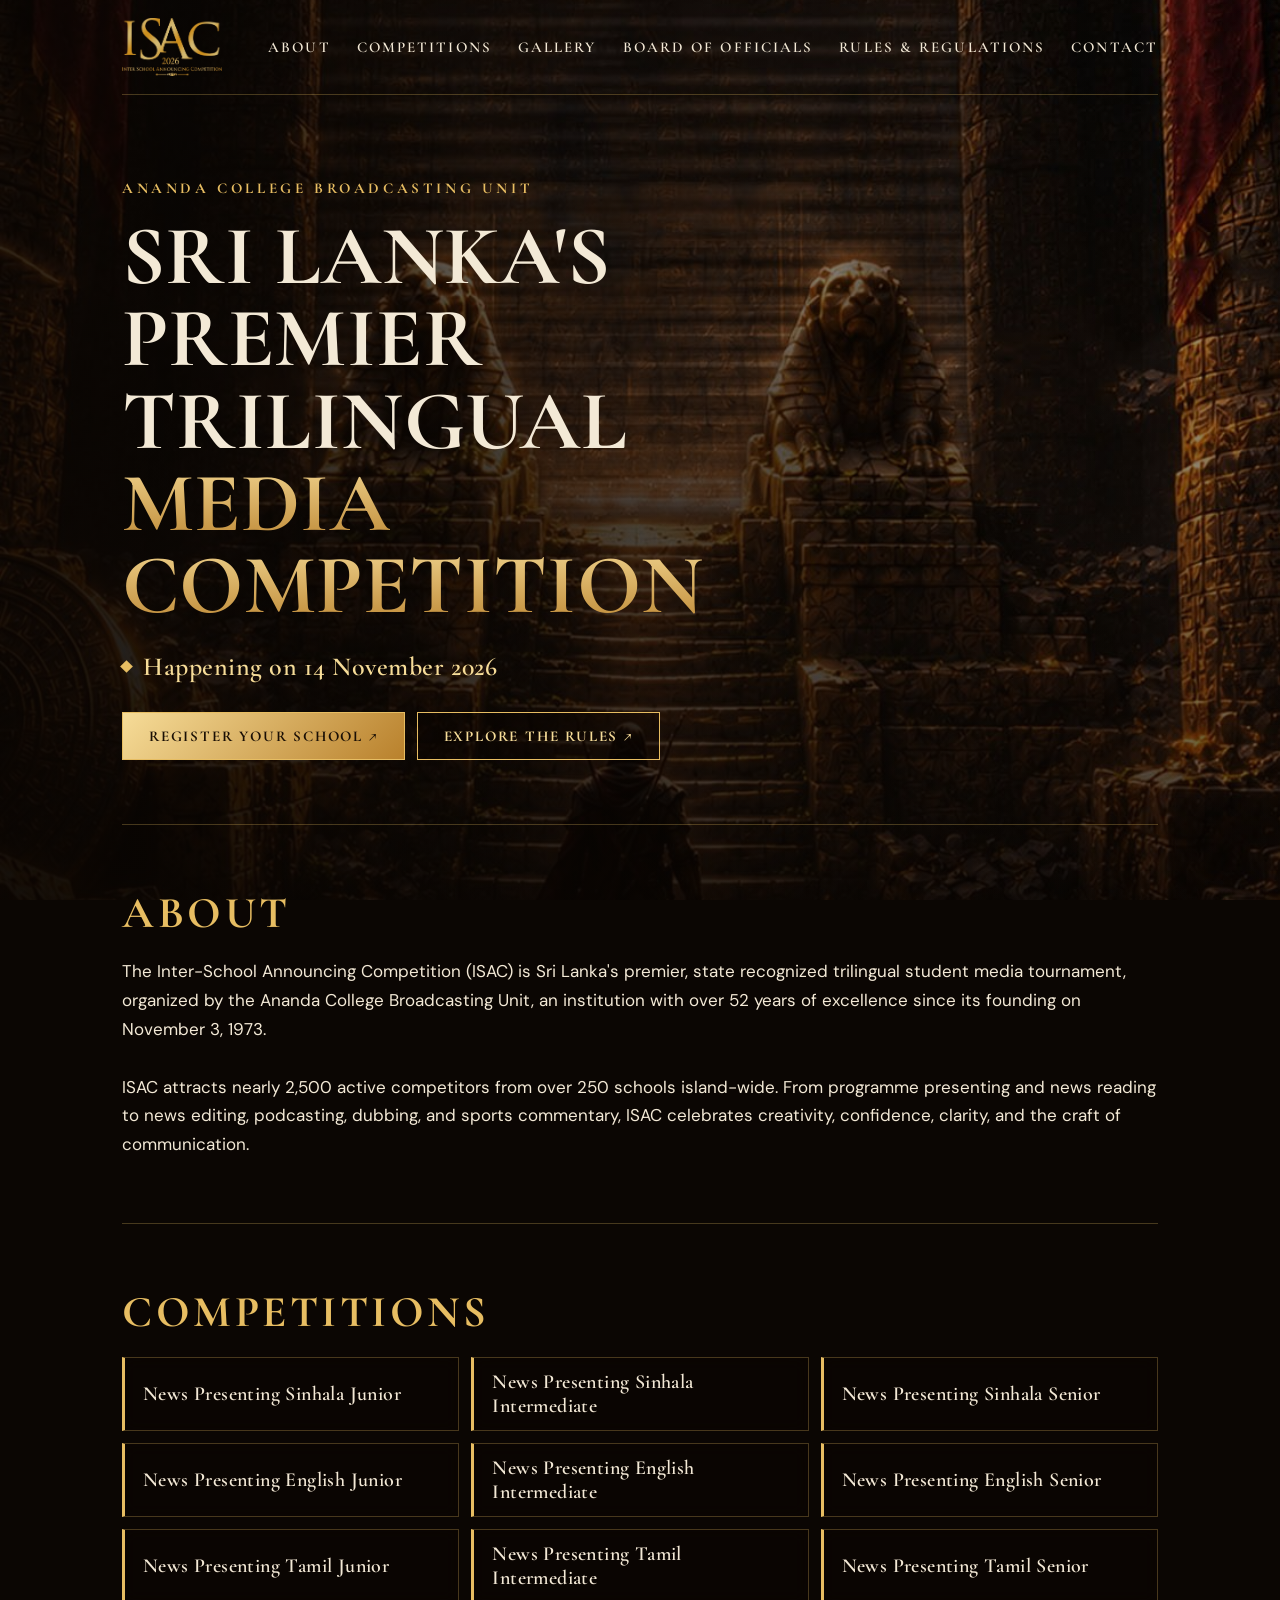
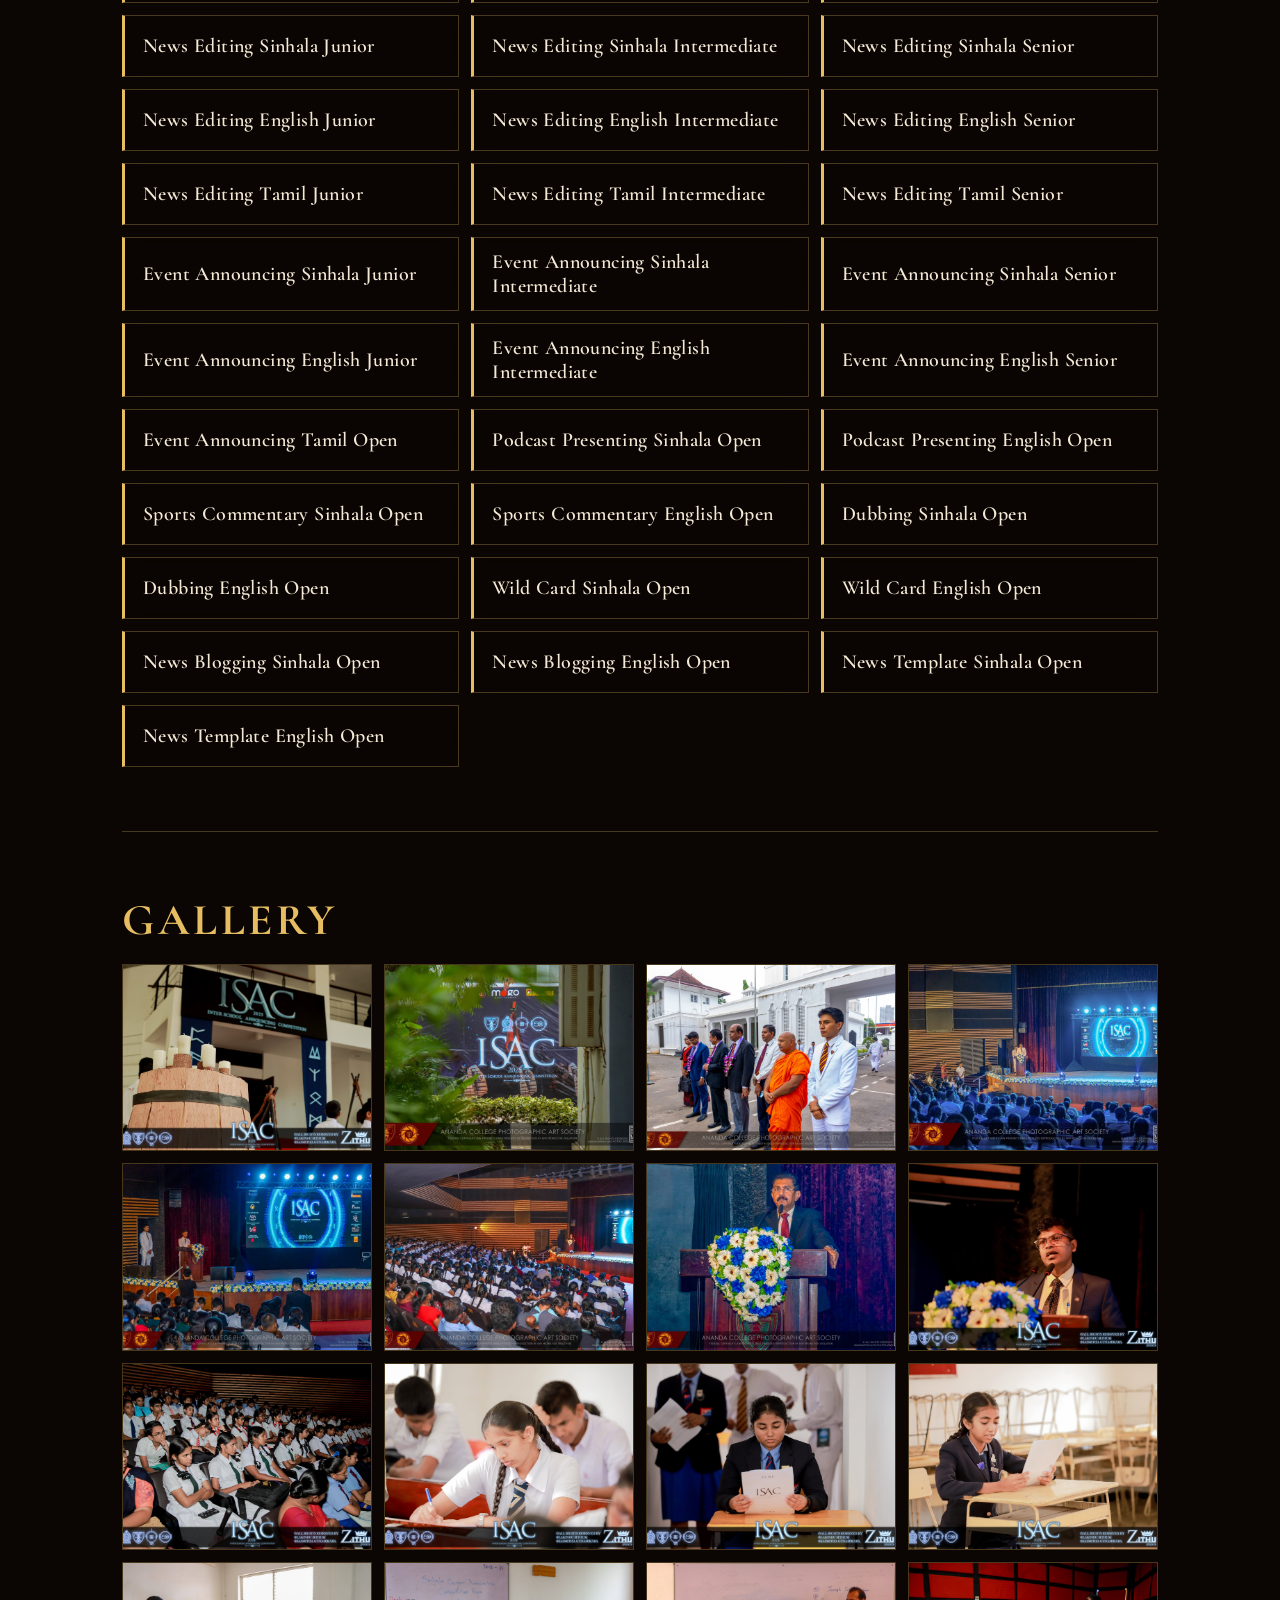
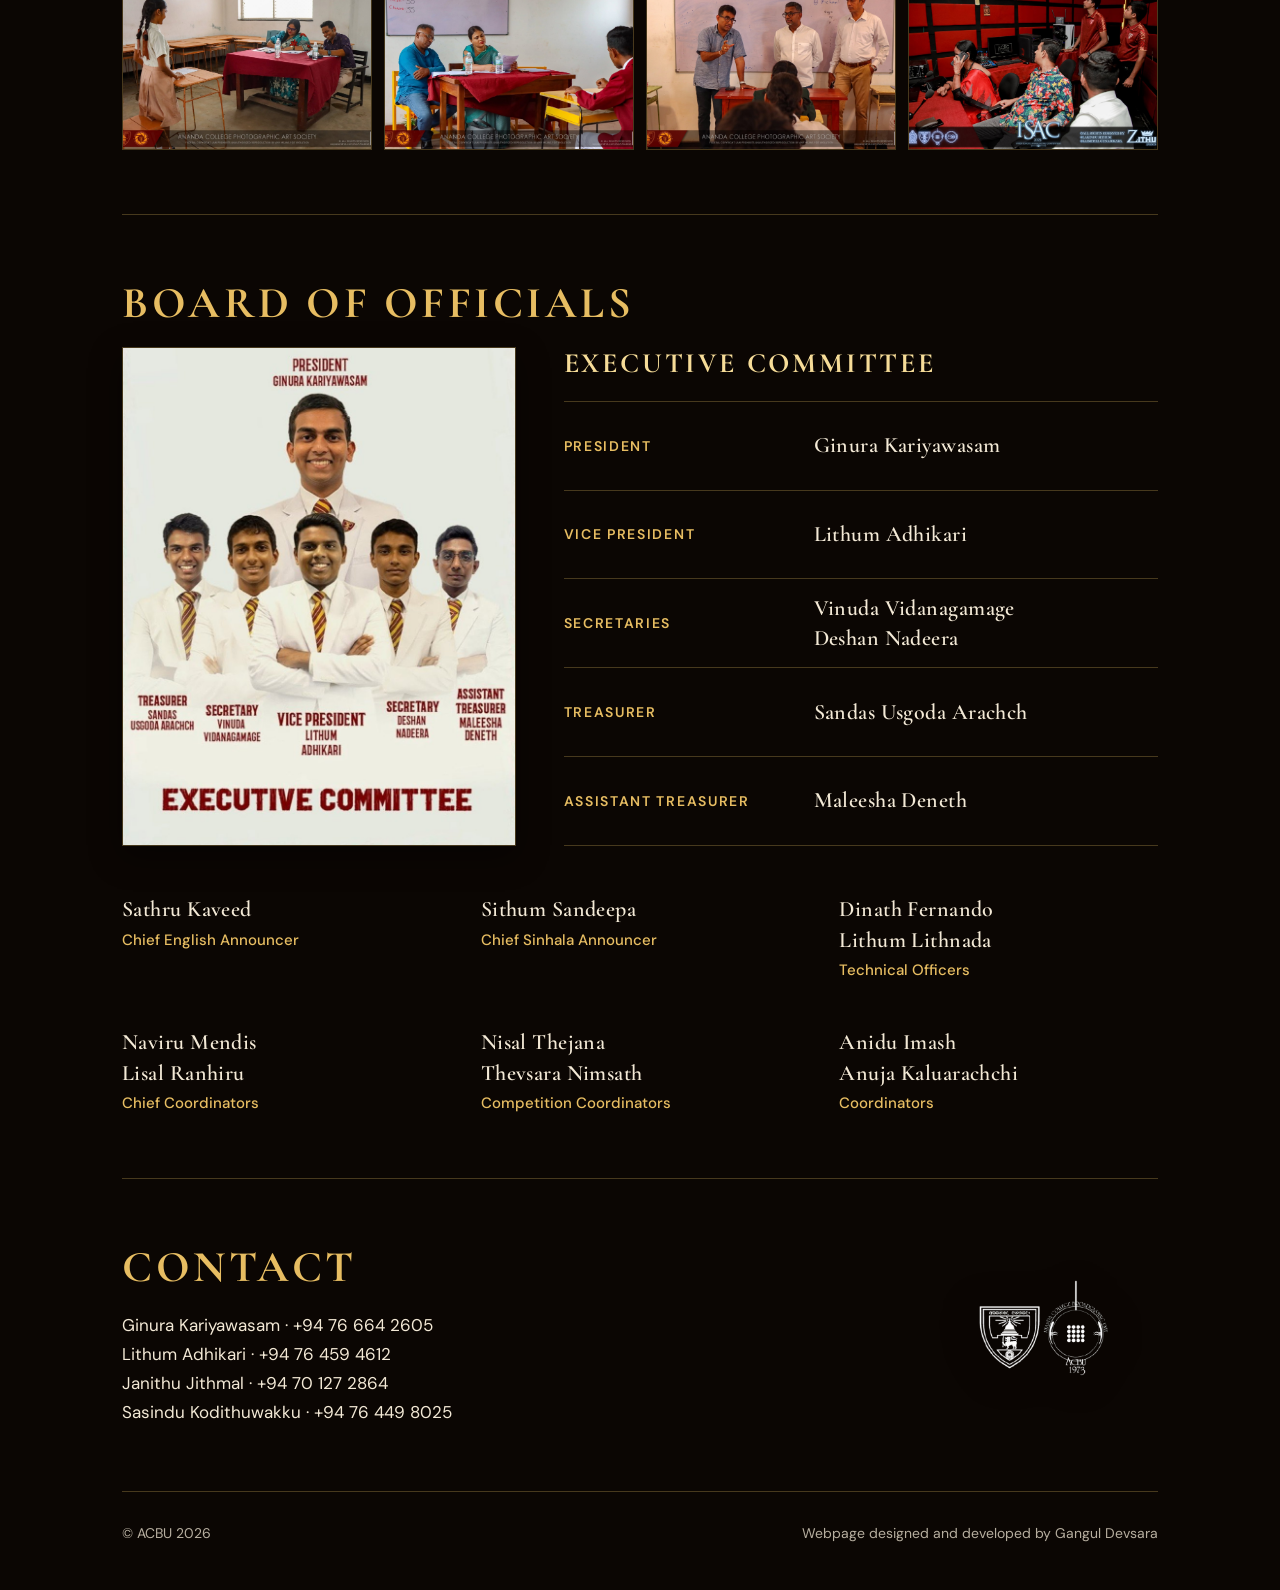
==== index.html @ 84d97ffd "Update index.html" ====
<!DOCTYPE html>
<html lang="en">
<head>
<meta charset="utf-8">
<meta name="viewport" content="width=device-width, initial-scale=1">
<title>ISAC 2026 – Inter School Announcing Competition</title>
<meta name="description" content="Sri Lanka's premier trilingual media competition by the Ananda College Broadcasting Unit. Register your school and contestants.">
<link rel="preconnect" href="https://fonts.googleapis.com">
<link rel="preconnect" href="https://fonts.gstatic.com" crossorigin>
<link href="https://fonts.googleapis.com/css2?family=Cormorant+Garamond:wght@500;600;700&family=DM+Sans:wght@400;500;600&display=swap" rel="stylesheet">
<link rel="icon" type="image/png" href="favicon.png">
<link rel="apple-touch-icon" href="favicon.png">
<link rel="stylesheet" href="style.css">
</head>
<body>
<div class="w">
  <header class="top">
    <a class="logo" href="#top" id="lg" aria-label="ISAC 2026"></a>
    <nav aria-label="Main">
      <a href="#about">About</a>
      <a href="#competitions">Competitions</a>
      <a href="#gallery" id="gnav">Gallery</a>
      <a href="#committee">Board of Officials</a>
      <a class="rules" href="#" target="_blank" rel="noopener">Rules &amp; Regulations</a>
      <a href="#contact">Contact</a>
      <button class="btn ghost" id="login">School login</button>
    </nav>
  </header>
  <div class="hero" id="top">
    <p class="kick">Ananda College Broadcasting Unit</p>
    <h1 id="hl"></h1>
    <p class="when" id="sub"></p>
    <div class="bt"><button class="btn" id="reg">Register your school</button><a class="btn ghost rules" href="#" target="_blank" rel="noopener">Explore the rules</a></div>
    <img id="hero" alt="">
  </div>
  <section id="about"><h2>About</h2><div class="pre" id="ab"></div></section>
  <section id="competitions"><h2>Competitions</h2><div class="grid" id="comps"></div></section>
  <section id="gallery"><h2>Gallery</h2><div class="gal" id="gal"></div></section>
  <section id="committee"><h2>Board of Officials</h2>
    <div class="exrow">
      <img class="exec" src="executive-committee.jpg" alt="ACBU Executive Committee" loading="lazy">
      <div class="exbody">
        <h3>Executive Committee</h3>
        <div class="exlist">
          <div class="exr"><span>President</span><div><b>Ginura Kariyawasam</b></div></div>
          <div class="exr"><span>Vice President</span><div><b>Lithum Adhikari</b></div></div>
          <div class="exr"><span>Secretaries</span><div><b>Vinuda Vidanagamage</b><b>Deshan Nadeera</b></div></div>
          <div class="exr"><span>Treasurer</span><div><b>Sandas Usgoda Arachch</b></div></div>
          <div class="exr"><span>Assistant Treasurer</span><div><b>Maleesha Deneth</b></div></div>
        </div>
      </div>
    </div>
    <div class="trow">
      <div class="tg"><b>Sathru Kaveed</b><span>Chief English Announcer</span></div>
      <div class="tg"><b>Sithum Sandeepa</b><span>Chief Sinhala Announcer</span></div>
      <div class="tg"><b>Dinath Fernando</b><b>Lithum Lithnada</b><span>Technical Officers</span></div>
    </div>
    <div class="trow">
      <div class="tg"><b>Naviru Mendis</b><b>Lisal Ranhiru</b><span>Chief Coordinators</span></div>
      <div class="tg"><b>Nisal Thejana</b><b>Thevsara Nimsath</b><span>Competition Coordinators</span></div>
      <div class="tg"><b>Anidu Imash</b><b>Anuja Kaluarachchi</b><span>Coordinators</span></div>
    </div>
  </section>
  <section id="contact">
    <div class="cwrap">
      <div>
        <h2>Contact</h2>
        <div class="pre" id="ct"></div>
      </div>
      <img class="clogos" src="schools.png" alt="Ananda College crest and ACBU 1973 emblem">
    </div>
  </section>
  <footer>
    <p>© ACBU 2026</p>
    <p>Webpage designed and developed by Gangul Devsara</p>
  </footer>
</div>
<div class="lb" id="lb" role="dialog" aria-modal="true" aria-label="Photo viewer">
  <button class="lbx" id="lbx" aria-label="Close">&times;</button>
  <button class="lbn lbp" id="lbp" aria-label="Previous photo">&#8249;</button>
  <figure><img id="lbi" alt=""><figcaption id="lbc"></figcaption></figure>
  <button class="lbn" id="lbnx" aria-label="Next photo">&#8250;</button>
</div>
<div class="ov" id="ov" role="dialog" aria-modal="true"><div class="box" id="box"></div></div>
<script src="config.js"></script>
<script src="app.js"></script>
<script src="gallery.js"></script>
</body>
</html>
---- style.css ----
:root{--gold:#e7bd62;--gold2:#f6dc98;--gold3:#b9812c;--cream:#f3e9d6;--mu:rgba(243,233,214,.74);--line:rgba(231,189,98,.28);--ink:#0b0603;--serif:"Cormorant Garamond",Georgia,serif;--sans:"DM Sans",system-ui,sans-serif;color-scheme:dark}
*{box-sizing:border-box}
html{scroll-behavior:smooth;background:var(--ink)}
body{margin:0;color:var(--cream);font:17px/1.7 var(--sans);min-height:100vh;background:transparent}
/* the stairs image sits fixed behind everything, darkened so text stays readable */
body::before{content:"";position:fixed;inset:0;z-index:-1;background:
 linear-gradient(90deg,rgba(9,5,2,.8) 0%,rgba(9,5,2,.42) 55%,rgba(9,5,2,.12) 100%),
 linear-gradient(180deg,rgba(9,5,2,.1),rgba(9,5,2,.6)),
 url(background.jpg) center 66%/cover no-repeat,var(--ink)}
.w{max-width:1100px;margin:0 auto;padding:0 clamp(16px,4vw,32px)}
button,input,select,textarea{font:inherit}
:focus-visible{outline:2px solid var(--gold2);outline-offset:3px}
/* header */
.top{display:flex;justify-content:space-between;align-items:center;gap:16px 28px;padding:18px 0;border-bottom:1px solid var(--line);flex-wrap:wrap}
.logo{display:block;line-height:0}
.logo img{height:58px;width:auto;max-width:100%}
.top nav{display:flex;align-items:center;gap:6px 26px;flex-wrap:wrap}
.top nav a{font:600 13px var(--serif);font-size:15px;letter-spacing:.14em;text-transform:uppercase;color:var(--cream);text-decoration:none;padding:6px 0;border-bottom:1px solid transparent;transition:border-color .2s,color .2s}
.top nav a:hover{color:var(--gold2);border-color:var(--gold)}
/* buttons */
.btn{display:inline-block;cursor:pointer;text-decoration:none;font:700 15px var(--serif);letter-spacing:.12em;text-transform:uppercase;padding:14px 26px;border:1px solid var(--gold);color:#1a0f05;background:linear-gradient(135deg,var(--gold2),var(--gold3));transition:filter .15s,background .15s,color .15s}
.btn::after{content:" \2197"}
.btn:hover{filter:brightness(1.12)}.btn:disabled{opacity:.5;cursor:default}
.btn.ghost{background:rgba(9,5,2,.35);color:var(--gold2)}
.btn.ghost:hover{background:rgba(231,189,98,.14);filter:none}
.top .btn{padding:10px 18px;font-size:14px}
.box .btn::after,.btn.alt::after,.top .btn::after{content:none}
.btn.alt{background:transparent;color:var(--gold2)}
/* hero */
.hero{padding:clamp(40px,7vw,84px) 0 clamp(40px,6vw,64px)}
.kick{margin:0 0 18px;font:700 14px var(--serif);font-size:15px;letter-spacing:.24em;text-transform:uppercase;color:var(--gold)}
h1{margin:0 0 24px;max-width:18ch;font:700 clamp(38px,6.6vw,84px)/.98 var(--serif);letter-spacing:.005em;text-transform:uppercase;color:var(--cream)}
h1 .gd{background:linear-gradient(180deg,var(--gold2),var(--gold3));-webkit-background-clip:text;background-clip:text;-webkit-text-fill-color:transparent;color:var(--gold)}
.when{margin:0 0 30px;display:flex;align-items:center;gap:12px;font:600 clamp(20px,2.6vw,26px) var(--serif);color:var(--gold2);letter-spacing:.02em}
.when::before{content:"";width:9px;height:9px;background:var(--gold);transform:rotate(45deg);flex:none}
.bt{display:flex;gap:12px;flex-wrap:wrap}
#hero{display:none;width:100%;max-height:380px;object-fit:cover;margin-top:30px;border:1px solid var(--line)}
/* sections */
section{padding:clamp(36px,6vw,64px) 0;border-top:1px solid var(--line);scroll-margin-top:8px}
h2{margin:0 0 20px;font:700 clamp(30px,4.4vw,44px)/1.1 var(--serif);letter-spacing:.08em;text-transform:uppercase;color:var(--gold)}
.pre{white-space:pre-wrap;max-width:none;color:var(--cream)}
.grid{display:grid;grid-template-columns:repeat(auto-fill,minmax(270px,1fr));gap:12px}
.card{display:flex;align-items:center;min-height:62px;padding:12px 18px;background:rgba(11,6,3,.66);border:1px solid var(--line);border-left:3px solid var(--gold);-webkit-backdrop-filter:blur(8px);backdrop-filter:blur(8px);font:600 20px/1.2 var(--serif);letter-spacing:.02em;color:var(--cream);transition:border-color .2s,background .2s}
.card:hover{border-color:var(--gold);background:rgba(231,189,98,.1)}
/* contact + logos */
.cwrap{display:flex;justify-content:space-between;align-items:center;gap:24px 40px;flex-wrap:wrap}
.cwrap .clogos{display:block;height:clamp(90px,12vw,130px);width:auto;max-width:100%;filter:drop-shadow(0 6px 18px rgba(0,0,0,.55))}
/* gallery */
.gal{display:grid;grid-template-columns:repeat(auto-fill,minmax(250px,1fr));gap:12px}
.gal figure{margin:0;position:relative;overflow:hidden;aspect-ratio:4/3;border:1px solid var(--line);background:rgba(11,6,3,.66);cursor:pointer}
.gal img{display:block;width:100%;height:100%;object-fit:cover;transition:transform .35s}
.gal figure:hover img,.gal figure:focus-visible img{transform:scale(1.05)}
.gal figcaption{position:absolute;left:0;right:0;bottom:0;padding:22px 14px 10px;font:600 17px/1.25 var(--serif);color:var(--cream);background:linear-gradient(180deg,transparent,rgba(9,5,2,.85))}
.lb{position:fixed;inset:0;z-index:20;display:none;align-items:center;justify-content:center;gap:12px;padding:16px;background:rgba(6,3,1,.94)}
.lb.on{display:flex}
.lb figure{margin:0;max-width:100%;text-align:center}
.lb img{display:block;max-width:100%;max-height:82vh;margin:0 auto;border:1px solid var(--gold3)}
.lb figcaption{margin-top:10px;font:600 19px var(--serif);color:var(--gold2)}
.lb button{cursor:pointer;border:1px solid var(--gold3);background:rgba(11,6,3,.7);color:var(--gold2);font:400 30px/1 var(--serif);width:46px;height:46px;flex:none}
.lb button:hover{background:rgba(231,189,98,.18)}
.lbx{position:absolute;top:14px;right:14px}
@media(max-width:700px){.lb{flex-wrap:wrap}.lb figure{order:-1;width:100%}.lbx{position:static;order:-2;margin-left:auto}}
.glr{display:flex;gap:8px;align-items:center;margin:8px 0}.glr img{width:64px;height:48px;object-fit:cover;border:1px solid var(--line);flex:none}.glr input{flex:1;min-width:0}.glr .btn{padding:6px 10px;font-size:13px;flex:none}
/* committee */
.exec{display:block;width:100%;max-width:480px;height:auto;margin:0 auto 48px;border:1px solid var(--line);box-shadow:0 10px 30px rgba(0,0,0,.45)}
.trow{display:grid;grid-template-columns:repeat(3,minmax(0,1fr));gap:30px 40px;align-items:start;margin:0 0 46px}
.trow:last-child{margin-bottom:0}
.tg b{display:block;font:600 22px/1.4 var(--serif);letter-spacing:.02em;color:var(--cream)}
.tg span{display:block;margin-top:6px;font:500 15px/1.3 var(--sans);color:var(--gold)}
.exrow{display:flex;align-items:stretch;gap:40px 48px;margin:0 0 48px}
.exrow .exec{flex:0 0 auto;width:min(420px,38%);max-width:none;margin:0}
.exbody{flex:1;min-width:0;display:flex;flex-direction:column}
.exbody h3{margin:0 0 20px;font:700 clamp(22px,2.6vw,28px)/1.2 var(--serif);letter-spacing:.1em;text-transform:uppercase;color:var(--gold2)}
.exlist{flex:1;display:flex;flex-direction:column}
.exr{flex:1;display:grid;grid-template-columns:minmax(130px,38%) 1fr;gap:6px 24px;align-items:center;border-top:1px solid var(--line)}
.exr:last-child{border-bottom:1px solid var(--line)}
.exr span{font:600 14px/1.3 var(--sans);letter-spacing:.12em;text-transform:uppercase;color:var(--gold)}
.exr b{display:block;font:600 22px/1.4 var(--serif);letter-spacing:.02em;color:var(--cream)}
@media(max-width:700px){.exrow{flex-direction:column}.exrow .exec{width:100%;max-width:420px}.exr{grid-template-columns:minmax(100px,40%) 1fr;gap:6px 14px;padding:14px 0}.exr b{font-size:19px}.trow{display:grid;grid-template-columns:1fr 1fr;gap:28px 20px}}
footer{padding:30px 0 44px;border-top:1px solid var(--line);color:var(--mu);font-size:14px;display:flex;justify-content:space-between;gap:8px 24px;flex-wrap:wrap}
footer p{margin:0}
/* dialog */
.ov{position:fixed;inset:0;background:rgba(6,3,1,.78);display:none;align-items:center;justify-content:center;padding:14px;z-index:9}.ov.on{display:flex}
.box{background:linear-gradient(180deg,#1d120a,#110a05);color:var(--cream);border:1px solid var(--gold3);width:100%;max-width:660px;max-height:92%;overflow:auto;padding:26px;box-shadow:0 24px 70px rgba(0,0,0,.7)}
.box h3{margin:0 0 4px;font:700 28px/1.15 var(--serif);letter-spacing:.04em;color:var(--gold)}
.box h4{margin:18px 0 0;font:700 19px var(--serif);color:var(--gold2)}
.box a{color:var(--gold2)}
.sub{color:var(--mu);font-size:15px;margin:0 0 14px}
label{display:block;font-size:13px;font-weight:600;margin:12px 0 4px;letter-spacing:.02em}
.box input,.box select,.box textarea{width:100%;padding:10px 12px;border:1px solid rgba(231,189,98,.35);background:rgba(255,255,255,.06);color:#fff}
.box input::placeholder{color:rgba(243,233,214,.4)}
.box input:focus,.box textarea:focus{outline:2px solid var(--gold);outline-offset:0}
.code{font:700 30px ui-monospace,monospace;letter-spacing:3px;color:var(--gold2);border:2px dashed var(--gold);padding:14px;text-align:center;margin:12px 0}
.row{display:flex;gap:8px;justify-content:flex-end;margin-top:16px;flex-wrap:wrap}
.err{color:#ff9d8c;font-size:14px;min-height:20px;margin-top:8px}.err.ok{color:var(--gold2)}
details.cat{border:1px solid var(--line);background:rgba(255,255,255,.04);margin:8px 0;padding:10px 14px}
details.cat[open]{border-color:var(--gold3)}
details.cat summary{cursor:pointer;font:700 19px var(--serif);color:var(--gold2)}
.cnt{float:right;font:500 14px var(--sans);color:var(--mu)}
@media(max-width:700px){.top{justify-content:center;text-align:center}.top nav{justify-content:center}.logo img{height:52px}footer{flex-direction:column}}
@media(prefers-reduced-motion:reduce){html{scroll-behavior:auto}*{transition:none!important}}:root{--gold:#e7bd62;--gold2:#f6dc98;--gold3:#b9812c;--cream:#f3e9d6;--mu:rgba(243,233,214,.74);--line:rgba(231,189,98,.28);--ink:#0b0603;--serif:"Cormorant Garamond",Georgia,serif;--sans:"DM Sans",system-ui,sans-serif;color-scheme:dark}
*{box-sizing:border-box}
html{scroll-behavior:smooth;background:var(--ink)}
body{margin:0;color:var(--cream);font:17px/1.7 var(--sans);min-height:100vh;background:transparent}
/* the stairs image sits fixed behind everything, darkened so text stays readable */
body::before{content:"";position:fixed;inset:0;z-index:-1;background:
 linear-gradient(90deg,rgba(9,5,2,.8) 0%,rgba(9,5,2,.42) 55%,rgba(9,5,2,.12) 100%),
 linear-gradient(180deg,rgba(9,5,2,.1),rgba(9,5,2,.6)),
 url(background.jpg) center 66%/cover no-repeat,var(--ink)}
.w{max-width:1100px;margin:0 auto;padding:0 clamp(16px,4vw,32px)}
button,input,select,textarea{font:inherit}
:focus-visible{outline:2px solid var(--gold2);outline-offset:3px}
/* header */
.top{display:flex;justify-content:space-between;align-items:center;gap:16px 28px;padding:18px 0;border-bottom:1px solid var(--line);flex-wrap:wrap}
.logo{display:block;line-height:0}
.logo img{height:58px;width:auto;max-width:100%}
.top nav{display:flex;align-items:center;gap:6px 26px;flex-wrap:wrap}
.top nav a{font:600 13px var(--serif);font-size:15px;letter-spacing:.14em;text-transform:uppercase;color:var(--cream);text-decoration:none;padding:6px 0;border-bottom:1px solid transparent;transition:border-color .2s,color .2s}
.top nav a:hover{color:var(--gold2);border-color:var(--gold)}
/* buttons */
.btn{display:inline-block;cursor:pointer;text-decoration:none;font:700 15px var(--serif);letter-spacing:.12em;text-transform:uppercase;padding:14px 26px;border:1px solid var(--gold);color:#1a0f05;background:linear-gradient(135deg,var(--gold2),var(--gold3));transition:filter .15s,background .15s,color .15s}
.btn::after{content:" \2197"}
.btn:hover{filter:brightness(1.12)}.btn:disabled{opacity:.5;cursor:default}
.btn.ghost{background:rgba(9,5,2,.35);color:var(--gold2)}
.btn.ghost:hover{background:rgba(231,189,98,.14);filter:none}
.top .btn{padding:10px 18px;font-size:14px}
.box .btn::after,.btn.alt::after,.top .btn::after{content:none}
.btn.alt{background:transparent;color:var(--gold2)}
/* hero */
.hero{padding:clamp(40px,7vw,84px) 0 clamp(40px,6vw,64px)}
.kick{margin:0 0 18px;font:700 14px var(--serif);font-size:15px;letter-spacing:.24em;text-transform:uppercase;color:var(--gold)}
h1{margin:0 0 24px;max-width:18ch;font:700 clamp(38px,6.6vw,84px)/.98 var(--serif);letter-spacing:.005em;text-transform:uppercase;color:var(--cream)}
h1 .gd{background:linear-gradient(180deg,var(--gold2),var(--gold3));-webkit-background-clip:text;background-clip:text;-webkit-text-fill-color:transparent;color:var(--gold)}
.when{margin:0 0 30px;display:flex;align-items:center;gap:12px;font:600 clamp(20px,2.6vw,26px) var(--serif);color:var(--gold2);letter-spacing:.02em}
.when::before{content:"";width:9px;height:9px;background:var(--gold);transform:rotate(45deg);flex:none}
.bt{display:flex;gap:12px;flex-wrap:wrap}
#hero{display:none;width:100%;max-height:380px;object-fit:cover;margin-top:30px;border:1px solid var(--line)}
/* sections */
section{padding:clamp(36px,6vw,64px) 0;border-top:1px solid var(--line);scroll-margin-top:8px}
h2{margin:0 0 20px;font:700 clamp(30px,4.4vw,44px)/1.1 var(--serif);letter-spacing:.08em;text-transform:uppercase;color:var(--gold)}
.pre{white-space:pre-wrap;max-width:none;color:var(--cream)}
.grid{display:grid;grid-template-columns:repeat(auto-fill,minmax(270px,1fr));gap:12px}
.card{display:flex;align-items:center;min-height:62px;padding:12px 18px;background:rgba(11,6,3,.66);border:1px solid var(--line);border-left:3px solid var(--gold);-webkit-backdrop-filter:blur(8px);backdrop-filter:blur(8px);font:600 20px/1.2 var(--serif);letter-spacing:.02em;color:var(--cream);transition:border-color .2s,background .2s}
.card:hover{border-color:var(--gold);background:rgba(231,189,98,.1)}
/* contact + logos */
.cwrap{display:flex;justify-content:space-between;align-items:center;gap:24px 40px;flex-wrap:wrap}
.cwrap .clogos{display:block;height:clamp(90px,12vw,130px);width:auto;max-width:100%;filter:drop-shadow(0 6px 18px rgba(0,0,0,.55))}
/* gallery */
.gal{display:grid;grid-template-columns:repeat(auto-fill,minmax(250px,1fr));gap:12px}
.gal figure{margin:0;position:relative;overflow:hidden;aspect-ratio:4/3;border:1px solid var(--line);background:rgba(11,6,3,.66);cursor:pointer}
.gal img{display:block;width:100%;height:100%;object-fit:cover;transition:transform .35s}
.gal figure:hover img,.gal figure:focus-visible img{transform:scale(1.05)}
.gal figcaption{position:absolute;left:0;right:0;bottom:0;padding:22px 14px 10px;font:600 17px/1.25 var(--serif);color:var(--cream);background:linear-gradient(180deg,transparent,rgba(9,5,2,.85))}
.lb{position:fixed;inset:0;z-index:20;display:none;align-items:center;justify-content:center;gap:12px;padding:16px;background:rgba(6,3,1,.94)}
.lb.on{display:flex}
.lb figure{margin:0;max-width:100%;text-align:center}
.lb img{display:block;max-width:100%;max-height:82vh;margin:0 auto;border:1px solid var(--gold3)}
.lb figcaption{margin-top:10px;font:600 19px var(--serif);color:var(--gold2)}
.lb button{cursor:pointer;border:1px solid var(--gold3);background:rgba(11,6,3,.7);color:var(--gold2);font:400 30px/1 var(--serif);width:46px;height:46px;flex:none}
.lb button:hover{background:rgba(231,189,98,.18)}
.lbx{position:absolute;top:14px;right:14px}
@media(max-width:700px){.lb{flex-wrap:wrap}.lb figure{order:-1;width:100%}.lbx{position:static;order:-2;margin-left:auto}}
.glr{display:flex;gap:8px;align-items:center;margin:8px 0}.glr img{width:64px;height:48px;object-fit:cover;border:1px solid var(--line);flex:none}.glr input{flex:1;min-width:0}.glr .btn{padding:6px 10px;font-size:13px;flex:none}
/* committee */
.exec{display:block;width:100%;max-width:480px;height:auto;margin:0 auto 48px;border:1px solid var(--line);box-shadow:0 10px 30px rgba(0,0,0,.45)}
.trow{display:grid;grid-template-columns:repeat(3,minmax(0,1fr));gap:30px 40px;align-items:start;margin:0 0 46px}
.trow:last-child{margin-bottom:0}
.tg b{display:block;font:600 22px/1.4 var(--serif);letter-spacing:.02em;color:var(--cream)}
.tg span{display:block;margin-top:6px;font:500 15px/1.3 var(--sans);color:var(--gold)}
.exrow{display:flex;align-items:stretch;gap:40px 48px;margin:0 0 48px}
.exrow .exec{flex:0 0 auto;width:min(420px,38%);max-width:none;margin:0}
.exbody{flex:1;min-width:0;display:flex;flex-direction:column}
.exbody h3{margin:0 0 20px;font:700 clamp(22px,2.6vw,28px)/1.2 var(--serif);letter-spacing:.1em;text-transform:uppercase;color:var(--gold2)}
.exlist{flex:1;display:flex;flex-direction:column}
.exr{flex:1;display:grid;grid-template-columns:minmax(130px,38%) 1fr;gap:6px 24px;align-items:center;border-top:1px solid var(--line)}
.exr:last-child{border-bottom:1px solid var(--line)}
.exr span{font:600 14px/1.3 var(--sans);letter-spacing:.12em;text-transform:uppercase;color:var(--gold)}
.exr b{display:block;font:600 22px/1.4 var(--serif);letter-spacing:.02em;color:var(--cream)}
@media(max-width:700px){.exrow{flex-direction:column}.exrow .exec{width:100%;max-width:420px}.exr{grid-template-columns:minmax(100px,40%) 1fr;gap:6px 14px;padding:14px 0}.exr b{font-size:19px}.trow{display:grid;grid-template-columns:1fr 1fr;gap:28px 20px}}
footer{padding:30px 0 44px;border-top:1px solid var(--line);color:var(--mu);font-size:14px;display:flex;justify-content:space-between;gap:8px 24px;flex-wrap:wrap}
footer p{margin:0}
/* dialog */
.ov{position:fixed;inset:0;background:rgba(6,3,1,.78);display:none;align-items:center;justify-content:center;padding:14px;z-index:9}.ov.on{display:flex}
.box{background:linear-gradient(180deg,#1d120a,#110a05);color:var(--cream);border:1px solid var(--gold3);width:100%;max-width:660px;max-height:92%;overflow:auto;padding:26px;box-shadow:0 24px 70px rgba(0,0,0,.7)}
.box h3{margin:0 0 4px;font:700 28px/1.15 var(--serif);letter-spacing:.04em;color:var(--gold)}
.box h4{margin:18px 0 0;font:700 19px var(--serif);color:var(--gold2)}
.box a{color:var(--gold2)}
.sub{color:var(--mu);font-size:15px;margin:0 0 14px}
label{display:block;font-size:13px;font-weight:600;margin:12px 0 4px;letter-spacing:.02em}
.box input,.box select,.box textarea{width:100%;padding:10px 12px;border:1px solid rgba(231,189,98,.35);background:rgba(255,255,255,.06);color:#fff}
.box input::placeholder{color:rgba(243,233,214,.4)}
.box input:focus,.box textarea:focus{outline:2px solid var(--gold);outline-offset:0}
.code{font:700 30px ui-monospace,monospace;letter-spacing:3px;color:var(--gold2);border:2px dashed var(--gold);padding:14px;text-align:center;margin:12px 0}
.row{display:flex;gap:8px;justify-content:flex-end;margin-top:16px;flex-wrap:wrap}
.err{color:#ff9d8c;font-size:14px;min-height:20px;margin-top:8px}.err.ok{color:var(--gold2)}
details.cat{border:1px solid var(--line);background:rgba(255,255,255,.04);margin:8px 0;padding:10px 14px}
details.cat[open]{border-color:var(--gold3)}
details.cat summary{cursor:pointer;font:700 19px var(--serif);color:var(--gold2)}
.cnt{float:right;font:500 14px var(--sans);color:var(--mu)}
@media(max-width:700px){.top{justify-content:center;text-align:center}.top nav{justify-content:center}.logo img{height:52px}footer{flex-direction:column}}
@media(prefers-reduced-motion:reduce){html{scroll-behavior:auto}*{transition:none!important}}
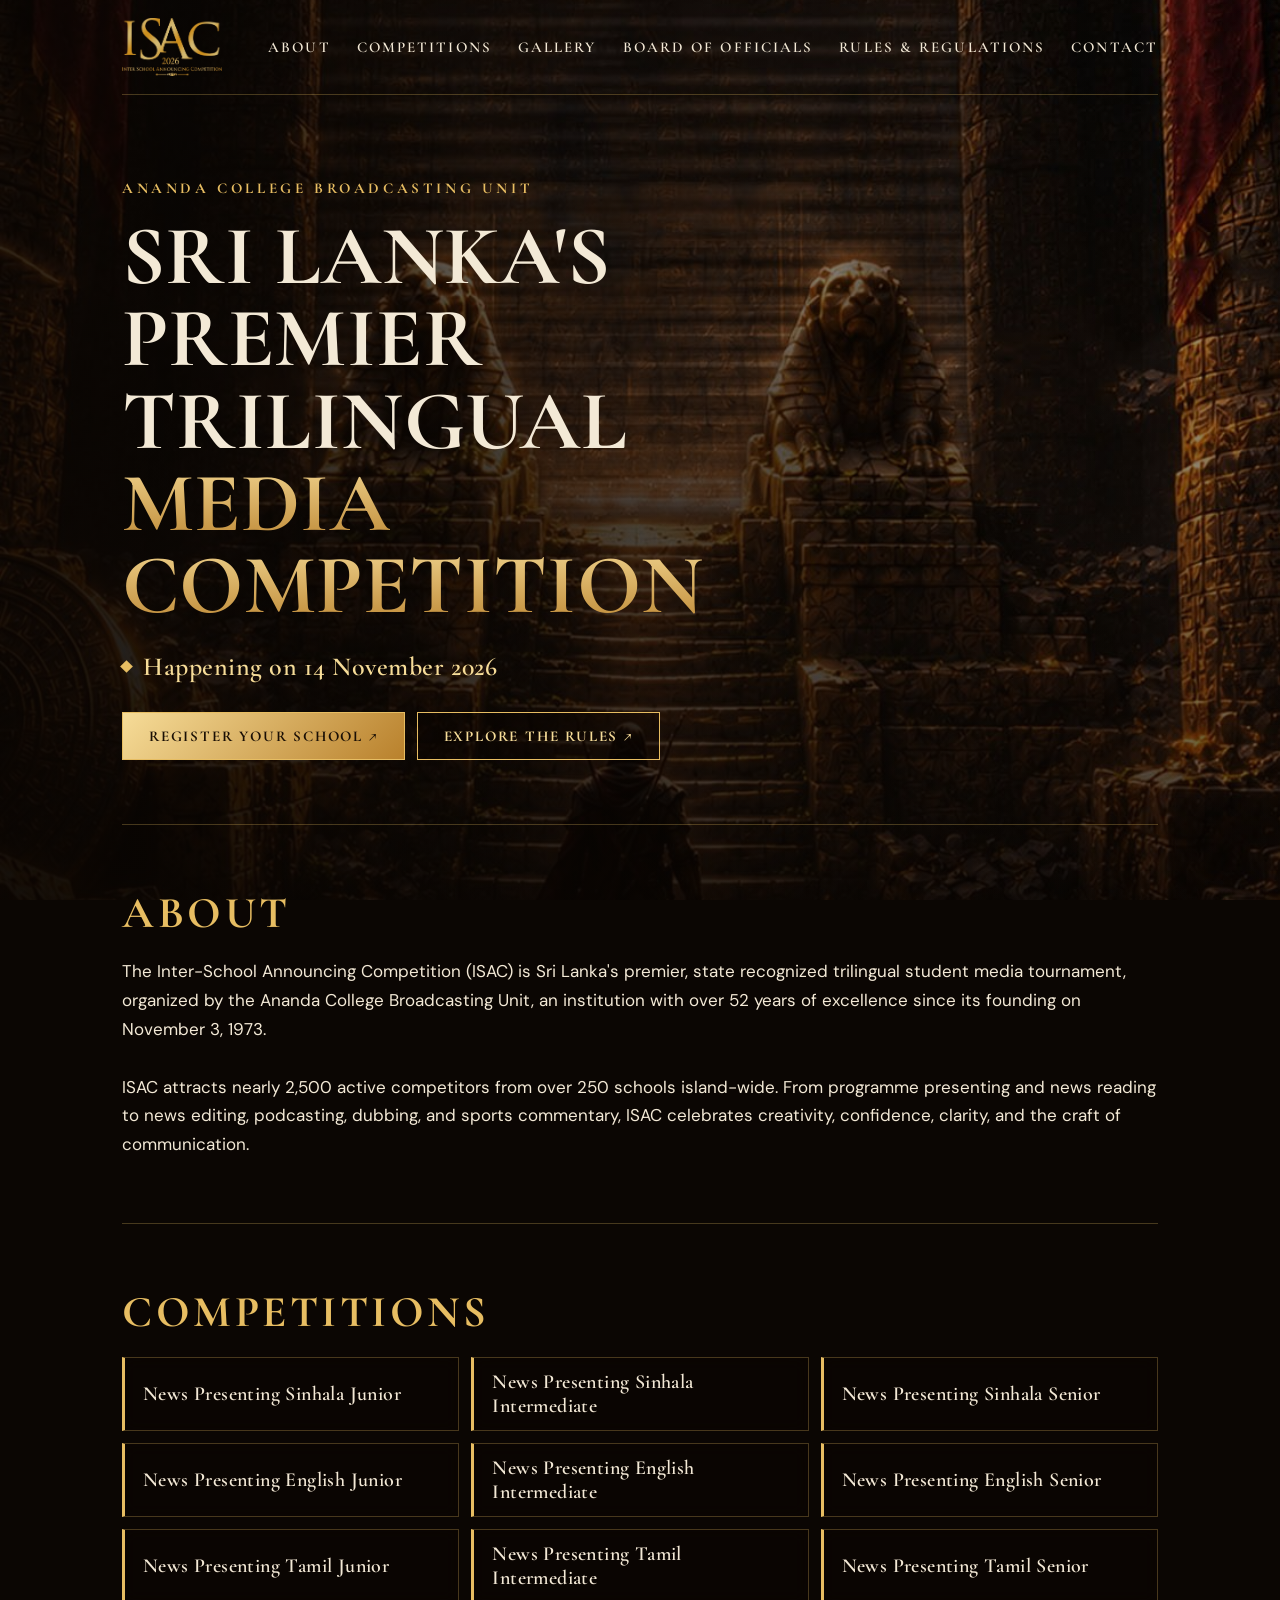
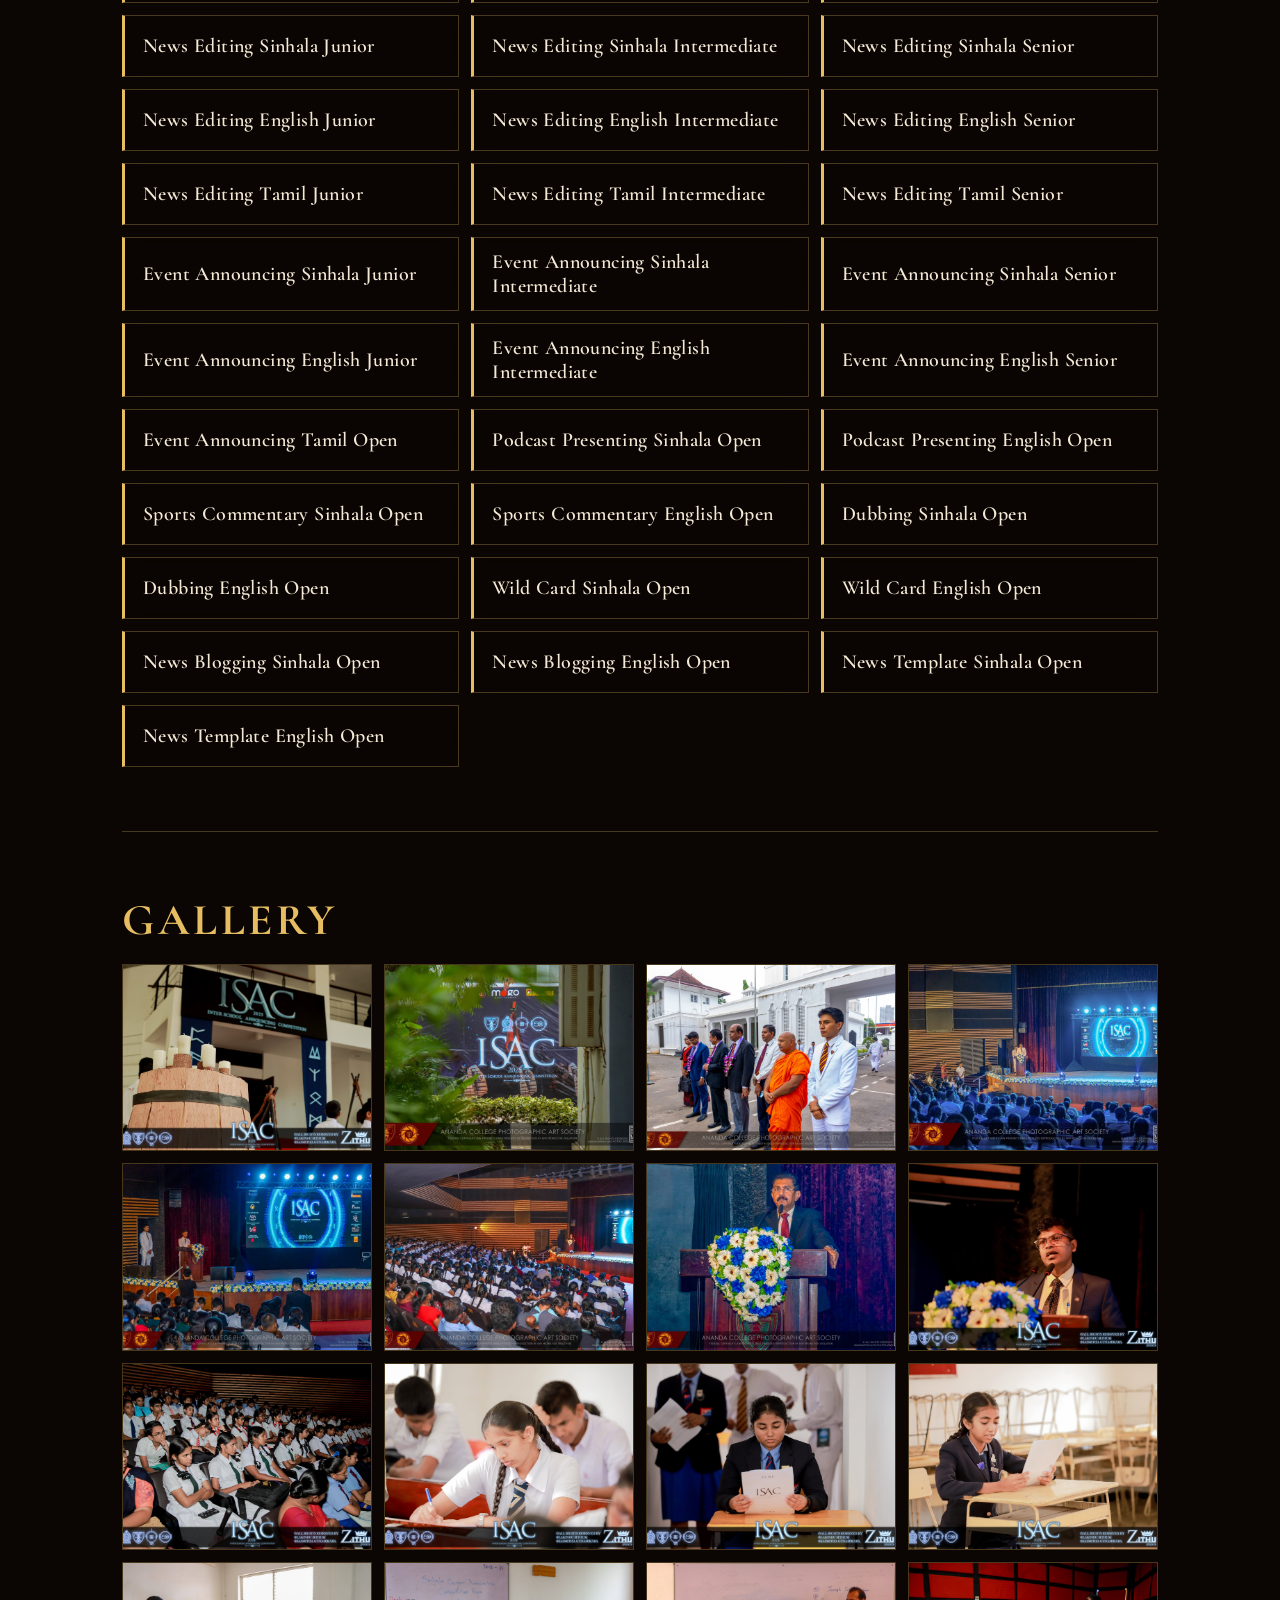
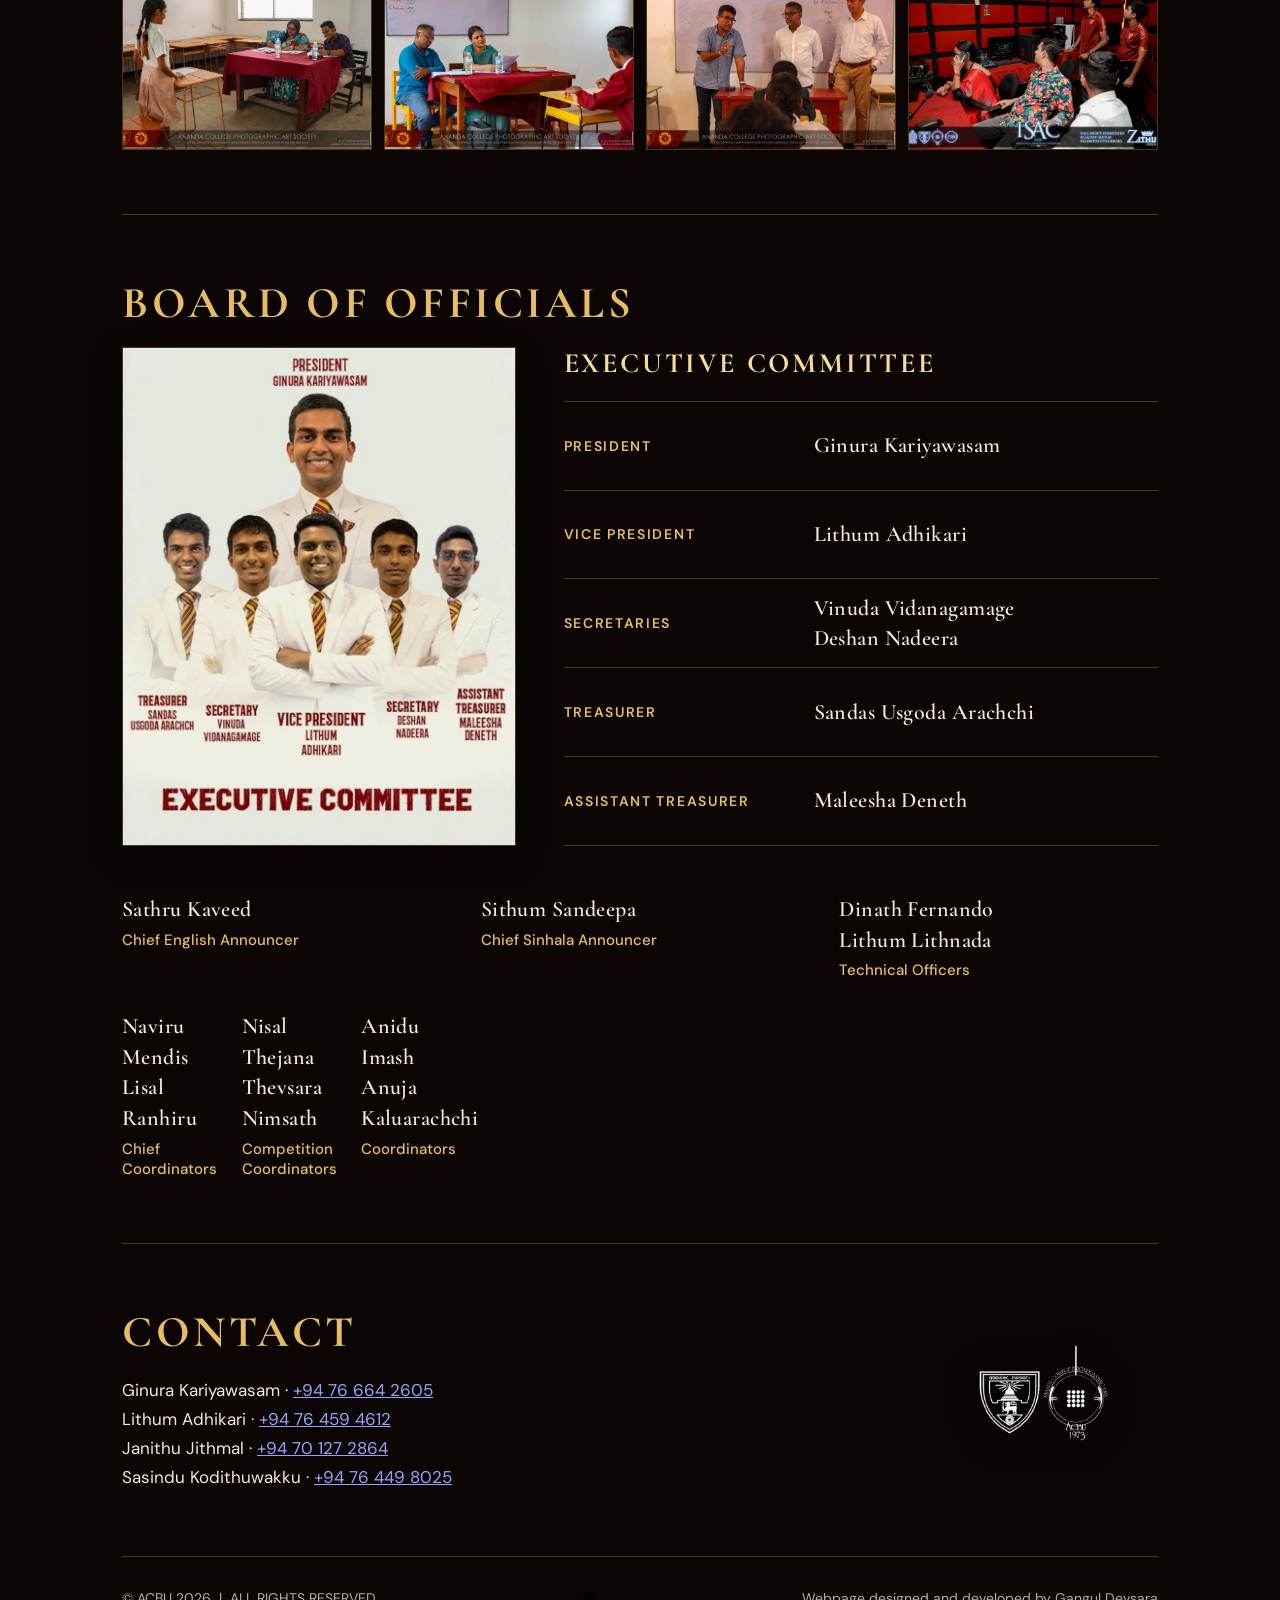
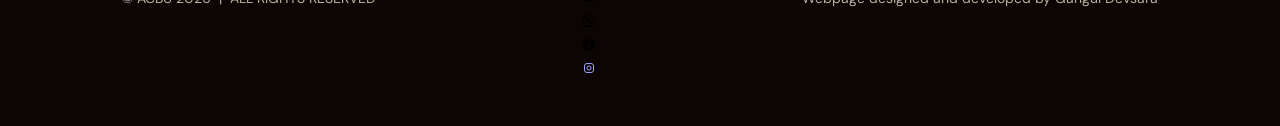
==== commit f5b23626: "Update index.html" ====
--- a/index.html
+++ b/index.html
@@ -45,7 +45,7 @@
           <div class="exr"><span>President</span><div><b>Ginura Kariyawasam</b></div></div>
           <div class="exr"><span>Vice President</span><div><b>Lithum Adhikari</b></div></div>
           <div class="exr"><span>Secretaries</span><div><b>Vinuda Vidanagamage</b><b>Deshan Nadeera</b></div></div>
-          <div class="exr"><span>Treasurer</span><div><b>Sandas Usgoda Arachch</b></div></div>
+          <div class="exr"><span>Treasurer</span><div><b>Sandas Usgoda Arachchi</b></div></div>
           <div class="exr"><span>Assistant Treasurer</span><div><b>Maleesha Deneth</b></div></div>
         </div>
       </div>
@@ -54,7 +54,6 @@
       <div class="tg"><b>Sathru Kaveed</b><span>Chief English Announcer</span></div>
       <div class="tg"><b>Sithum Sandeepa</b><span>Chief Sinhala Announcer</span></div>
       <div class="tg"><b>Dinath Fernando</b><b>Lithum Lithnada</b><span>Technical Officers</span></div>
-    </div>
     <div class="trow">
       <div class="tg"><b>Naviru Mendis</b><b>Lisal Ranhiru</b><span>Chief Coordinators</span></div>
       <div class="tg"><b>Nisal Thejana</b><b>Thevsara Nimsath</b><span>Competition Coordinators</span></div>
@@ -71,7 +70,13 @@
     </div>
   </section>
   <footer>
-    <p>© ACBU 2026</p>
+    <p>© ACBU 2026 &nbsp;|&nbsp; ALL RIGHTS RESERVED</p>
+    <nav class="social" id="social" aria-label="Social media" hidden>
+      <a id="s-youtube" href="#" target="_blank" rel="noopener" aria-label="YouTube" title="YouTube" hidden><svg viewBox="0 0 24 24" aria-hidden="true"><path d="M23.498 6.186a3.016 3.016 0 0 0-2.122-2.136C19.505 3.545 12 3.545 12 3.545s-7.505 0-9.377.505A3.017 3.017 0 0 0 .502 6.186C0 8.07 0 12 0 12s0 3.93.502 5.814a3.016 3.016 0 0 0 2.122 2.136c1.871.505 9.376.505 9.376.505s7.505 0 9.377-.505a3.015 3.015 0 0 0 2.122-2.136C24 15.93 24 12 24 12s0-3.93-.502-5.814zM9.545 15.568V8.432L15.818 12l-6.273 3.568z"/></svg></a>
+      <a id="s-whatsapp" href="#" target="_blank" rel="noopener" aria-label="WhatsApp" title="WhatsApp" hidden><svg viewBox="0 0 24 24" aria-hidden="true"><path d="M17.472 14.382c-.297-.149-1.758-.867-2.03-.967-.273-.099-.471-.148-.67.15-.197.297-.767.966-.94 1.164-.173.199-.347.223-.644.075-.297-.15-1.255-.463-2.39-1.475-.883-.788-1.48-1.761-1.653-2.059-.173-.297-.018-.458.13-.606.134-.133.298-.347.446-.52.149-.174.198-.298.298-.497.099-.198.05-.371-.025-.52-.075-.149-.669-1.612-.916-2.207-.242-.579-.487-.5-.669-.51-.173-.008-.371-.01-.57-.01-.198 0-.52.074-.792.372-.272.297-1.04 1.016-1.04 2.479 0 1.462 1.065 2.875 1.213 3.074.149.198 2.096 3.2 5.077 4.487.709.306 1.262.489 1.694.625.712.227 1.36.195 1.871.118.571-.085 1.758-.719 2.006-1.413.248-.694.248-1.289.173-1.413-.074-.124-.272-.198-.57-.347m-5.421 7.403h-.004a9.87 9.87 0 01-5.031-1.378l-.361-.214-3.741.982.998-3.648-.235-.374a9.86 9.86 0 01-1.51-5.26c.001-5.45 4.436-9.884 9.888-9.884 2.64 0 5.122 1.03 6.988 2.898a9.825 9.825 0 012.893 6.994c-.003 5.45-4.437 9.884-9.885 9.884m8.413-18.297A11.815 11.815 0 0012.05 0C5.495 0 .16 5.335.157 11.892c0 2.096.547 4.142 1.588 5.945L.057 24l6.305-1.654a11.882 11.882 0 005.683 1.448h.005c6.554 0 11.89-5.335 11.893-11.893a11.821 11.821 0 00-3.48-8.413z"/></svg></a>
+      <a id="s-facebook" href="#" target="_blank" rel="noopener" aria-label="Facebook" title="Facebook" hidden><svg viewBox="0 0 24 24" aria-hidden="true"><path d="M24 12.073c0-6.627-5.373-12-12-12s-12 5.373-12 12c0 5.99 4.388 10.954 10.125 11.854v-8.385H7.078v-3.47h3.047V9.43c0-3.007 1.792-4.669 4.533-4.669 1.312 0 2.686.235 2.686.235v2.953H15.83c-1.491 0-1.956.925-1.956 1.874v2.25h3.328l-.532 3.47h-2.796v8.385C19.612 23.027 24 18.062 24 12.073z"/></svg></a>
+      <a id="s-instagram" href="#" target="_blank" rel="noopener" aria-label="Instagram" title="Instagram" hidden><svg viewBox="0 0 24 24" aria-hidden="true"><rect x="3" y="3" width="18" height="18" rx="5" fill="none" stroke="currentColor" stroke-width="2"/><circle cx="12" cy="12" r="4.2" fill="none" stroke="currentColor" stroke-width="2"/><circle cx="17.4" cy="6.6" r="1.3"/></svg></a>
+    </nav>
     <p>Webpage designed and developed by Gangul Devsara</p>
   </footer>
 </div>
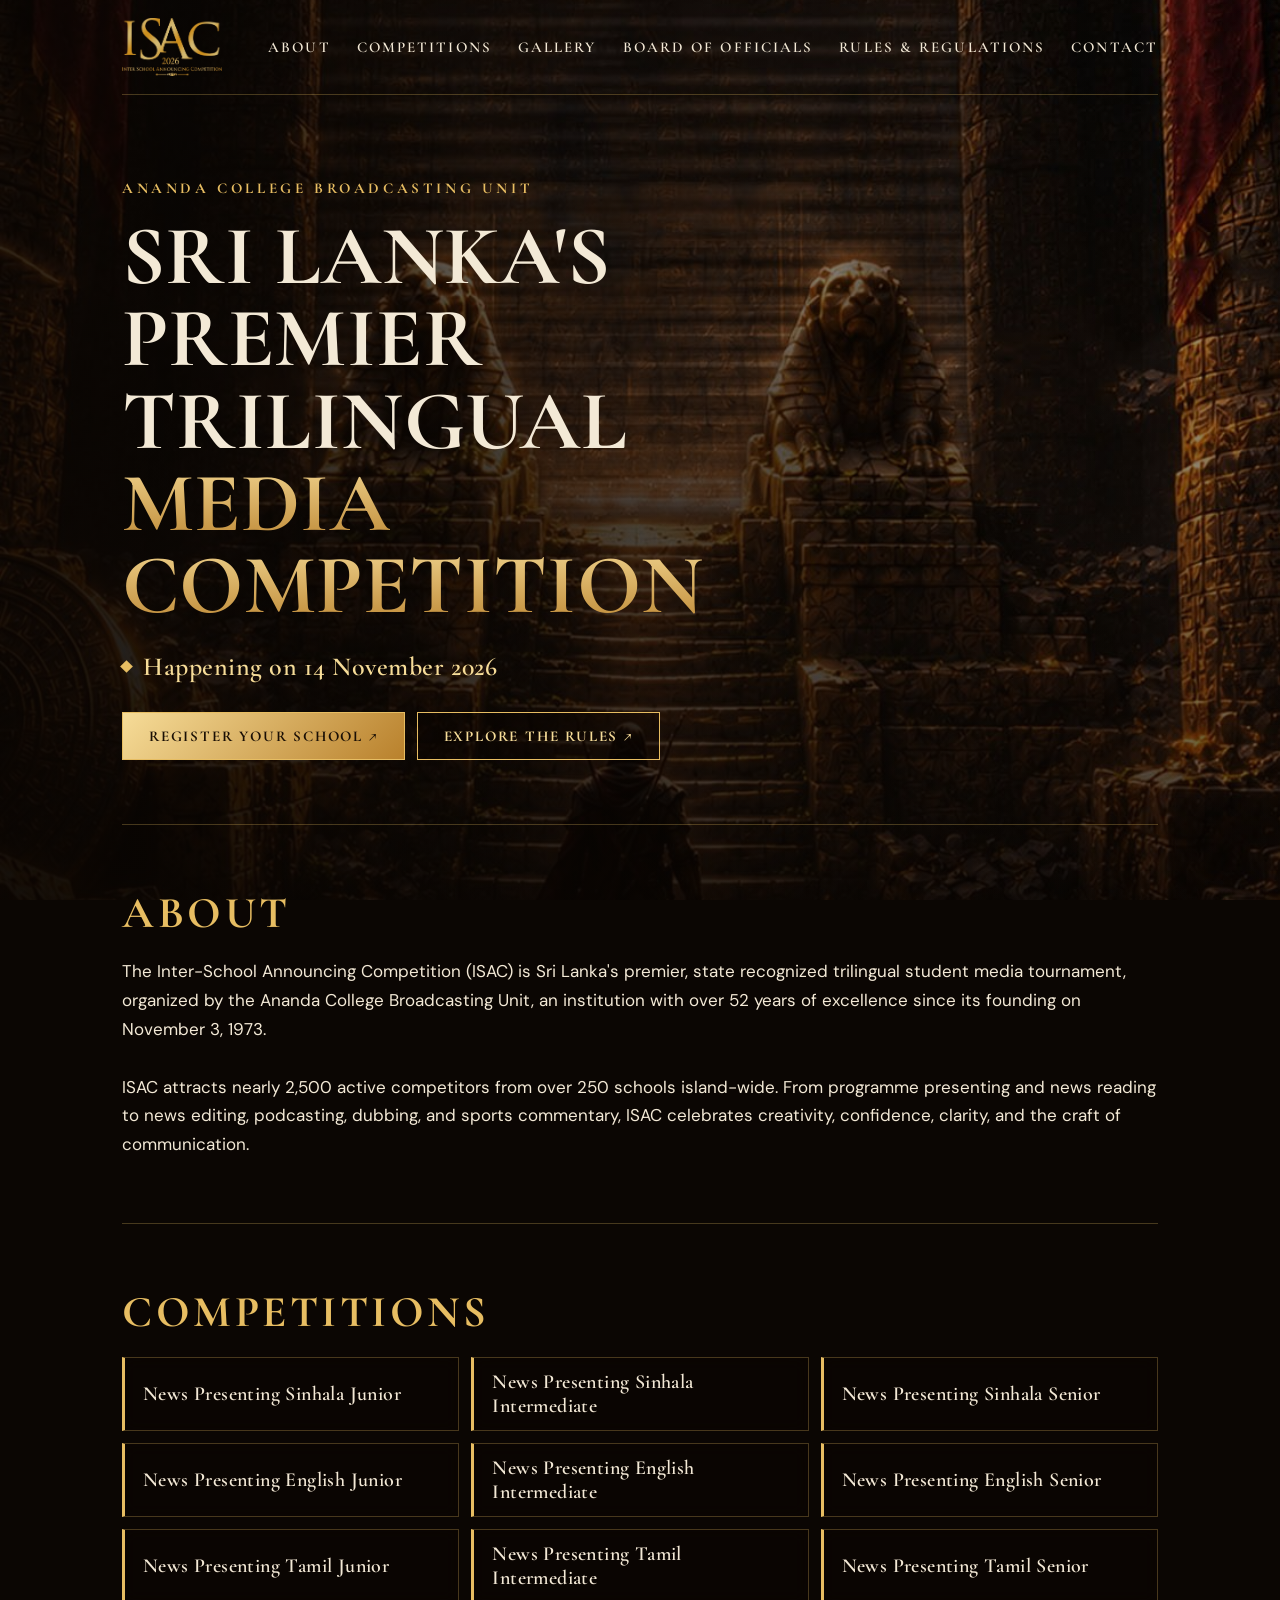
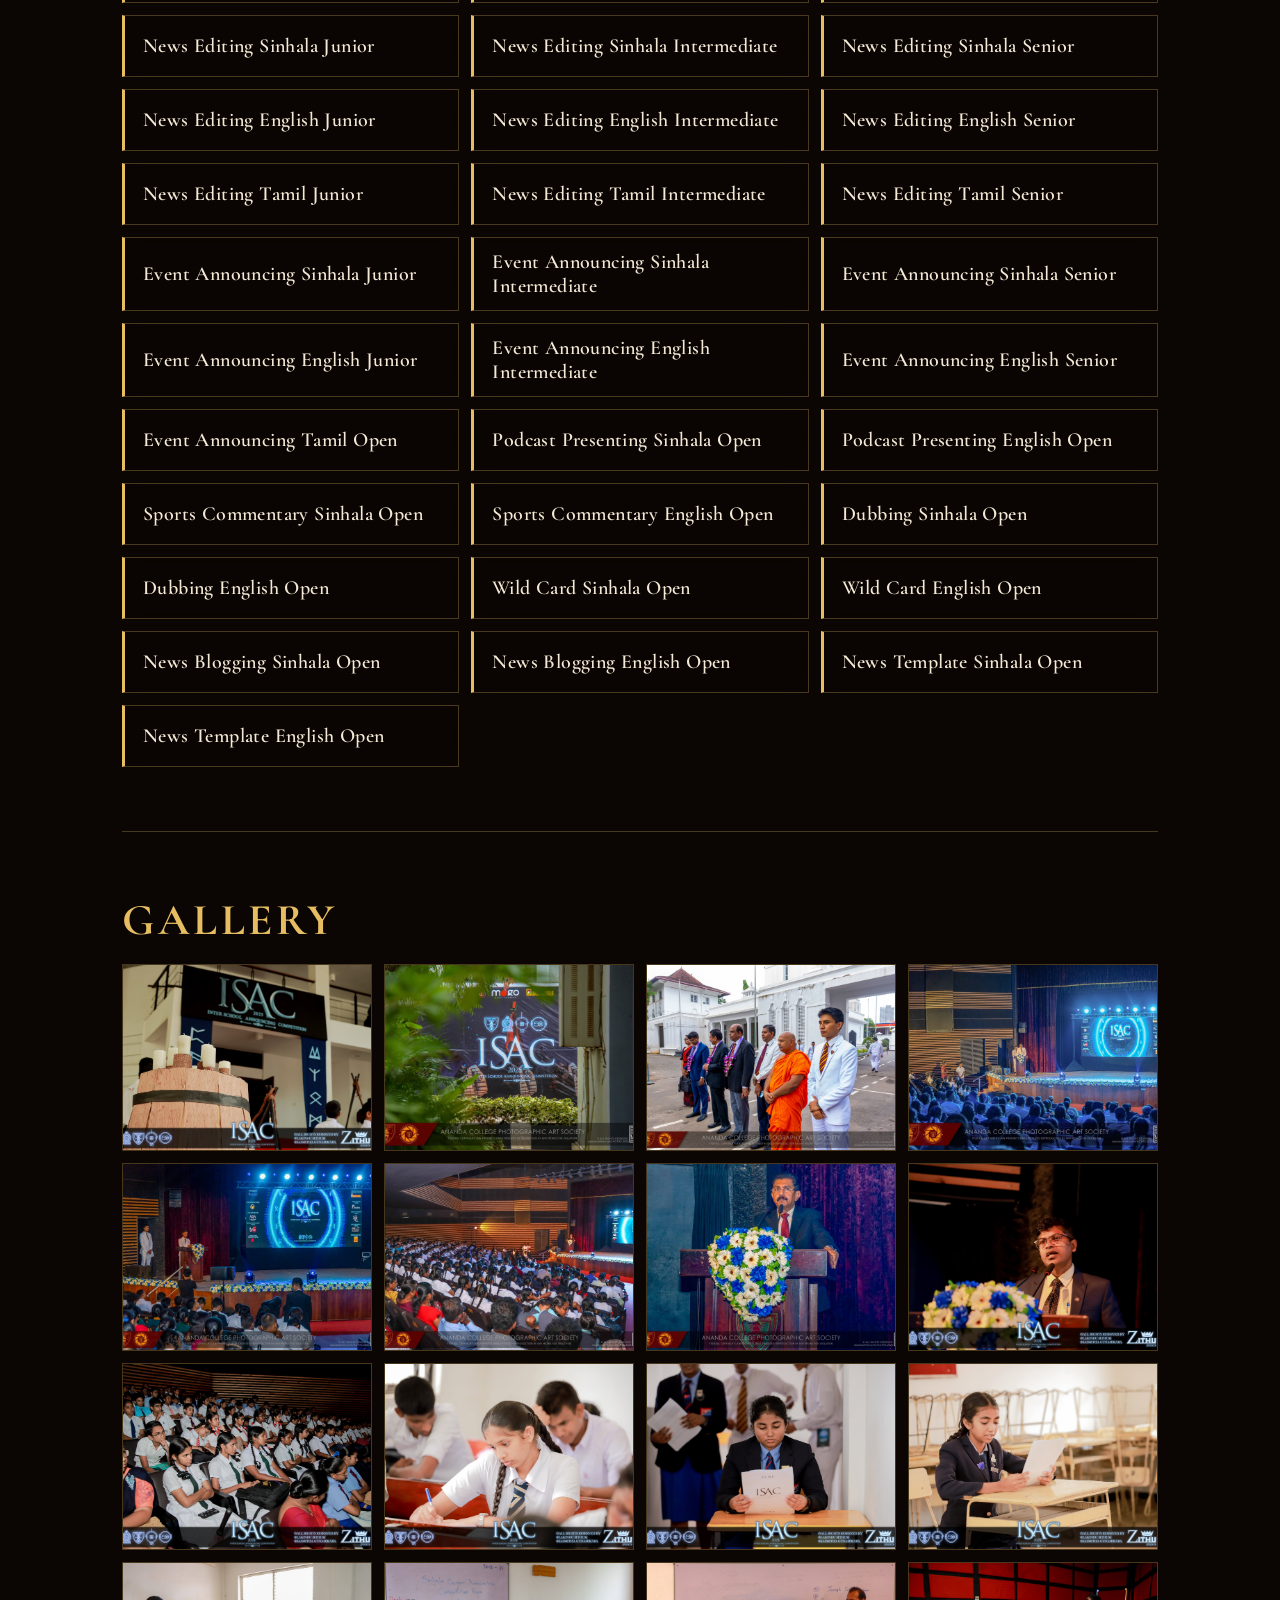
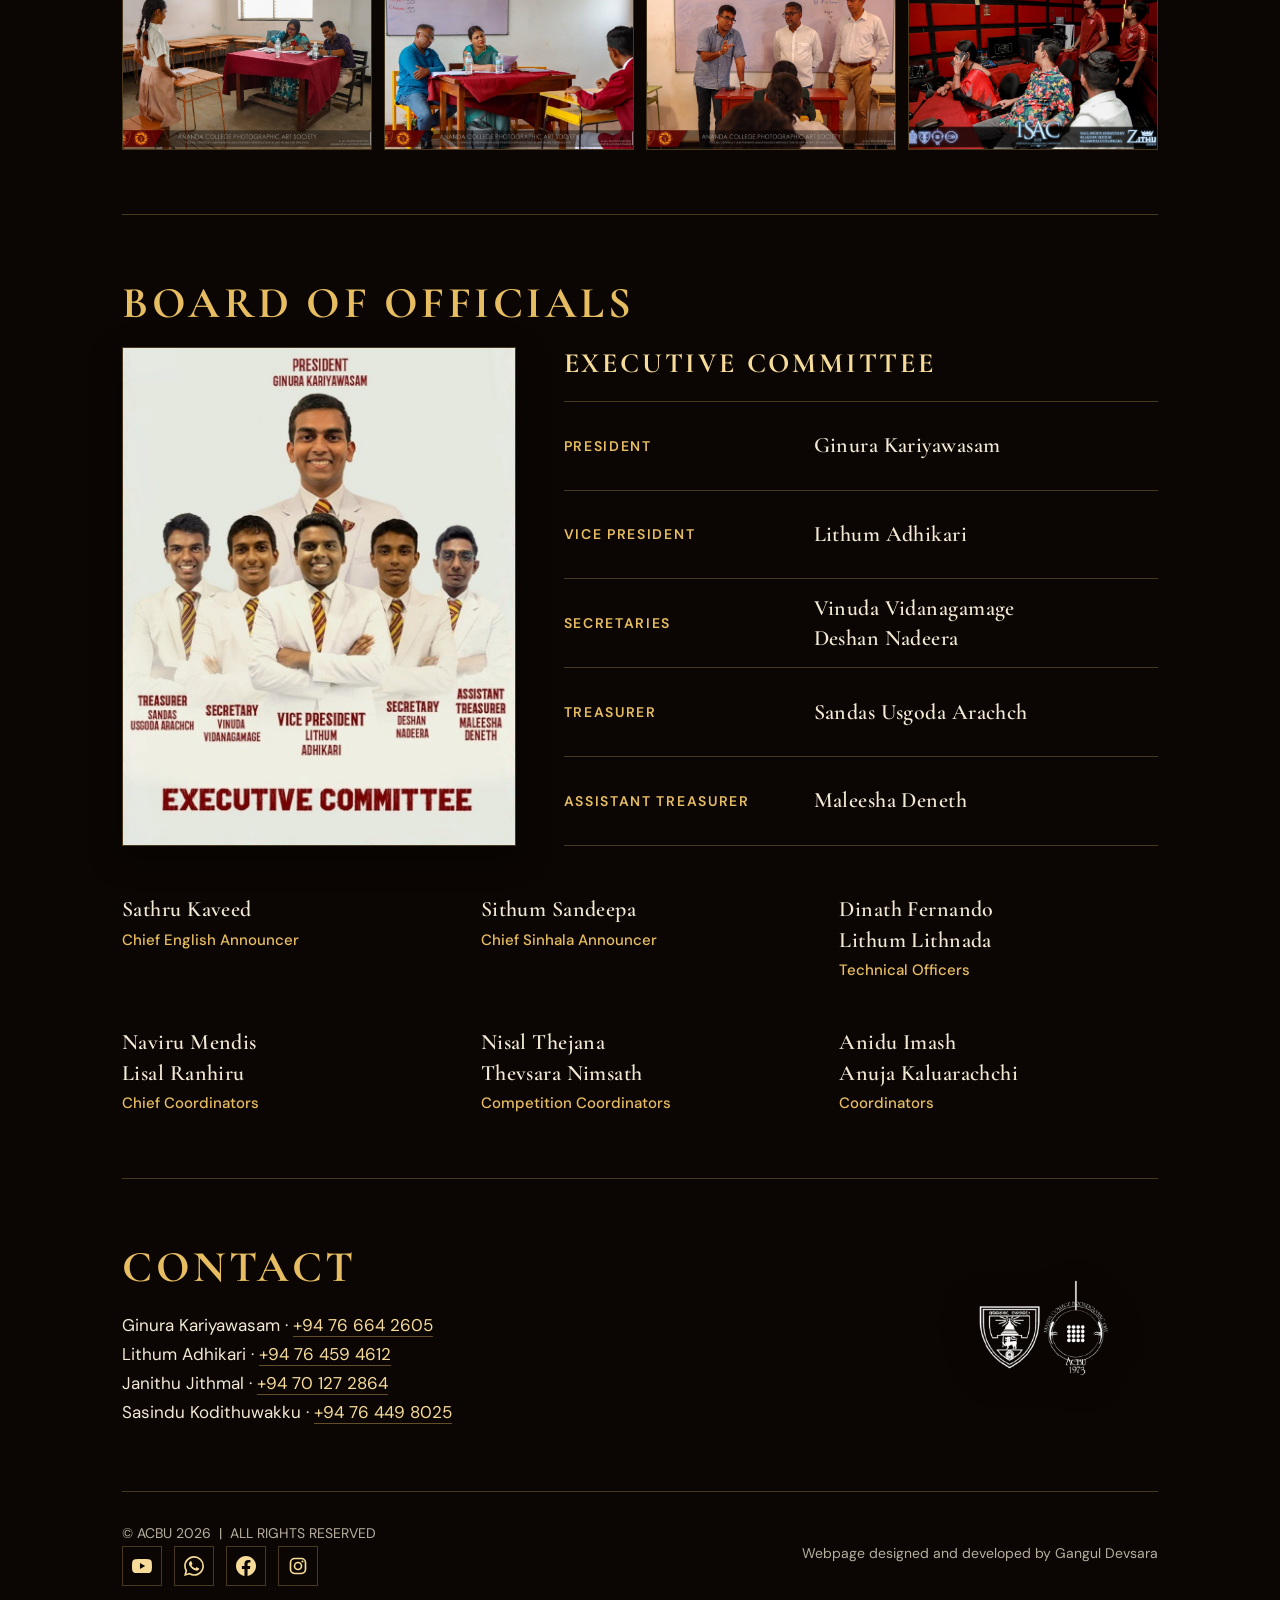
==== commit 07fdf0a2: "Update index.html" ====
--- a/index.html
+++ b/index.html
@@ -45,7 +45,7 @@
           <div class="exr"><span>President</span><div><b>Ginura Kariyawasam</b></div></div>
           <div class="exr"><span>Vice President</span><div><b>Lithum Adhikari</b></div></div>
           <div class="exr"><span>Secretaries</span><div><b>Vinuda Vidanagamage</b><b>Deshan Nadeera</b></div></div>
-          <div class="exr"><span>Treasurer</span><div><b>Sandas Usgoda Arachchi</b></div></div>
+          <div class="exr"><span>Treasurer</span><div><b>Sandas Usgoda Arachch</b></div></div>
           <div class="exr"><span>Assistant Treasurer</span><div><b>Maleesha Deneth</b></div></div>
         </div>
       </div>
@@ -54,6 +54,7 @@
       <div class="tg"><b>Sathru Kaveed</b><span>Chief English Announcer</span></div>
       <div class="tg"><b>Sithum Sandeepa</b><span>Chief Sinhala Announcer</span></div>
       <div class="tg"><b>Dinath Fernando</b><b>Lithum Lithnada</b><span>Technical Officers</span></div>
+    </div>
     <div class="trow">
       <div class="tg"><b>Naviru Mendis</b><b>Lisal Ranhiru</b><span>Chief Coordinators</span></div>
       <div class="tg"><b>Nisal Thejana</b><b>Thevsara Nimsath</b><span>Competition Coordinators</span></div>
@@ -70,13 +71,15 @@
     </div>
   </section>
   <footer>
-    <p>© ACBU 2026 &nbsp;|&nbsp; ALL RIGHTS RESERVED</p>
-    <nav class="social" id="social" aria-label="Social media" hidden>
-      <a id="s-youtube" href="#" target="_blank" rel="noopener" aria-label="YouTube" title="YouTube" hidden><svg viewBox="0 0 24 24" aria-hidden="true"><path d="M23.498 6.186a3.016 3.016 0 0 0-2.122-2.136C19.505 3.545 12 3.545 12 3.545s-7.505 0-9.377.505A3.017 3.017 0 0 0 .502 6.186C0 8.07 0 12 0 12s0 3.93.502 5.814a3.016 3.016 0 0 0 2.122 2.136c1.871.505 9.376.505 9.376.505s7.505 0 9.377-.505a3.015 3.015 0 0 0 2.122-2.136C24 15.93 24 12 24 12s0-3.93-.502-5.814zM9.545 15.568V8.432L15.818 12l-6.273 3.568z"/></svg></a>
-      <a id="s-whatsapp" href="#" target="_blank" rel="noopener" aria-label="WhatsApp" title="WhatsApp" hidden><svg viewBox="0 0 24 24" aria-hidden="true"><path d="M17.472 14.382c-.297-.149-1.758-.867-2.03-.967-.273-.099-.471-.148-.67.15-.197.297-.767.966-.94 1.164-.173.199-.347.223-.644.075-.297-.15-1.255-.463-2.39-1.475-.883-.788-1.48-1.761-1.653-2.059-.173-.297-.018-.458.13-.606.134-.133.298-.347.446-.52.149-.174.198-.298.298-.497.099-.198.05-.371-.025-.52-.075-.149-.669-1.612-.916-2.207-.242-.579-.487-.5-.669-.51-.173-.008-.371-.01-.57-.01-.198 0-.52.074-.792.372-.272.297-1.04 1.016-1.04 2.479 0 1.462 1.065 2.875 1.213 3.074.149.198 2.096 3.2 5.077 4.487.709.306 1.262.489 1.694.625.712.227 1.36.195 1.871.118.571-.085 1.758-.719 2.006-1.413.248-.694.248-1.289.173-1.413-.074-.124-.272-.198-.57-.347m-5.421 7.403h-.004a9.87 9.87 0 01-5.031-1.378l-.361-.214-3.741.982.998-3.648-.235-.374a9.86 9.86 0 01-1.51-5.26c.001-5.45 4.436-9.884 9.888-9.884 2.64 0 5.122 1.03 6.988 2.898a9.825 9.825 0 012.893 6.994c-.003 5.45-4.437 9.884-9.885 9.884m8.413-18.297A11.815 11.815 0 0012.05 0C5.495 0 .16 5.335.157 11.892c0 2.096.547 4.142 1.588 5.945L.057 24l6.305-1.654a11.882 11.882 0 005.683 1.448h.005c6.554 0 11.89-5.335 11.893-11.893a11.821 11.821 0 00-3.48-8.413z"/></svg></a>
-      <a id="s-facebook" href="#" target="_blank" rel="noopener" aria-label="Facebook" title="Facebook" hidden><svg viewBox="0 0 24 24" aria-hidden="true"><path d="M24 12.073c0-6.627-5.373-12-12-12s-12 5.373-12 12c0 5.99 4.388 10.954 10.125 11.854v-8.385H7.078v-3.47h3.047V9.43c0-3.007 1.792-4.669 4.533-4.669 1.312 0 2.686.235 2.686.235v2.953H15.83c-1.491 0-1.956.925-1.956 1.874v2.25h3.328l-.532 3.47h-2.796v8.385C19.612 23.027 24 18.062 24 12.073z"/></svg></a>
-      <a id="s-instagram" href="#" target="_blank" rel="noopener" aria-label="Instagram" title="Instagram" hidden><svg viewBox="0 0 24 24" aria-hidden="true"><rect x="3" y="3" width="18" height="18" rx="5" fill="none" stroke="currentColor" stroke-width="2"/><circle cx="12" cy="12" r="4.2" fill="none" stroke="currentColor" stroke-width="2"/><circle cx="17.4" cy="6.6" r="1.3"/></svg></a>
-    </nav>
+    <div class="fl">
+      <p>© ACBU 2026 &nbsp;|&nbsp; ALL RIGHTS RESERVED</p>
+      <nav class="social" id="social" aria-label="Social media" hidden>
+        <a id="s-youtube" href="#" target="_blank" rel="noopener" aria-label="YouTube" title="YouTube" hidden><svg width="24" height="24" viewBox="0 0 24 24" aria-hidden="true"><path d="M23.498 6.186a3.016 3.016 0 0 0-2.122-2.136C19.505 3.545 12 3.545 12 3.545s-7.505 0-9.377.505A3.017 3.017 0 0 0 .502 6.186C0 8.07 0 12 0 12s0 3.93.502 5.814a3.016 3.016 0 0 0 2.122 2.136c1.871.505 9.376.505 9.376.505s7.505 0 9.377-.505a3.015 3.015 0 0 0 2.122-2.136C24 15.93 24 12 24 12s0-3.93-.502-5.814zM9.545 15.568V8.432L15.818 12l-6.273 3.568z"/></svg></a>
+        <a id="s-whatsapp" href="#" target="_blank" rel="noopener" aria-label="WhatsApp" title="WhatsApp" hidden><svg width="24" height="24" viewBox="0 0 24 24" aria-hidden="true"><path d="M17.472 14.382c-.297-.149-1.758-.867-2.03-.967-.273-.099-.471-.148-.67.15-.197.297-.767.966-.94 1.164-.173.199-.347.223-.644.075-.297-.15-1.255-.463-2.39-1.475-.883-.788-1.48-1.761-1.653-2.059-.173-.297-.018-.458.13-.606.134-.133.298-.347.446-.52.149-.174.198-.298.298-.497.099-.198.05-.371-.025-.52-.075-.149-.669-1.612-.916-2.207-.242-.579-.487-.5-.669-.51-.173-.008-.371-.01-.57-.01-.198 0-.52.074-.792.372-.272.297-1.04 1.016-1.04 2.479 0 1.462 1.065 2.875 1.213 3.074.149.198 2.096 3.2 5.077 4.487.709.306 1.262.489 1.694.625.712.227 1.36.195 1.871.118.571-.085 1.758-.719 2.006-1.413.248-.694.248-1.289.173-1.413-.074-.124-.272-.198-.57-.347m-5.421 7.403h-.004a9.87 9.87 0 01-5.031-1.378l-.361-.214-3.741.982.998-3.648-.235-.374a9.86 9.86 0 01-1.51-5.26c.001-5.45 4.436-9.884 9.888-9.884 2.64 0 5.122 1.03 6.988 2.898a9.825 9.825 0 012.893 6.994c-.003 5.45-4.437 9.884-9.885 9.884m8.413-18.297A11.815 11.815 0 0012.05 0C5.495 0 .16 5.335.157 11.892c0 2.096.547 4.142 1.588 5.945L.057 24l6.305-1.654a11.882 11.882 0 005.683 1.448h.005c6.554 0 11.89-5.335 11.893-11.893a11.821 11.821 0 00-3.48-8.413z"/></svg></a>
+        <a id="s-facebook" href="#" target="_blank" rel="noopener" aria-label="Facebook" title="Facebook" hidden><svg width="24" height="24" viewBox="0 0 24 24" aria-hidden="true"><path d="M24 12.073c0-6.627-5.373-12-12-12s-12 5.373-12 12c0 5.99 4.388 10.954 10.125 11.854v-8.385H7.078v-3.47h3.047V9.43c0-3.007 1.792-4.669 4.533-4.669 1.312 0 2.686.235 2.686.235v2.953H15.83c-1.491 0-1.956.925-1.956 1.874v2.25h3.328l-.532 3.47h-2.796v8.385C19.612 23.027 24 18.062 24 12.073z"/></svg></a>
+        <a id="s-instagram" href="#" target="_blank" rel="noopener" aria-label="Instagram" title="Instagram" hidden><svg width="24" height="24" viewBox="0 0 24 24" aria-hidden="true"><rect x="3" y="3" width="18" height="18" rx="5" fill="none" stroke="currentColor" stroke-width="2"/><circle cx="12" cy="12" r="4.2" fill="none" stroke="currentColor" stroke-width="2"/><circle cx="17.4" cy="6.6" r="1.3"/></svg></a>
+      </nav>
+    </div>
     <p>Webpage designed and developed by Gangul Devsara</p>
   </footer>
 </div>
--- a/style.css
+++ b/style.css
@@ -39,6 +39,8 @@
 section{padding:clamp(36px,6vw,64px) 0;border-top:1px solid var(--line);scroll-margin-top:8px}
 h2{margin:0 0 20px;font:700 clamp(30px,4.4vw,44px)/1.1 var(--serif);letter-spacing:.08em;text-transform:uppercase;color:var(--gold)}
 .pre{white-space:pre-wrap;max-width:none;color:var(--cream)}
+.pre a{color:var(--gold2);text-decoration:none;border-bottom:1px solid rgba(231,189,98,.4);transition:color .2s,border-color .2s}
+.pre a:hover{color:var(--cream);border-color:var(--gold)}
 .grid{display:grid;grid-template-columns:repeat(auto-fill,minmax(270px,1fr));gap:12px}
 .card{display:flex;align-items:center;min-height:62px;padding:12px 18px;background:rgba(11,6,3,.66);border:1px solid var(--line);border-left:3px solid var(--gold);-webkit-backdrop-filter:blur(8px);backdrop-filter:blur(8px);font:600 20px/1.2 var(--serif);letter-spacing:.02em;color:var(--cream);transition:border-color .2s,background .2s}
 .card:hover{border-color:var(--gold);background:rgba(231,189,98,.1)}
@@ -77,7 +79,13 @@
 .exr span{font:600 14px/1.3 var(--sans);letter-spacing:.12em;text-transform:uppercase;color:var(--gold)}
 .exr b{display:block;font:600 22px/1.4 var(--serif);letter-spacing:.02em;color:var(--cream)}
 @media(max-width:700px){.exrow{flex-direction:column}.exrow .exec{width:100%;max-width:420px}.exr{grid-template-columns:minmax(100px,40%) 1fr;gap:6px 14px;padding:14px 0}.exr b{font-size:19px}.trow{display:grid;grid-template-columns:1fr 1fr;gap:28px 20px}}
-footer{padding:30px 0 44px;border-top:1px solid var(--line);color:var(--mu);font-size:14px;display:flex;justify-content:space-between;gap:8px 24px;flex-wrap:wrap}
+/* social links */
+.social{display:flex;align-items:center;gap:12px}
+.social[hidden],.social a[hidden]{display:none}
+.social a{display:inline-flex;align-items:center;justify-content:center;width:40px;height:40px;border:1px solid var(--line);color:var(--gold2);transition:border-color .2s,background .2s,color .2s}
+.social a:hover{border-color:var(--gold);background:rgba(231,189,98,.14);color:var(--cream)}
+.social svg{width:20px;height:20px;fill:currentColor}
+footer{padding:30px 0 44px;border-top:1px solid var(--line);color:var(--mu);font-size:14px;display:flex;justify-content:space-between;align-items:center;gap:14px 24px;flex-wrap:wrap}
 footer p{margin:0}
 /* dialog */
 .ov{position:fixed;inset:0;background:rgba(6,3,1,.78);display:none;align-items:center;justify-content:center;padding:14px;z-index:9}.ov.on{display:flex}
@@ -97,105 +105,5 @@
 details.cat[open]{border-color:var(--gold3)}
 details.cat summary{cursor:pointer;font:700 19px var(--serif);color:var(--gold2)}
 .cnt{float:right;font:500 14px var(--sans);color:var(--mu)}
-@media(max-width:700px){.top{justify-content:center;text-align:center}.top nav{justify-content:center}.logo img{height:52px}footer{flex-direction:column}}
-@media(prefers-reduced-motion:reduce){html{scroll-behavior:auto}*{transition:none!important}}:root{--gold:#e7bd62;--gold2:#f6dc98;--gold3:#b9812c;--cream:#f3e9d6;--mu:rgba(243,233,214,.74);--line:rgba(231,189,98,.28);--ink:#0b0603;--serif:"Cormorant Garamond",Georgia,serif;--sans:"DM Sans",system-ui,sans-serif;color-scheme:dark}
-*{box-sizing:border-box}
-html{scroll-behavior:smooth;background:var(--ink)}
-body{margin:0;color:var(--cream);font:17px/1.7 var(--sans);min-height:100vh;background:transparent}
-/* the stairs image sits fixed behind everything, darkened so text stays readable */
-body::before{content:"";position:fixed;inset:0;z-index:-1;background:
- linear-gradient(90deg,rgba(9,5,2,.8) 0%,rgba(9,5,2,.42) 55%,rgba(9,5,2,.12) 100%),
- linear-gradient(180deg,rgba(9,5,2,.1),rgba(9,5,2,.6)),
- url(background.jpg) center 66%/cover no-repeat,var(--ink)}
-.w{max-width:1100px;margin:0 auto;padding:0 clamp(16px,4vw,32px)}
-button,input,select,textarea{font:inherit}
-:focus-visible{outline:2px solid var(--gold2);outline-offset:3px}
-/* header */
-.top{display:flex;justify-content:space-between;align-items:center;gap:16px 28px;padding:18px 0;border-bottom:1px solid var(--line);flex-wrap:wrap}
-.logo{display:block;line-height:0}
-.logo img{height:58px;width:auto;max-width:100%}
-.top nav{display:flex;align-items:center;gap:6px 26px;flex-wrap:wrap}
-.top nav a{font:600 13px var(--serif);font-size:15px;letter-spacing:.14em;text-transform:uppercase;color:var(--cream);text-decoration:none;padding:6px 0;border-bottom:1px solid transparent;transition:border-color .2s,color .2s}
-.top nav a:hover{color:var(--gold2);border-color:var(--gold)}
-/* buttons */
-.btn{display:inline-block;cursor:pointer;text-decoration:none;font:700 15px var(--serif);letter-spacing:.12em;text-transform:uppercase;padding:14px 26px;border:1px solid var(--gold);color:#1a0f05;background:linear-gradient(135deg,var(--gold2),var(--gold3));transition:filter .15s,background .15s,color .15s}
-.btn::after{content:" \2197"}
-.btn:hover{filter:brightness(1.12)}.btn:disabled{opacity:.5;cursor:default}
-.btn.ghost{background:rgba(9,5,2,.35);color:var(--gold2)}
-.btn.ghost:hover{background:rgba(231,189,98,.14);filter:none}
-.top .btn{padding:10px 18px;font-size:14px}
-.box .btn::after,.btn.alt::after,.top .btn::after{content:none}
-.btn.alt{background:transparent;color:var(--gold2)}
-/* hero */
-.hero{padding:clamp(40px,7vw,84px) 0 clamp(40px,6vw,64px)}
-.kick{margin:0 0 18px;font:700 14px var(--serif);font-size:15px;letter-spacing:.24em;text-transform:uppercase;color:var(--gold)}
-h1{margin:0 0 24px;max-width:18ch;font:700 clamp(38px,6.6vw,84px)/.98 var(--serif);letter-spacing:.005em;text-transform:uppercase;color:var(--cream)}
-h1 .gd{background:linear-gradient(180deg,var(--gold2),var(--gold3));-webkit-background-clip:text;background-clip:text;-webkit-text-fill-color:transparent;color:var(--gold)}
-.when{margin:0 0 30px;display:flex;align-items:center;gap:12px;font:600 clamp(20px,2.6vw,26px) var(--serif);color:var(--gold2);letter-spacing:.02em}
-.when::before{content:"";width:9px;height:9px;background:var(--gold);transform:rotate(45deg);flex:none}
-.bt{display:flex;gap:12px;flex-wrap:wrap}
-#hero{display:none;width:100%;max-height:380px;object-fit:cover;margin-top:30px;border:1px solid var(--line)}
-/* sections */
-section{padding:clamp(36px,6vw,64px) 0;border-top:1px solid var(--line);scroll-margin-top:8px}
-h2{margin:0 0 20px;font:700 clamp(30px,4.4vw,44px)/1.1 var(--serif);letter-spacing:.08em;text-transform:uppercase;color:var(--gold)}
-.pre{white-space:pre-wrap;max-width:none;color:var(--cream)}
-.grid{display:grid;grid-template-columns:repeat(auto-fill,minmax(270px,1fr));gap:12px}
-.card{display:flex;align-items:center;min-height:62px;padding:12px 18px;background:rgba(11,6,3,.66);border:1px solid var(--line);border-left:3px solid var(--gold);-webkit-backdrop-filter:blur(8px);backdrop-filter:blur(8px);font:600 20px/1.2 var(--serif);letter-spacing:.02em;color:var(--cream);transition:border-color .2s,background .2s}
-.card:hover{border-color:var(--gold);background:rgba(231,189,98,.1)}
-/* contact + logos */
-.cwrap{display:flex;justify-content:space-between;align-items:center;gap:24px 40px;flex-wrap:wrap}
-.cwrap .clogos{display:block;height:clamp(90px,12vw,130px);width:auto;max-width:100%;filter:drop-shadow(0 6px 18px rgba(0,0,0,.55))}
-/* gallery */
-.gal{display:grid;grid-template-columns:repeat(auto-fill,minmax(250px,1fr));gap:12px}
-.gal figure{margin:0;position:relative;overflow:hidden;aspect-ratio:4/3;border:1px solid var(--line);background:rgba(11,6,3,.66);cursor:pointer}
-.gal img{display:block;width:100%;height:100%;object-fit:cover;transition:transform .35s}
-.gal figure:hover img,.gal figure:focus-visible img{transform:scale(1.05)}
-.gal figcaption{position:absolute;left:0;right:0;bottom:0;padding:22px 14px 10px;font:600 17px/1.25 var(--serif);color:var(--cream);background:linear-gradient(180deg,transparent,rgba(9,5,2,.85))}
-.lb{position:fixed;inset:0;z-index:20;display:none;align-items:center;justify-content:center;gap:12px;padding:16px;background:rgba(6,3,1,.94)}
-.lb.on{display:flex}
-.lb figure{margin:0;max-width:100%;text-align:center}
-.lb img{display:block;max-width:100%;max-height:82vh;margin:0 auto;border:1px solid var(--gold3)}
-.lb figcaption{margin-top:10px;font:600 19px var(--serif);color:var(--gold2)}
-.lb button{cursor:pointer;border:1px solid var(--gold3);background:rgba(11,6,3,.7);color:var(--gold2);font:400 30px/1 var(--serif);width:46px;height:46px;flex:none}
-.lb button:hover{background:rgba(231,189,98,.18)}
-.lbx{position:absolute;top:14px;right:14px}
-@media(max-width:700px){.lb{flex-wrap:wrap}.lb figure{order:-1;width:100%}.lbx{position:static;order:-2;margin-left:auto}}
-.glr{display:flex;gap:8px;align-items:center;margin:8px 0}.glr img{width:64px;height:48px;object-fit:cover;border:1px solid var(--line);flex:none}.glr input{flex:1;min-width:0}.glr .btn{padding:6px 10px;font-size:13px;flex:none}
-/* committee */
-.exec{display:block;width:100%;max-width:480px;height:auto;margin:0 auto 48px;border:1px solid var(--line);box-shadow:0 10px 30px rgba(0,0,0,.45)}
-.trow{display:grid;grid-template-columns:repeat(3,minmax(0,1fr));gap:30px 40px;align-items:start;margin:0 0 46px}
-.trow:last-child{margin-bottom:0}
-.tg b{display:block;font:600 22px/1.4 var(--serif);letter-spacing:.02em;color:var(--cream)}
-.tg span{display:block;margin-top:6px;font:500 15px/1.3 var(--sans);color:var(--gold)}
-.exrow{display:flex;align-items:stretch;gap:40px 48px;margin:0 0 48px}
-.exrow .exec{flex:0 0 auto;width:min(420px,38%);max-width:none;margin:0}
-.exbody{flex:1;min-width:0;display:flex;flex-direction:column}
-.exbody h3{margin:0 0 20px;font:700 clamp(22px,2.6vw,28px)/1.2 var(--serif);letter-spacing:.1em;text-transform:uppercase;color:var(--gold2)}
-.exlist{flex:1;display:flex;flex-direction:column}
-.exr{flex:1;display:grid;grid-template-columns:minmax(130px,38%) 1fr;gap:6px 24px;align-items:center;border-top:1px solid var(--line)}
-.exr:last-child{border-bottom:1px solid var(--line)}
-.exr span{font:600 14px/1.3 var(--sans);letter-spacing:.12em;text-transform:uppercase;color:var(--gold)}
-.exr b{display:block;font:600 22px/1.4 var(--serif);letter-spacing:.02em;color:var(--cream)}
-@media(max-width:700px){.exrow{flex-direction:column}.exrow .exec{width:100%;max-width:420px}.exr{grid-template-columns:minmax(100px,40%) 1fr;gap:6px 14px;padding:14px 0}.exr b{font-size:19px}.trow{display:grid;grid-template-columns:1fr 1fr;gap:28px 20px}}
-footer{padding:30px 0 44px;border-top:1px solid var(--line);color:var(--mu);font-size:14px;display:flex;justify-content:space-between;gap:8px 24px;flex-wrap:wrap}
-footer p{margin:0}
-/* dialog */
-.ov{position:fixed;inset:0;background:rgba(6,3,1,.78);display:none;align-items:center;justify-content:center;padding:14px;z-index:9}.ov.on{display:flex}
-.box{background:linear-gradient(180deg,#1d120a,#110a05);color:var(--cream);border:1px solid var(--gold3);width:100%;max-width:660px;max-height:92%;overflow:auto;padding:26px;box-shadow:0 24px 70px rgba(0,0,0,.7)}
-.box h3{margin:0 0 4px;font:700 28px/1.15 var(--serif);letter-spacing:.04em;color:var(--gold)}
-.box h4{margin:18px 0 0;font:700 19px var(--serif);color:var(--gold2)}
-.box a{color:var(--gold2)}
-.sub{color:var(--mu);font-size:15px;margin:0 0 14px}
-label{display:block;font-size:13px;font-weight:600;margin:12px 0 4px;letter-spacing:.02em}
-.box input,.box select,.box textarea{width:100%;padding:10px 12px;border:1px solid rgba(231,189,98,.35);background:rgba(255,255,255,.06);color:#fff}
-.box input::placeholder{color:rgba(243,233,214,.4)}
-.box input:focus,.box textarea:focus{outline:2px solid var(--gold);outline-offset:0}
-.code{font:700 30px ui-monospace,monospace;letter-spacing:3px;color:var(--gold2);border:2px dashed var(--gold);padding:14px;text-align:center;margin:12px 0}
-.row{display:flex;gap:8px;justify-content:flex-end;margin-top:16px;flex-wrap:wrap}
-.err{color:#ff9d8c;font-size:14px;min-height:20px;margin-top:8px}.err.ok{color:var(--gold2)}
-details.cat{border:1px solid var(--line);background:rgba(255,255,255,.04);margin:8px 0;padding:10px 14px}
-details.cat[open]{border-color:var(--gold3)}
-details.cat summary{cursor:pointer;font:700 19px var(--serif);color:var(--gold2)}
-.cnt{float:right;font:500 14px var(--sans);color:var(--mu)}
-@media(max-width:700px){.top{justify-content:center;text-align:center}.top nav{justify-content:center}.logo img{height:52px}footer{flex-direction:column}}
+@media(max-width:700px){.top{justify-content:center;text-align:center}.top nav{justify-content:center}.logo img{height:52px}footer{flex-direction:column;text-align:center}}
 @media(prefers-reduced-motion:reduce){html{scroll-behavior:auto}*{transition:none!important}}
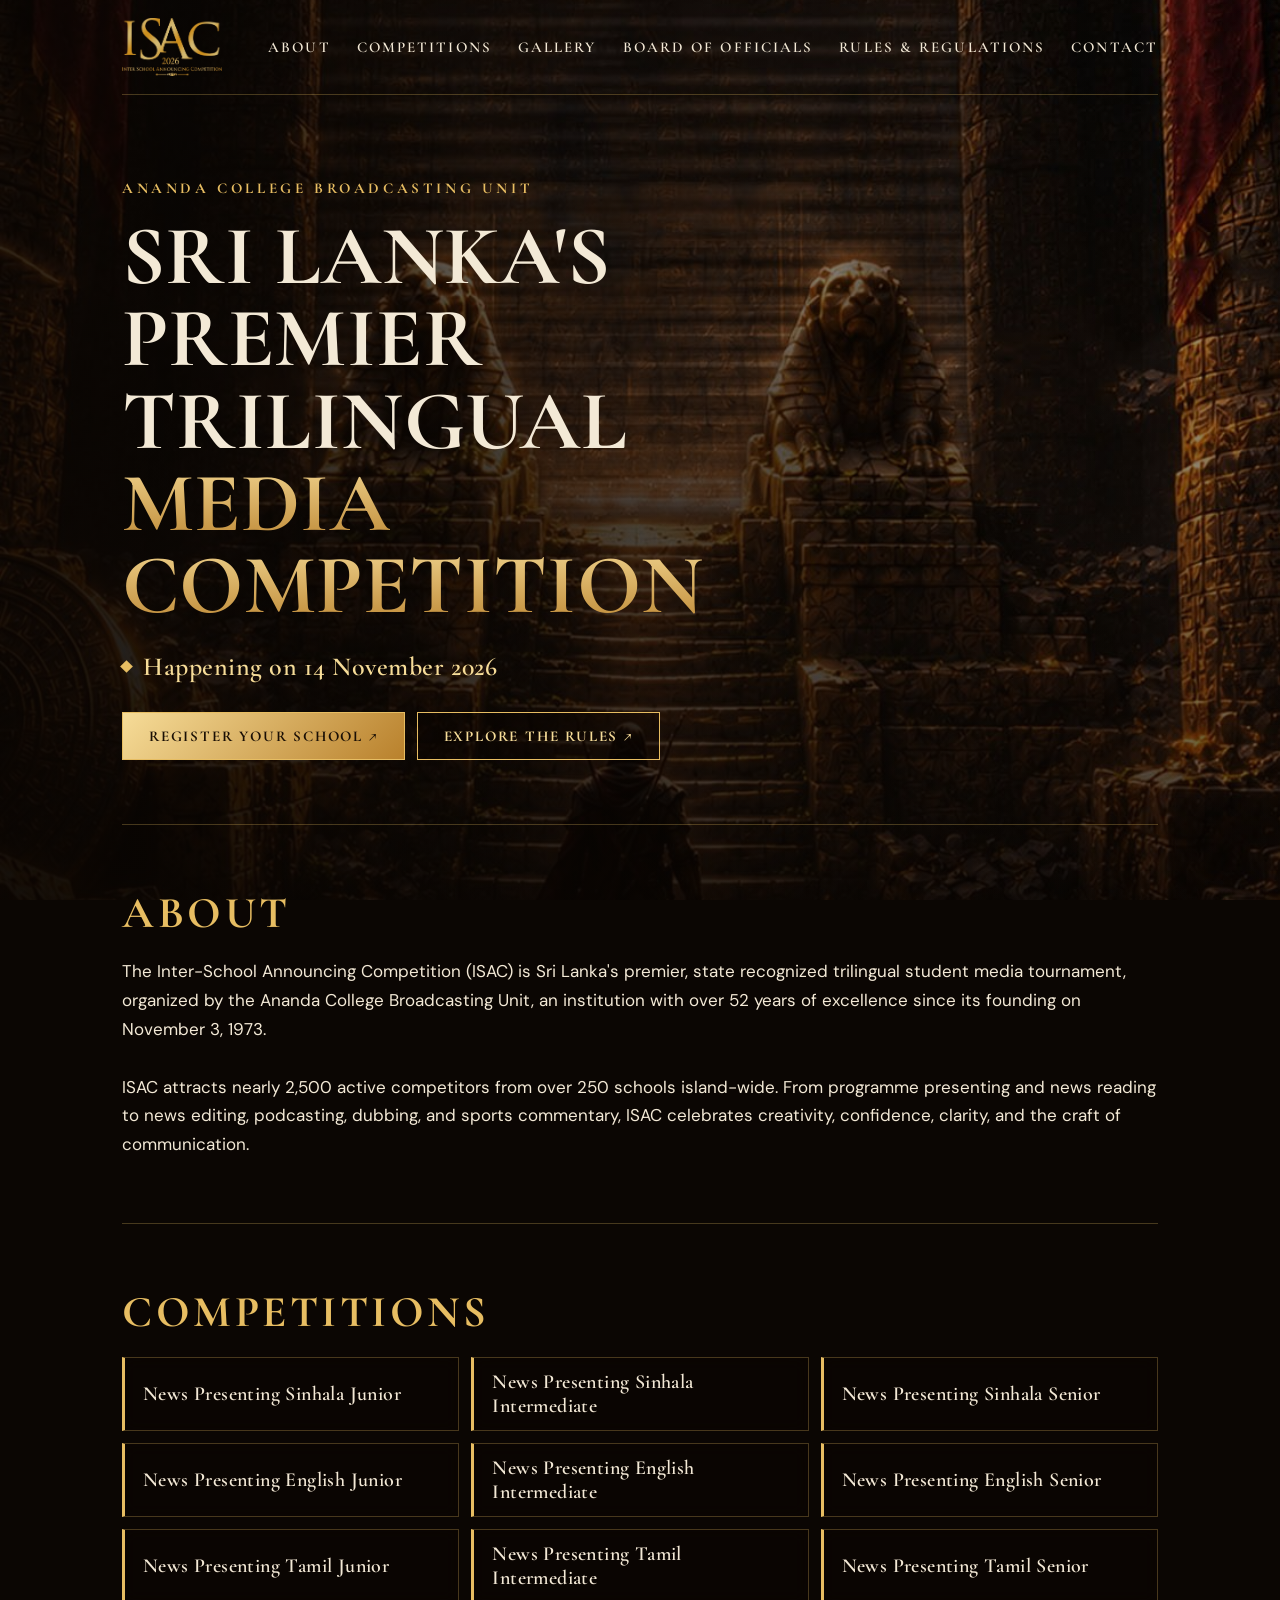
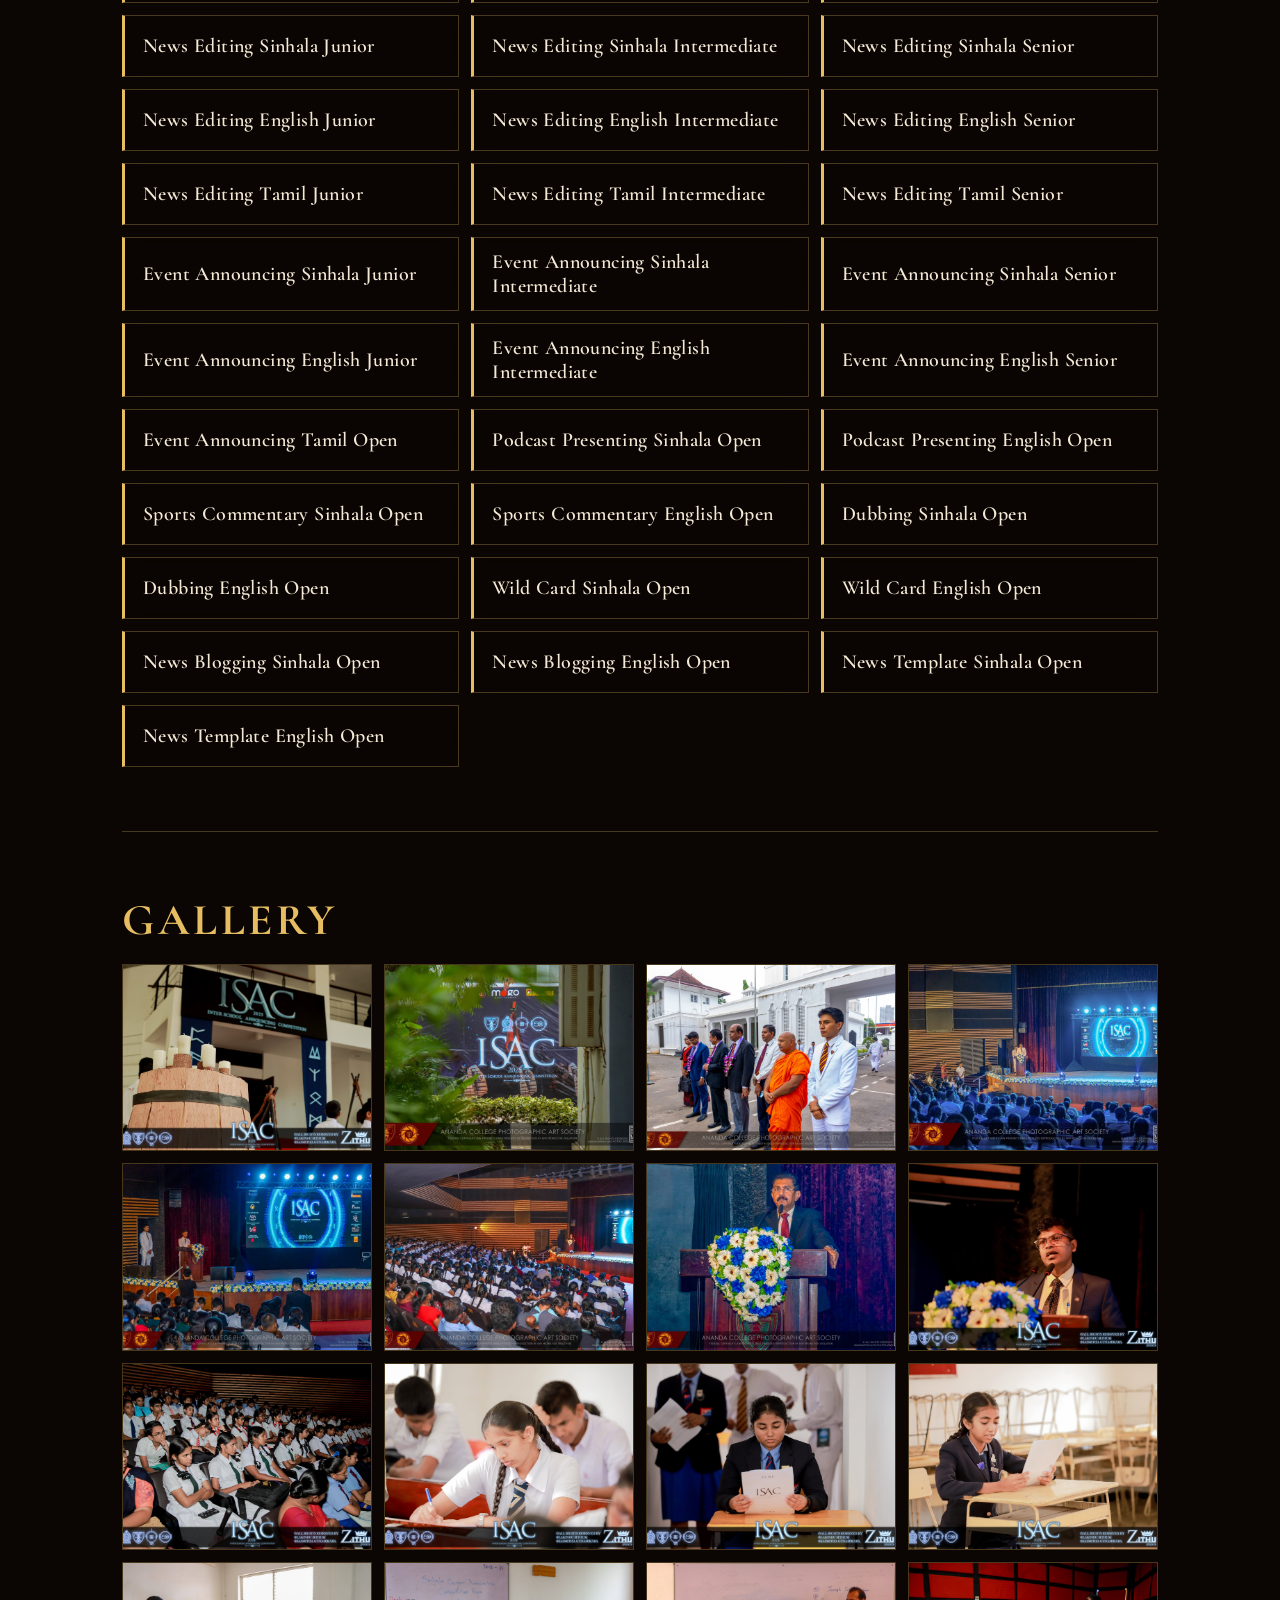
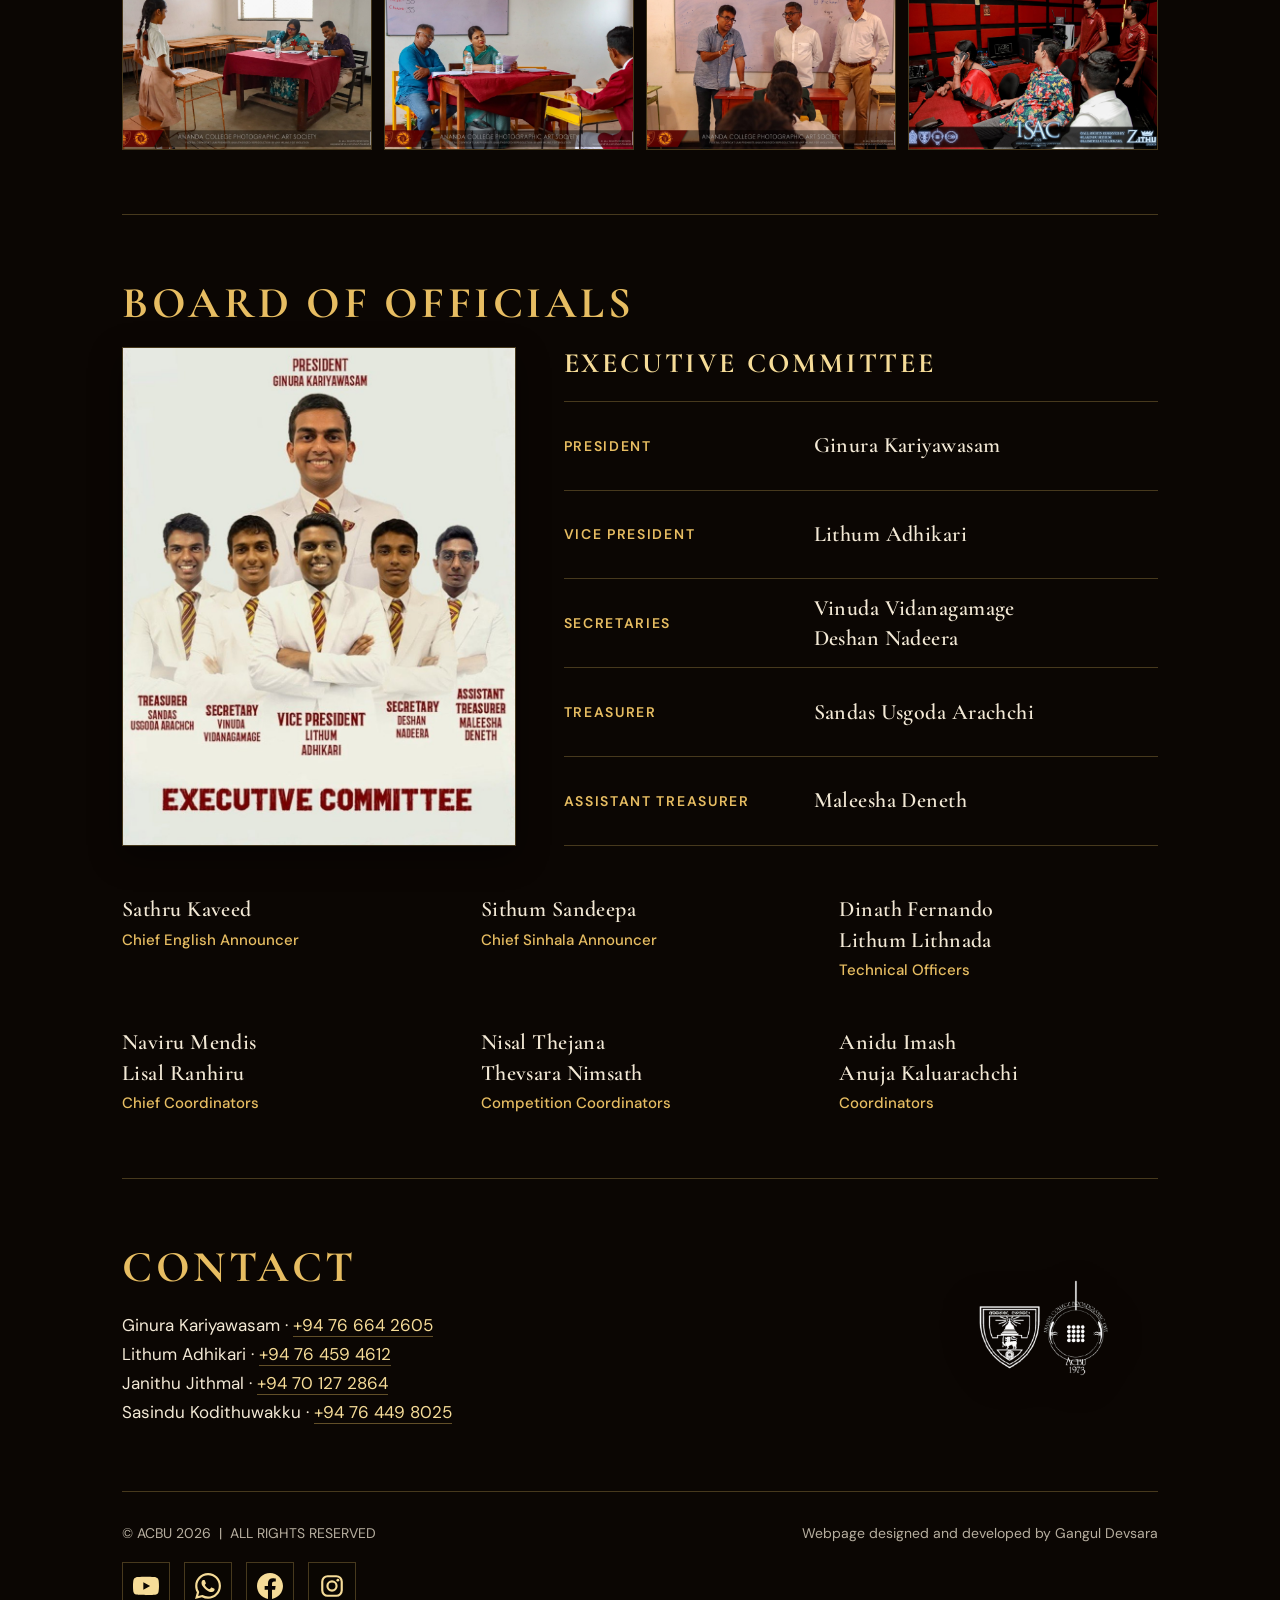
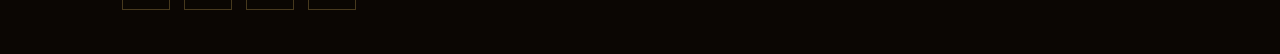
==== commit ad5ae6db: "Update index.html" ====
--- a/index.html
+++ b/index.html
@@ -45,7 +45,7 @@
           <div class="exr"><span>President</span><div><b>Ginura Kariyawasam</b></div></div>
           <div class="exr"><span>Vice President</span><div><b>Lithum Adhikari</b></div></div>
           <div class="exr"><span>Secretaries</span><div><b>Vinuda Vidanagamage</b><b>Deshan Nadeera</b></div></div>
-          <div class="exr"><span>Treasurer</span><div><b>Sandas Usgoda Arachch</b></div></div>
+          <div class="exr"><span>Treasurer</span><div><b>Sandas Usgoda Arachchi</b></div></div>
           <div class="exr"><span>Assistant Treasurer</span><div><b>Maleesha Deneth</b></div></div>
         </div>
       </div>
--- a/style.css
+++ b/style.css
@@ -80,12 +80,13 @@
 .exr b{display:block;font:600 22px/1.4 var(--serif);letter-spacing:.02em;color:var(--cream)}
 @media(max-width:700px){.exrow{flex-direction:column}.exrow .exec{width:100%;max-width:420px}.exr{grid-template-columns:minmax(100px,40%) 1fr;gap:6px 14px;padding:14px 0}.exr b{font-size:19px}.trow{display:grid;grid-template-columns:1fr 1fr;gap:28px 20px}}
 /* social links */
-.social{display:flex;align-items:center;gap:12px}
+.fl p{margin:0}
+.social{display:flex;flex-wrap:wrap;align-items:center;gap:14px;margin-top:16px}
 .social[hidden],.social a[hidden]{display:none}
-.social a{display:inline-flex;align-items:center;justify-content:center;width:40px;height:40px;border:1px solid var(--line);color:var(--gold2);transition:border-color .2s,background .2s,color .2s}
+.social a{display:inline-flex;align-items:center;justify-content:center;width:48px;height:48px;border:1px solid var(--line);background:rgba(11,6,3,.5);color:var(--gold2);transition:border-color .2s,background .2s,color .2s}
 .social a:hover{border-color:var(--gold);background:rgba(231,189,98,.14);color:var(--cream)}
-.social svg{width:20px;height:20px;fill:currentColor}
-footer{padding:30px 0 44px;border-top:1px solid var(--line);color:var(--mu);font-size:14px;display:flex;justify-content:space-between;align-items:center;gap:14px 24px;flex-wrap:wrap}
+.social svg{width:26px;height:26px;fill:currentColor}
+footer{padding:30px 0 44px;border-top:1px solid var(--line);color:var(--mu);font-size:14px;display:flex;justify-content:space-between;align-items:flex-start;gap:18px 24px;flex-wrap:wrap}
 footer p{margin:0}
 /* dialog */
 .ov{position:fixed;inset:0;background:rgba(6,3,1,.78);display:none;align-items:center;justify-content:center;padding:14px;z-index:9}.ov.on{display:flex}
@@ -105,5 +106,5 @@
 details.cat[open]{border-color:var(--gold3)}
 details.cat summary{cursor:pointer;font:700 19px var(--serif);color:var(--gold2)}
 .cnt{float:right;font:500 14px var(--sans);color:var(--mu)}
-@media(max-width:700px){.top{justify-content:center;text-align:center}.top nav{justify-content:center}.logo img{height:52px}footer{flex-direction:column;text-align:center}}
+@media(max-width:700px){.top{justify-content:center;text-align:center}.top nav{justify-content:center}.logo img{height:52px}footer{flex-direction:column;align-items:center;text-align:center}.social{justify-content:center}}
 @media(prefers-reduced-motion:reduce){html{scroll-behavior:auto}*{transition:none!important}}
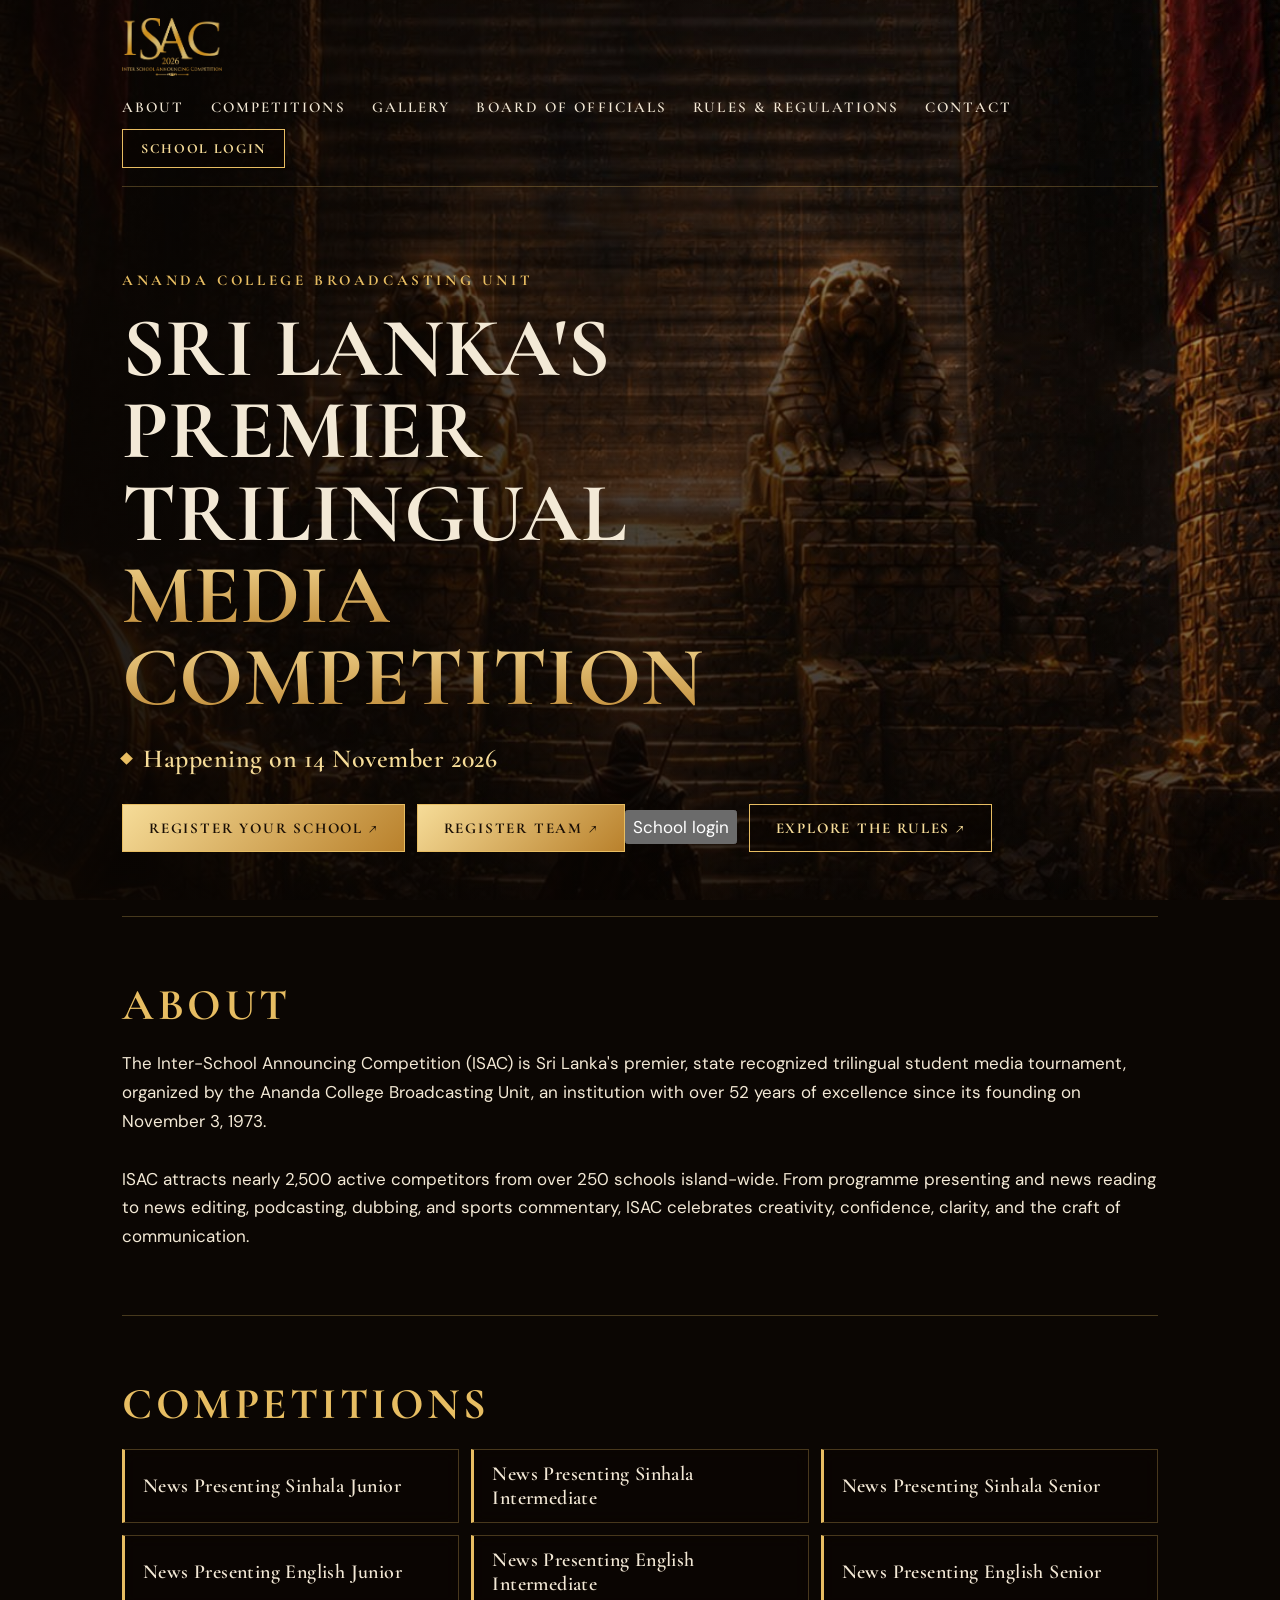
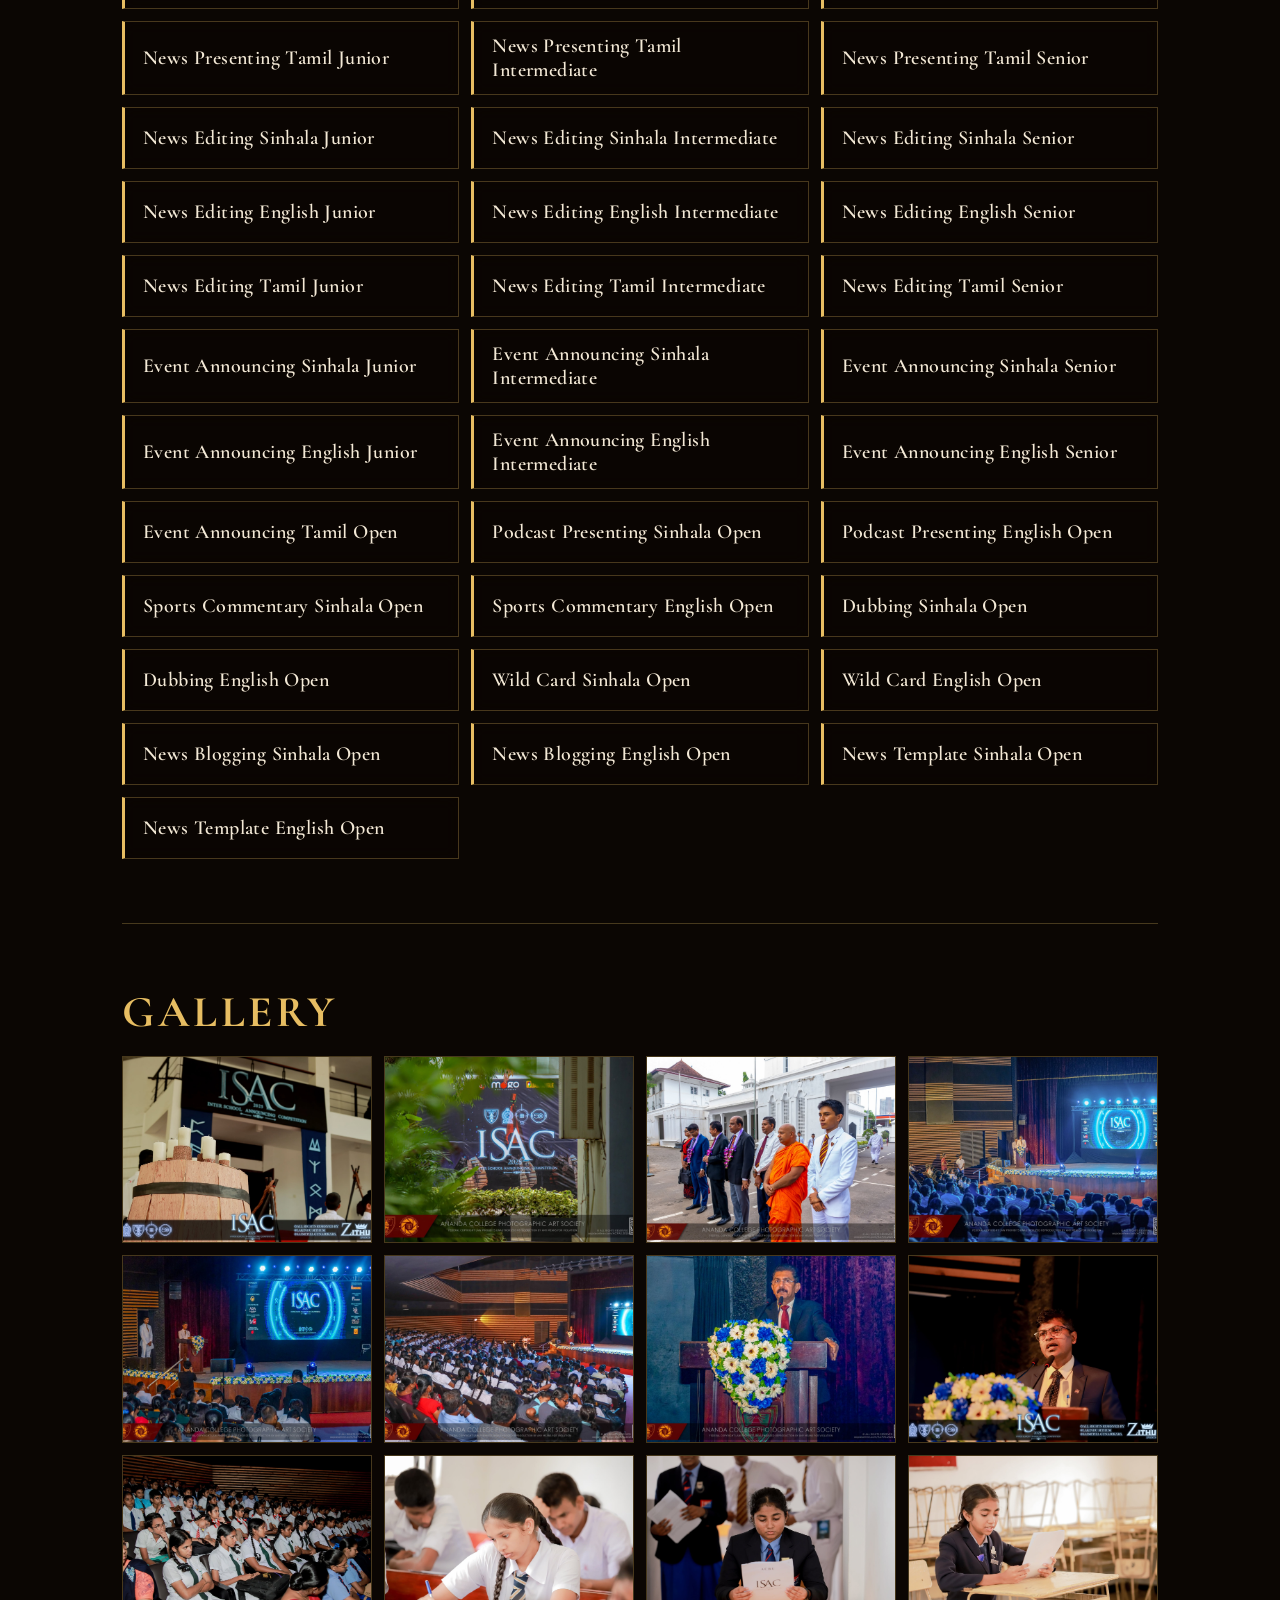
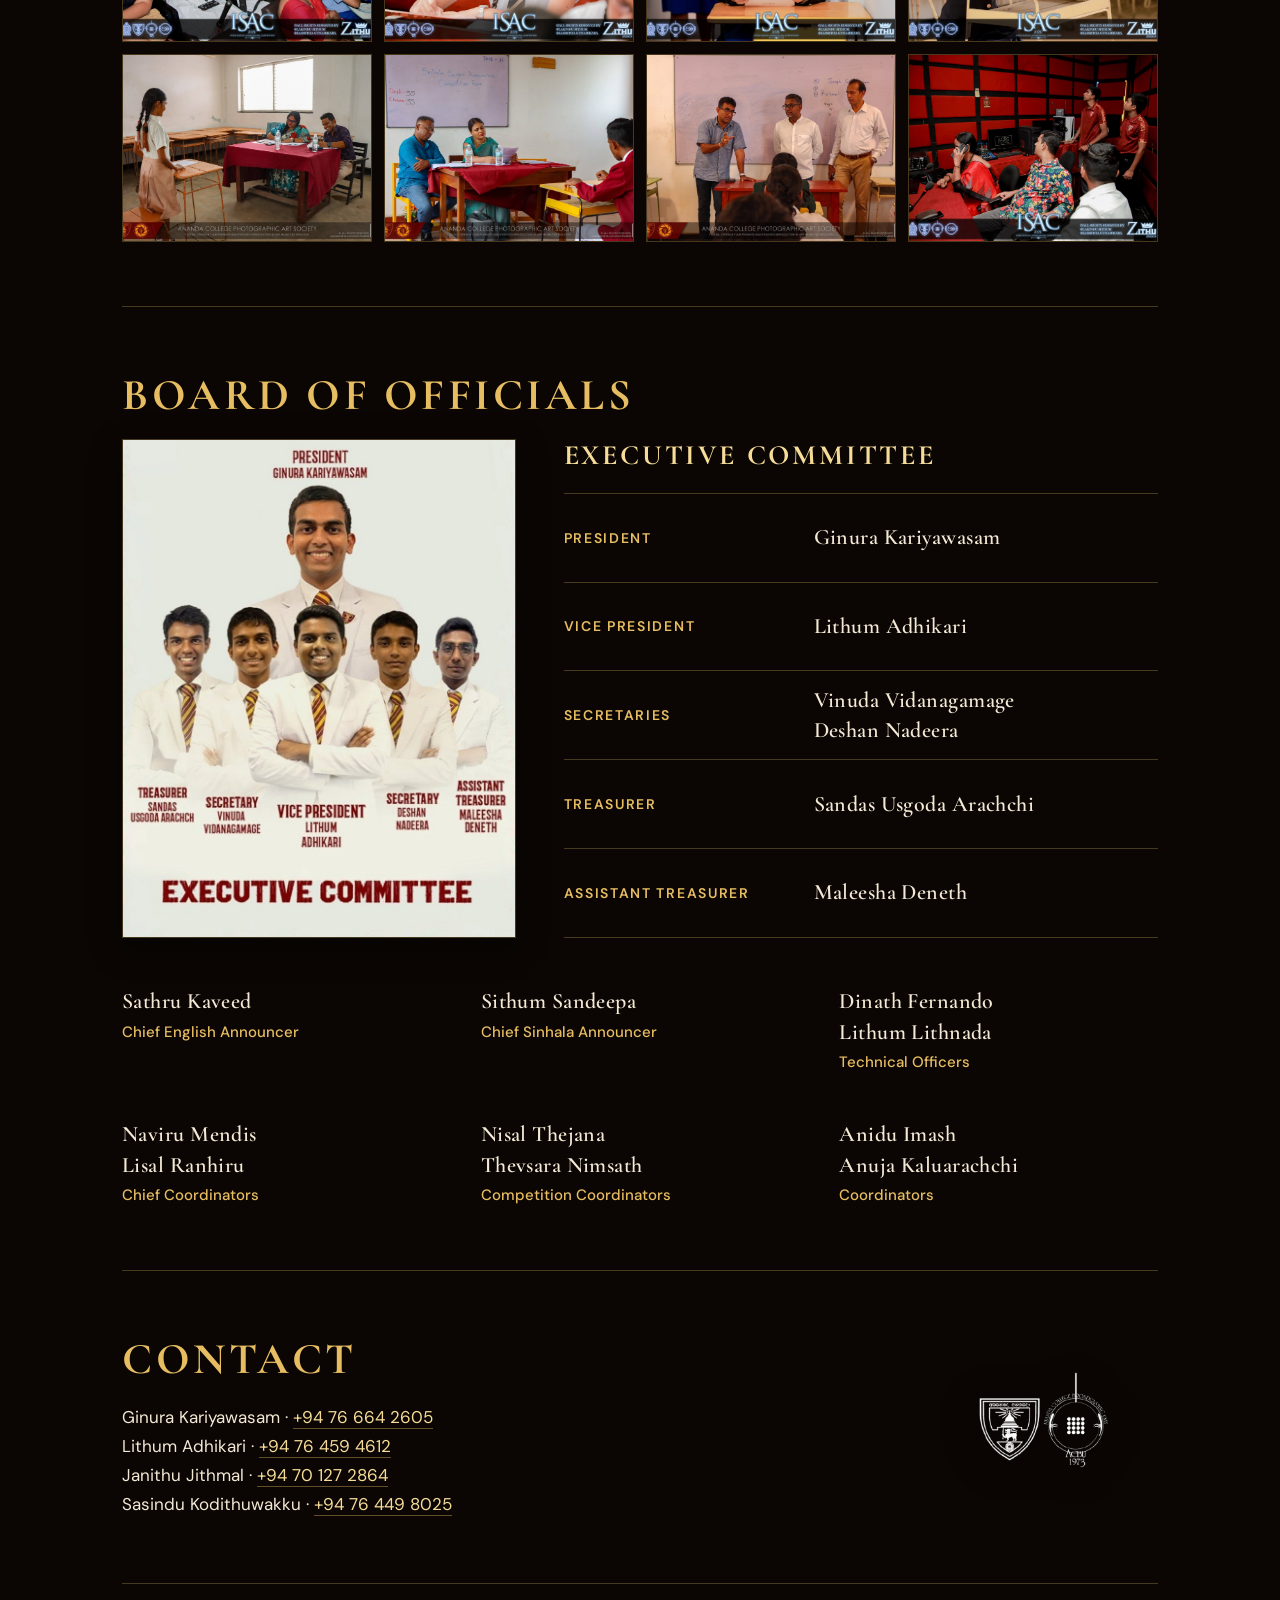
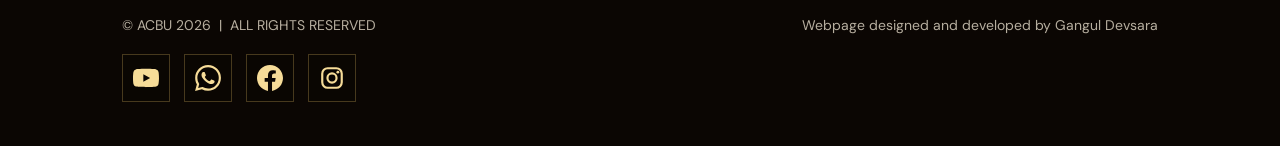
==== commit 24fd6565: "Update index.html" ====
--- a/index.html
+++ b/index.html
@@ -30,7 +30,11 @@
     <p class="kick">Ananda College Broadcasting Unit</p>
     <h1 id="hl"></h1>
     <p class="when" id="sub"></p>
-    <div class="bt"><button class="btn" id="reg">Register your school</button><a class="btn ghost rules" href="#" target="_blank" rel="noopener">Explore the rules</a></div>
+    <div class="bt">
+      <button class="btn" id="reg">Register your school</button>
+      <div class="bm" id="bm"><button class="btn" id="regteam">Register Team</button><button class="sl" id="login2">School login</button></div>
+      <a class="btn ghost rules" href="#" target="_blank" rel="noopener">Explore the rules</a>
+    </div>
     <img id="hero" alt="">
   </div>
   <section id="about"><h2>About</h2><div class="pre" id="ab"></div></section>
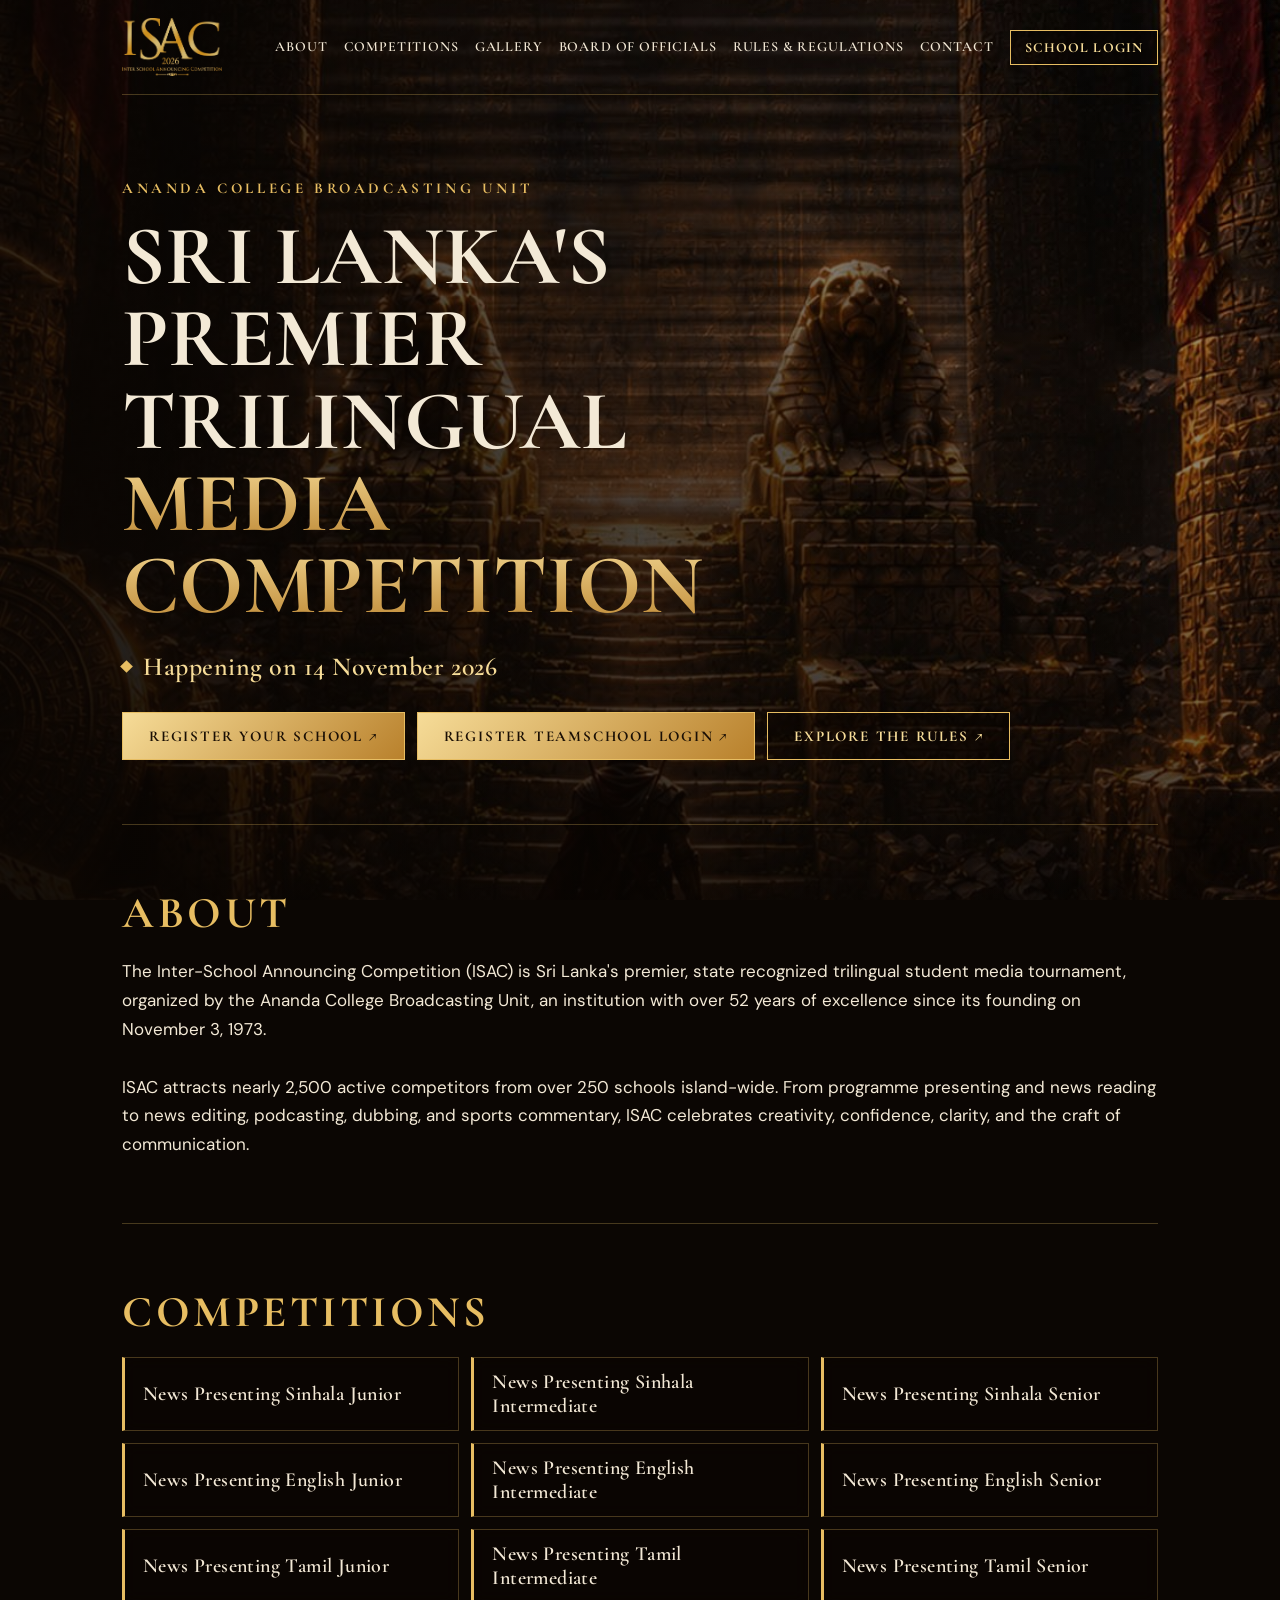
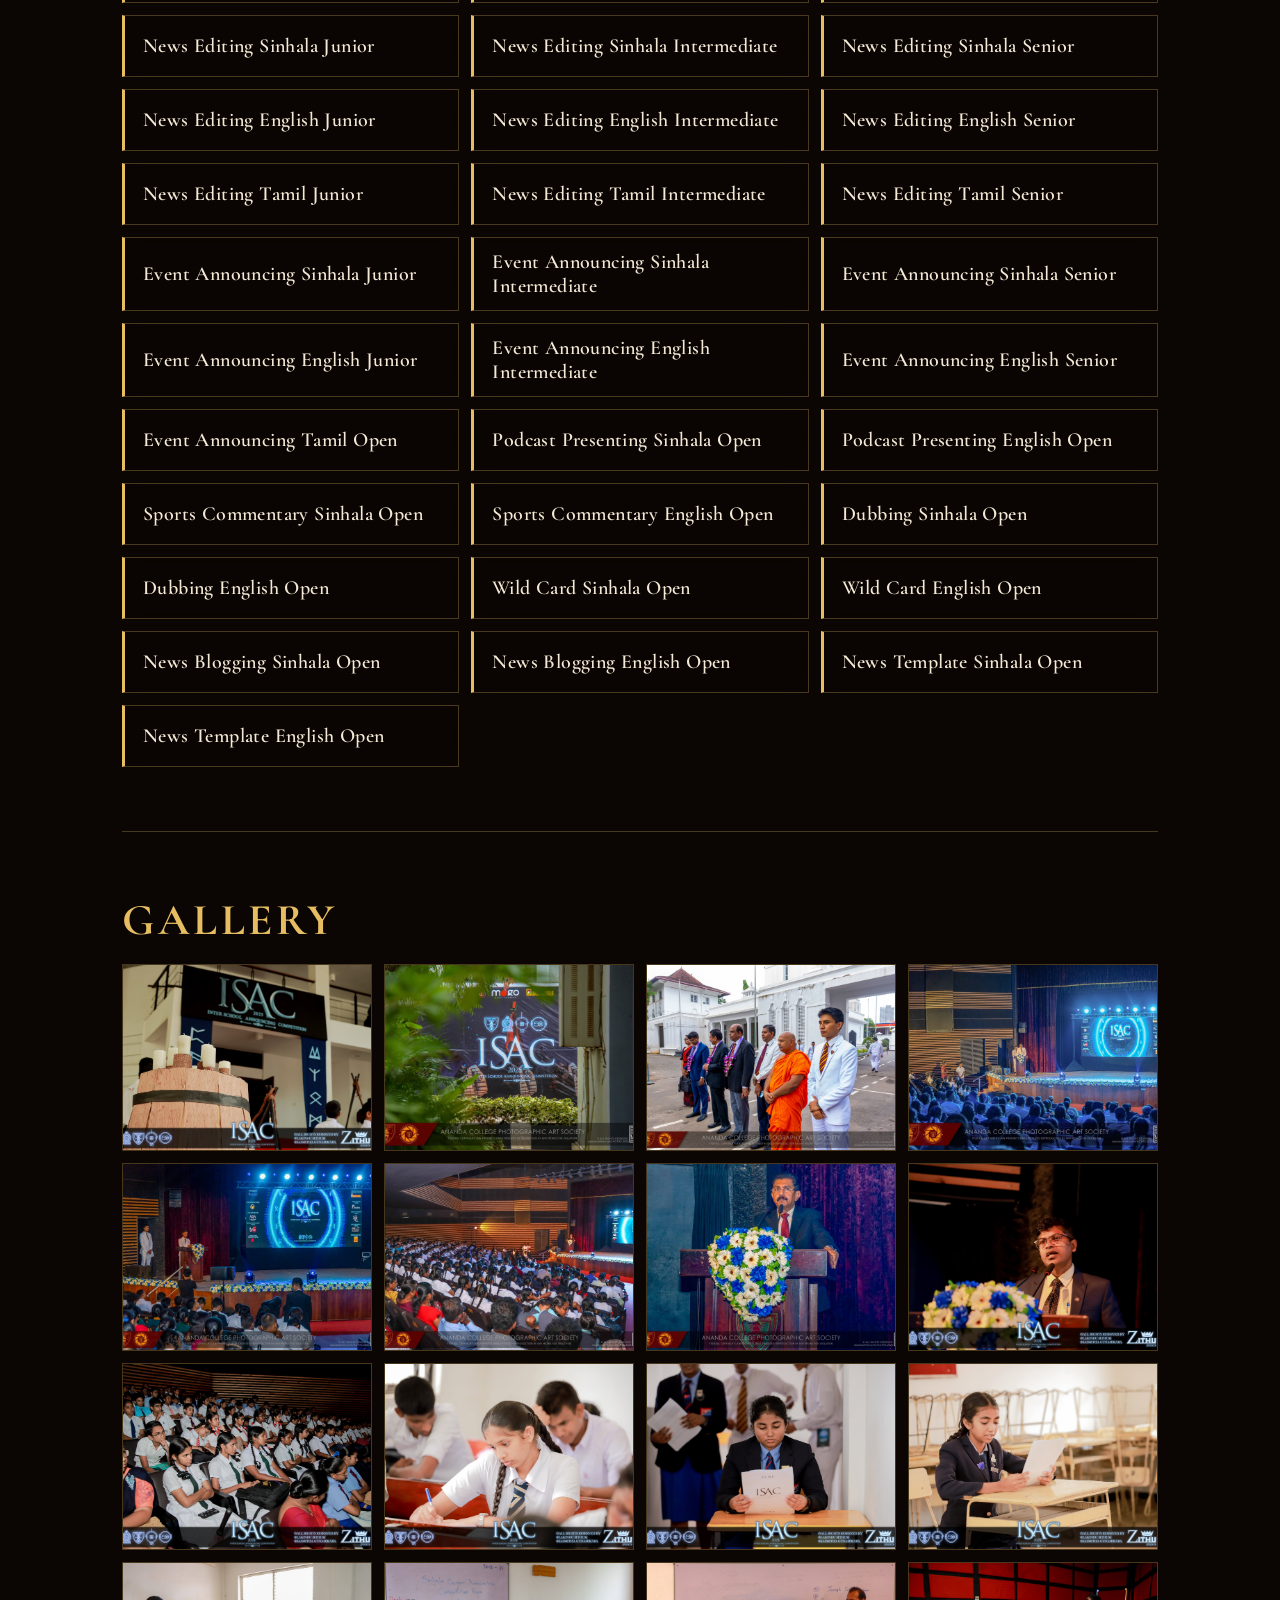
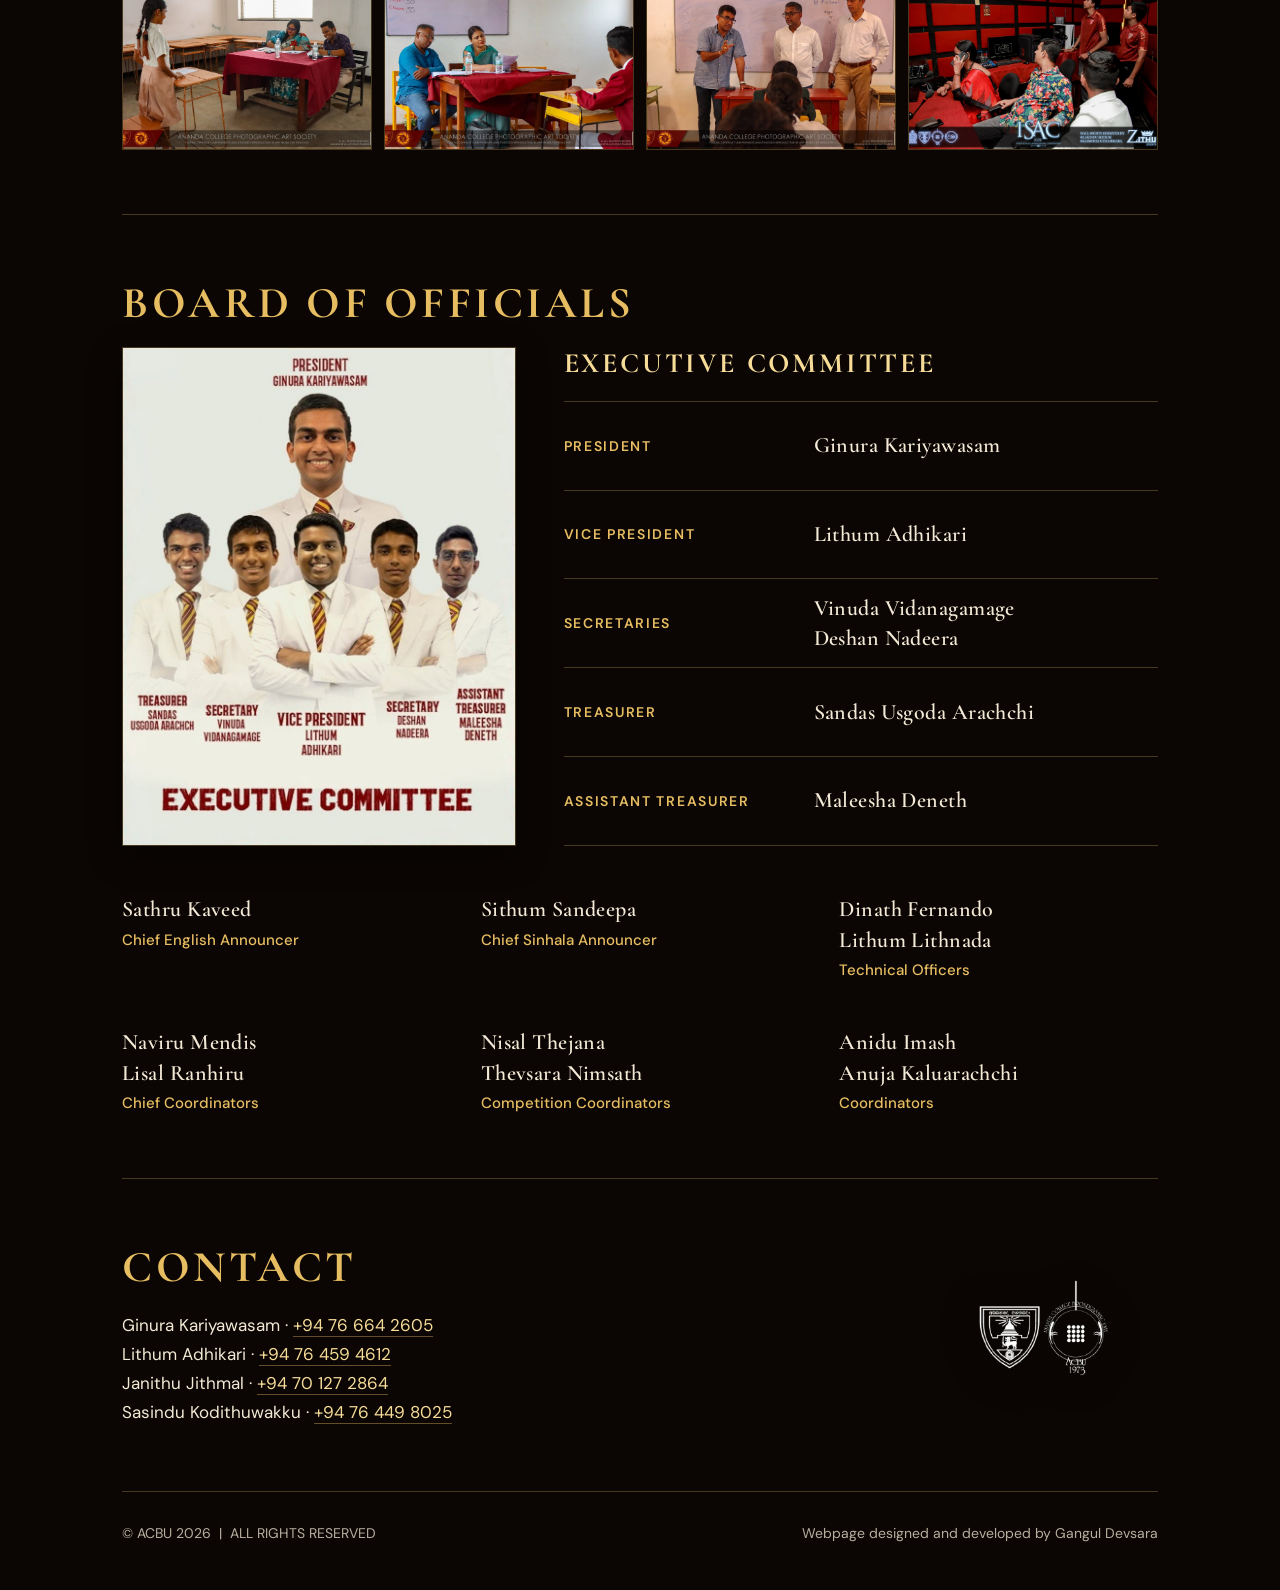
==== commit 2bc40405: "Update index.html" ====
--- a/index.html
+++ b/index.html
@@ -32,7 +32,7 @@
     <p class="when" id="sub"></p>
     <div class="bt">
       <button class="btn" id="reg">Register your school</button>
-      <div class="bm" id="bm"><button class="btn" id="regteam">Register Team</button><button class="sl" id="login2">School login</button></div>
+      <button class="btn two" id="regteam"><span class="b1">Register Team</span><span class="b2">School login</span></button>
       <a class="btn ghost rules" href="#" target="_blank" rel="noopener">Explore the rules</a>
     </div>
     <img id="hero" alt="">
--- a/style.css
+++ b/style.css
@@ -14,8 +14,9 @@
 .top{display:flex;justify-content:space-between;align-items:center;gap:16px 28px;padding:18px 0;border-bottom:1px solid var(--line);flex-wrap:wrap}
 .logo{display:block;line-height:0}
 .logo img{height:58px;width:auto;max-width:100%}
-.top nav{display:flex;align-items:center;gap:6px 26px;flex-wrap:wrap}
-.top nav a{font:600 13px var(--serif);font-size:15px;letter-spacing:.14em;text-transform:uppercase;color:var(--cream);text-decoration:none;padding:6px 0;border-bottom:1px solid transparent;transition:border-color .2s,color .2s}
+.top nav{display:flex;align-items:center;gap:6px 16px;flex-wrap:wrap}
+@media(min-width:1000px){.top nav{flex-wrap:nowrap}}
+.top nav a{white-space:nowrap;font:600 13px var(--serif);font-size:14px;letter-spacing:.06em;text-transform:uppercase;color:var(--cream);text-decoration:none;padding:6px 0;border-bottom:1px solid transparent;transition:border-color .2s,color .2s}
 .top nav a:hover{color:var(--gold2);border-color:var(--gold)}
 /* buttons */
 .btn{display:inline-block;cursor:pointer;text-decoration:none;font:700 15px var(--serif);letter-spacing:.12em;text-transform:uppercase;padding:14px 26px;border:1px solid var(--gold);color:#1a0f05;background:linear-gradient(135deg,var(--gold2),var(--gold3));transition:filter .15s,background .15s,color .15s}
@@ -23,7 +24,7 @@
 .btn:hover{filter:brightness(1.12)}.btn:disabled{opacity:.5;cursor:default}
 .btn.ghost{background:rgba(9,5,2,.35);color:var(--gold2)}
 .btn.ghost:hover{background:rgba(231,189,98,.14);filter:none}
-.top .btn{padding:10px 18px;font-size:14px}
+.top .btn{padding:8px 14px;font-size:14px;letter-spacing:.08em;white-space:nowrap}
 .box .btn::after,.btn.alt::after,.top .btn::after{content:none}
 .btn.alt{background:transparent;color:var(--gold2)}
 /* hero */
@@ -33,7 +34,10 @@
 h1 .gd{background:linear-gradient(180deg,var(--gold2),var(--gold3));-webkit-background-clip:text;background-clip:text;-webkit-text-fill-color:transparent;color:var(--gold)}
 .when{margin:0 0 30px;display:flex;align-items:center;gap:12px;font:600 clamp(20px,2.6vw,26px) var(--serif);color:var(--gold2);letter-spacing:.02em}
 .when::before{content:"";width:9px;height:9px;background:var(--gold);transform:rotate(45deg);flex:none}
-.bt{display:flex;gap:12px;flex-wrap:wrap}
+.bt{display:flex;gap:12px;flex-wrap:wrap;align-items:flex-start}
+.bm{display:flex;flex-direction:column;align-items:center;gap:8px}
+.sl{cursor:pointer;background:none;border:0;border-bottom:1px solid rgba(231,189,98,.4);padding:2px 0;font:600 12px/1.3 var(--sans);letter-spacing:.14em;text-transform:uppercase;color:var(--gold2);transition:color .2s,border-color .2s}
+.sl:hover{color:var(--cream);border-color:var(--gold)}
 #hero{display:none;width:100%;max-height:380px;object-fit:cover;margin-top:30px;border:1px solid var(--line)}
 /* sections */
 section{padding:clamp(36px,6vw,64px) 0;border-top:1px solid var(--line);scroll-margin-top:8px}
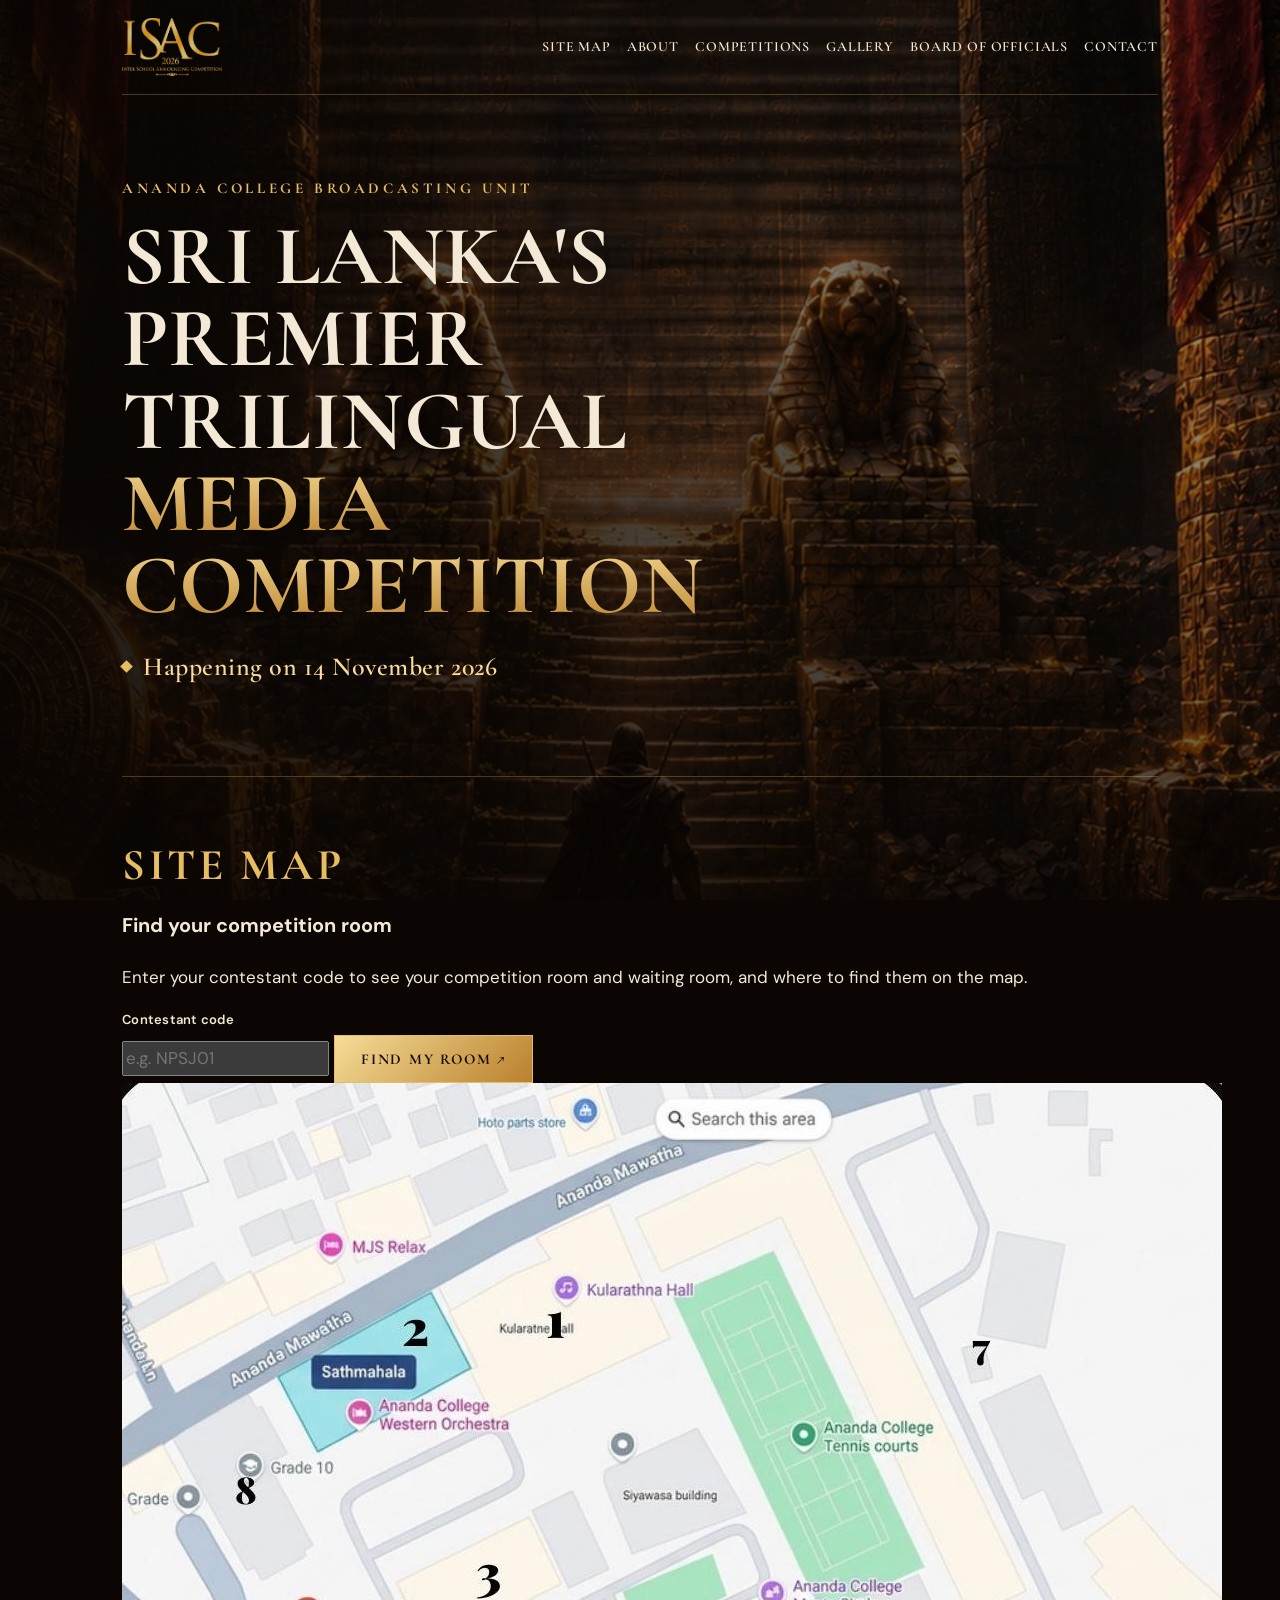
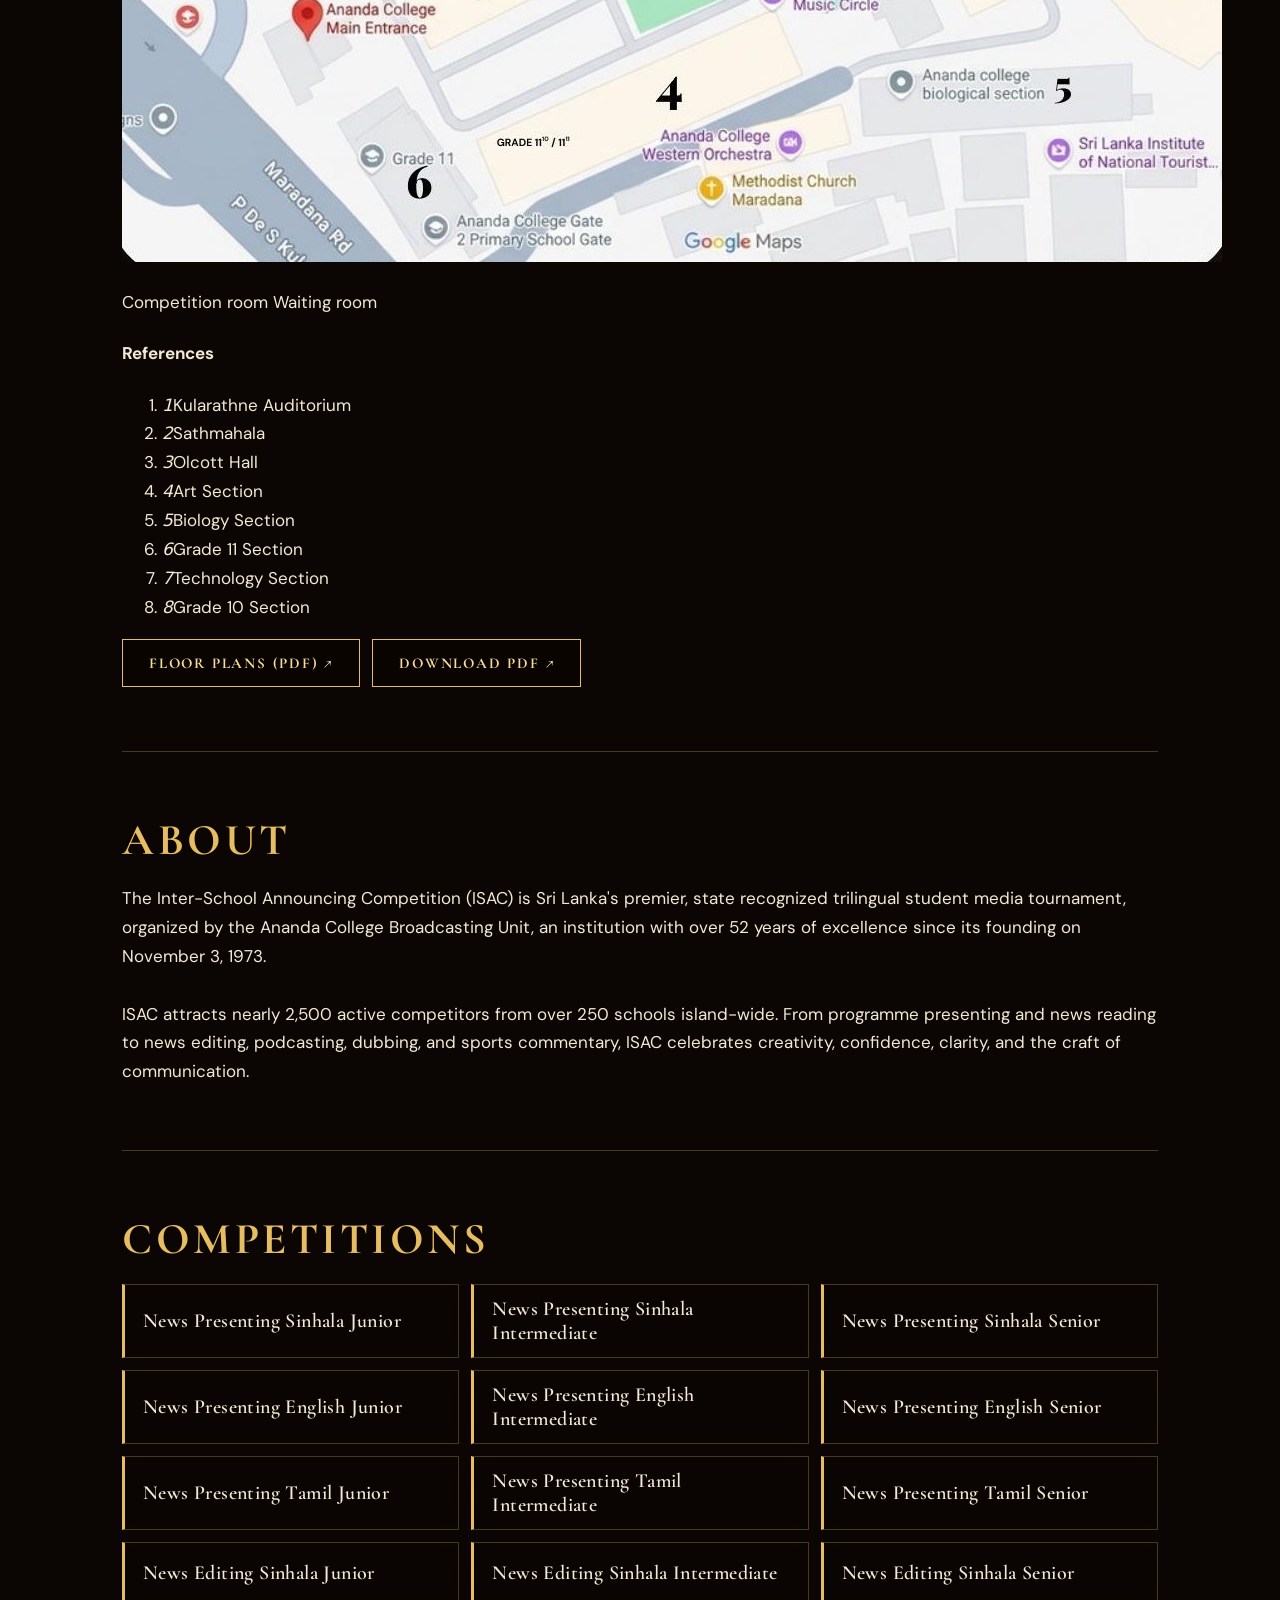
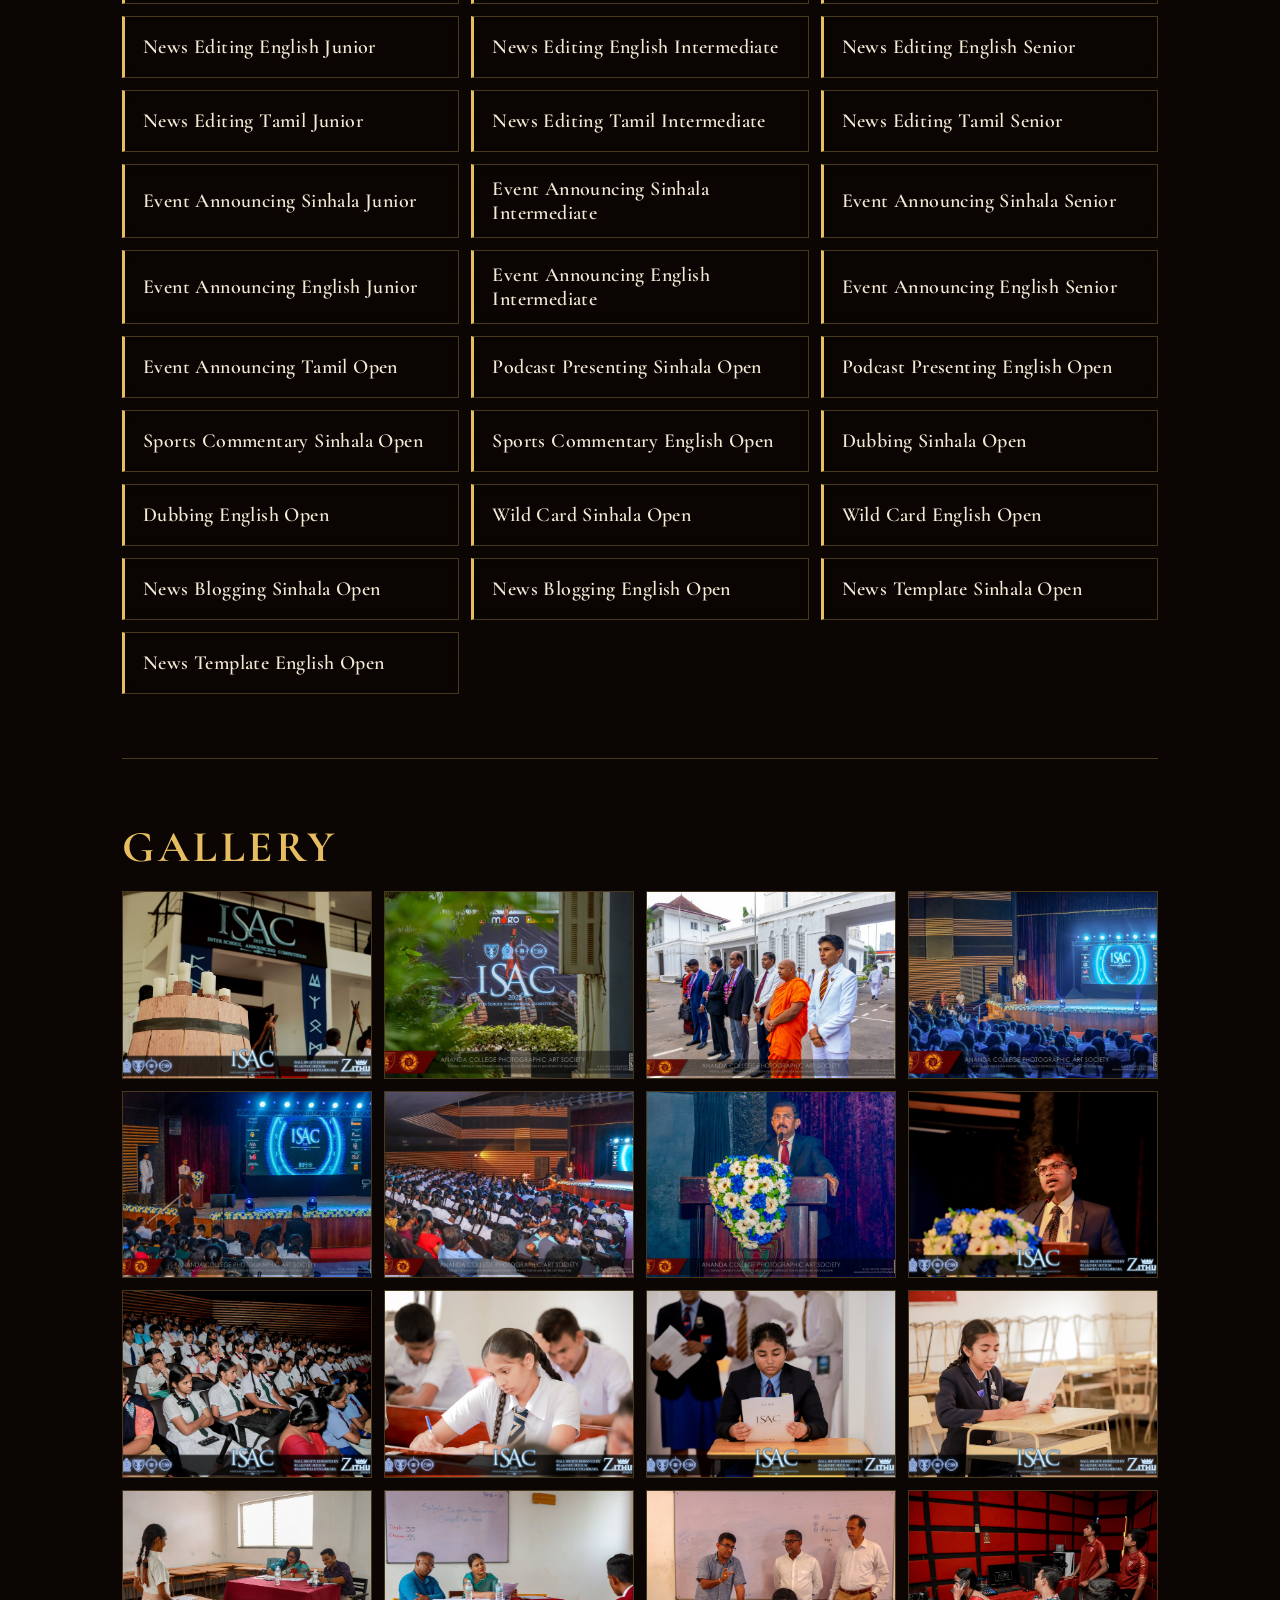
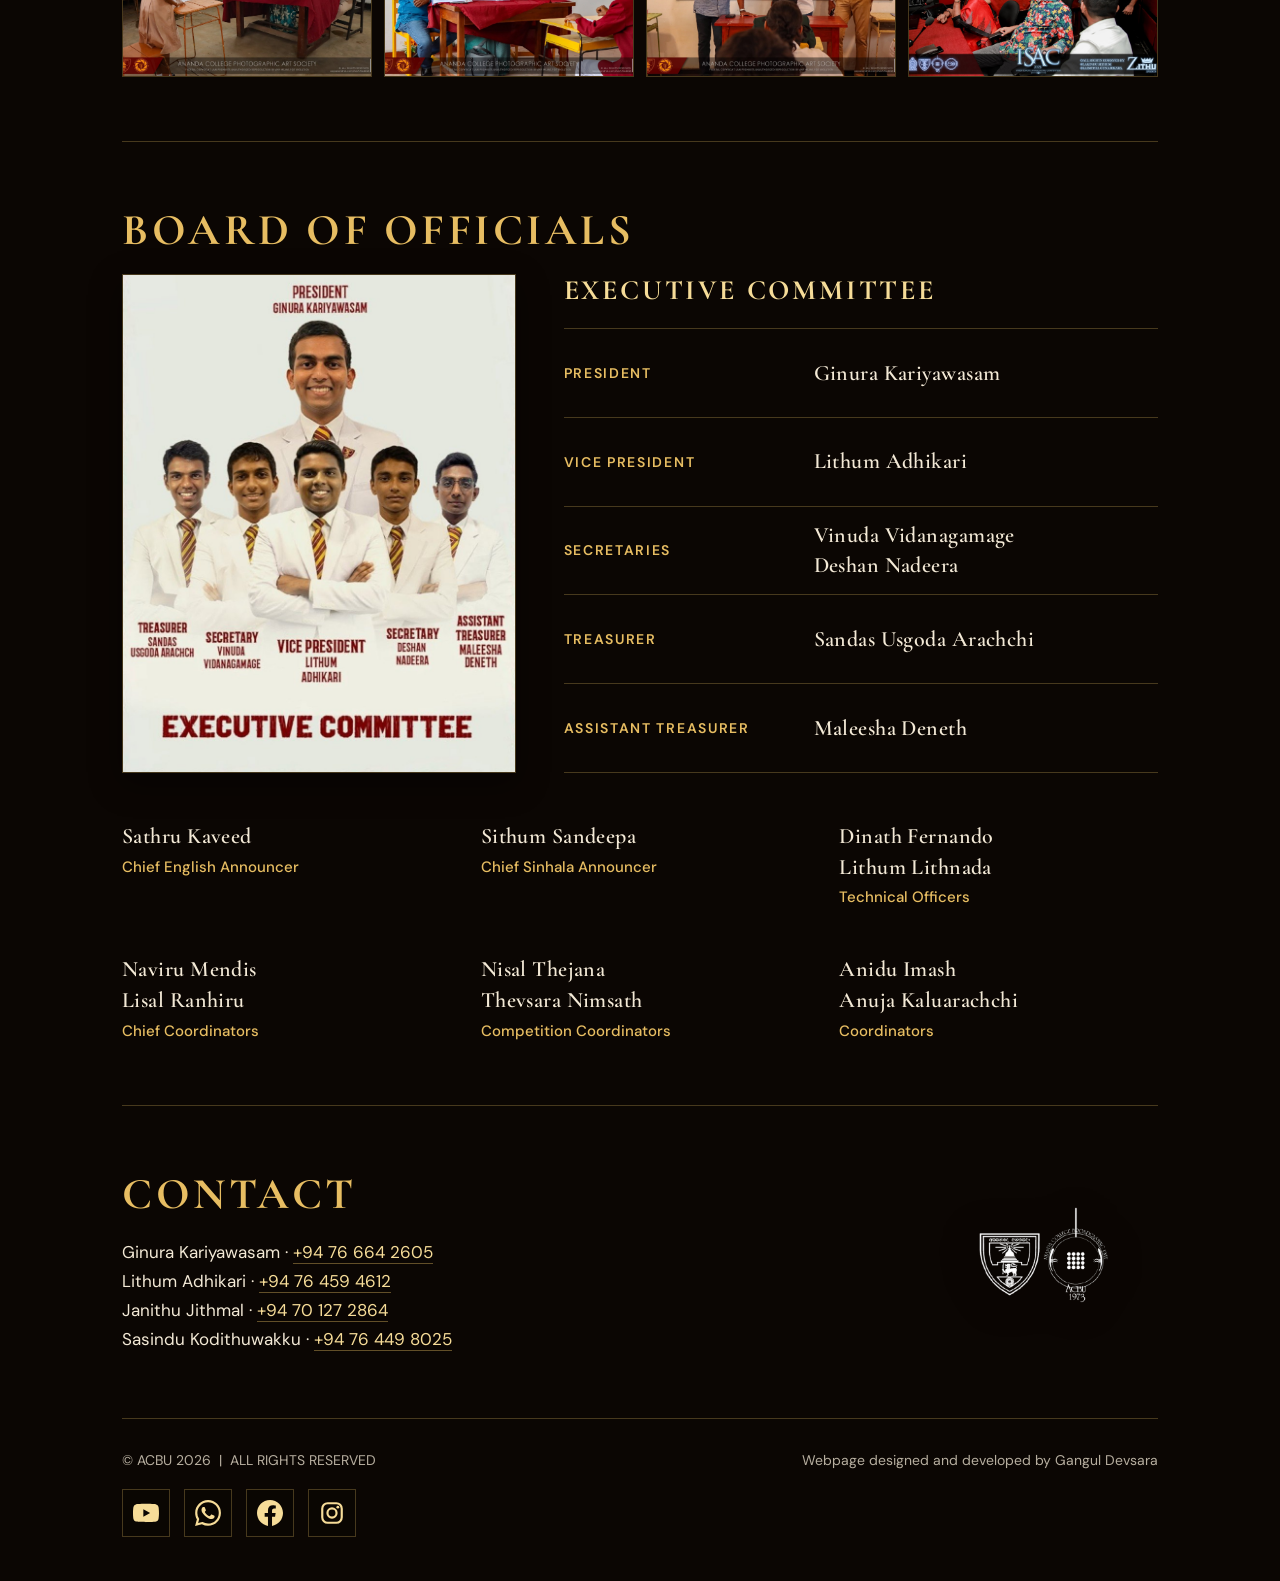
==== commit 94e8cf87: "Update index.html" ====
--- a/index.html
+++ b/index.html
@@ -17,26 +17,51 @@
   <header class="top">
     <a class="logo" href="#top" id="lg" aria-label="ISAC 2026"></a>
     <nav aria-label="Main">
+      <a href="#sitemap">Site Map</a>
       <a href="#about">About</a>
       <a href="#competitions">Competitions</a>
       <a href="#gallery" id="gnav">Gallery</a>
       <a href="#committee">Board of Officials</a>
-      <a class="rules" href="#" target="_blank" rel="noopener">Rules &amp; Regulations</a>
       <a href="#contact">Contact</a>
-      <button class="btn ghost" id="login">School login</button>
     </nav>
   </header>
   <div class="hero" id="top">
     <p class="kick">Ananda College Broadcasting Unit</p>
     <h1 id="hl"></h1>
     <p class="when" id="sub"></p>
-    <div class="bt">
-      <button class="btn" id="reg">Register your school</button>
-      <button class="btn two" id="regteam"><span class="b1">Register Team</span><span class="b2">School login</span></button>
-      <a class="btn ghost rules" href="#" target="_blank" rel="noopener">Explore the rules</a>
-    </div>
     <img id="hero" alt="">
   </div>
+  <section id="sitemap"><h2>Site Map</h2>
+    <div class="fr">
+      <div class="frl">
+        <h3>Find your competition room</h3>
+        <p class="frh">Enter your contestant code to see your competition room and waiting room, and where to find them on the map.</p>
+        <form class="frform" id="frf" autocomplete="off" novalidate>
+          <label for="frc">Contestant code</label>
+          <input id="frc" name="code" placeholder="e.g. NPSJ01" autocapitalize="characters" spellcheck="false" maxlength="24">
+          <button class="btn" id="frb" type="submit">Find my room</button>
+        </form>
+        <div class="frmsg" id="frm" role="status" aria-live="polite"></div>
+        <div class="frres" id="frr" hidden></div>
+      </div>
+      <div class="frr2">
+        <div class="frmap" id="frmap"><img src="site-map-single.jpg" alt="Map of the Ananda College school grounds with numbered sections"></div>
+        <p class="frleg"><i class="d k-c"></i>Competition room <i class="d k-w"></i>Waiting room</p>
+        <h4 class="refh">References</h4>
+        <ol class="refs" id="refs">
+          <li data-n="1"><i>1</i>Kularathne Auditorium</li>
+          <li data-n="2"><i>2</i>Sathmahala</li>
+          <li data-n="3"><i>3</i>Olcott Hall</li>
+          <li data-n="4"><i>4</i>Art Section</li>
+          <li data-n="5"><i>5</i>Biology Section</li>
+          <li data-n="6"><i>6</i>Grade 11 Section</li>
+          <li data-n="7"><i>7</i>Technology Section</li>
+          <li data-n="8"><i>8</i>Grade 10 Section</li>
+        </ol>
+      </div>
+    </div>
+    <div class="bt frpdf"><a class="btn ghost" href="site-map.pdf" target="_blank" rel="noopener">Floor plans (PDF)</a><a class="btn ghost" href="site-map.pdf" download>Download PDF</a></div>
+  </section>
   <section id="about"><h2>About</h2><div class="pre" id="ab"></div></section>
   <section id="competitions"><h2>Competitions</h2><div class="grid" id="comps"></div></section>
   <section id="gallery"><h2>Gallery</h2><div class="gal" id="gal"></div></section>
@@ -96,6 +121,7 @@
 <div class="ov" id="ov" role="dialog" aria-modal="true"><div class="box" id="box"></div></div>
 <script src="config.js"></script>
 <script src="app.js"></script>
+<script src="find.js"></script>
 <script src="gallery.js"></script>
 </body>
 </html>
--- a/style.css
+++ b/style.css
@@ -34,10 +34,11 @@
 h1 .gd{background:linear-gradient(180deg,var(--gold2),var(--gold3));-webkit-background-clip:text;background-clip:text;-webkit-text-fill-color:transparent;color:var(--gold)}
 .when{margin:0 0 30px;display:flex;align-items:center;gap:12px;font:600 clamp(20px,2.6vw,26px) var(--serif);color:var(--gold2);letter-spacing:.02em}
 .when::before{content:"";width:9px;height:9px;background:var(--gold);transform:rotate(45deg);flex:none}
-.bt{display:flex;gap:12px;flex-wrap:wrap;align-items:flex-start}
-.bm{display:flex;flex-direction:column;align-items:center;gap:8px}
-.sl{cursor:pointer;background:none;border:0;border-bottom:1px solid rgba(231,189,98,.4);padding:2px 0;font:600 12px/1.3 var(--sans);letter-spacing:.14em;text-transform:uppercase;color:var(--gold2);transition:color .2s,border-color .2s}
-.sl:hover{color:var(--cream);border-color:var(--gold)}
+.bt{display:flex;gap:12px;flex-wrap:wrap;align-items:stretch}
+.btn.two{display:inline-flex;flex-direction:column;align-items:center;justify-content:center;padding:12px 26px;line-height:1.2}
+.btn.two::after{content:none}
+.btn.two .b1::after{content:" \2197"}
+.btn.two .b2{margin-top:4px;font:600 11px/1.2 var(--sans);letter-spacing:.16em;opacity:.8}
 #hero{display:none;width:100%;max-height:380px;object-fit:cover;margin-top:30px;border:1px solid var(--line)}
 /* sections */
 section{padding:clamp(36px,6vw,64px) 0;border-top:1px solid var(--line);scroll-margin-top:8px}
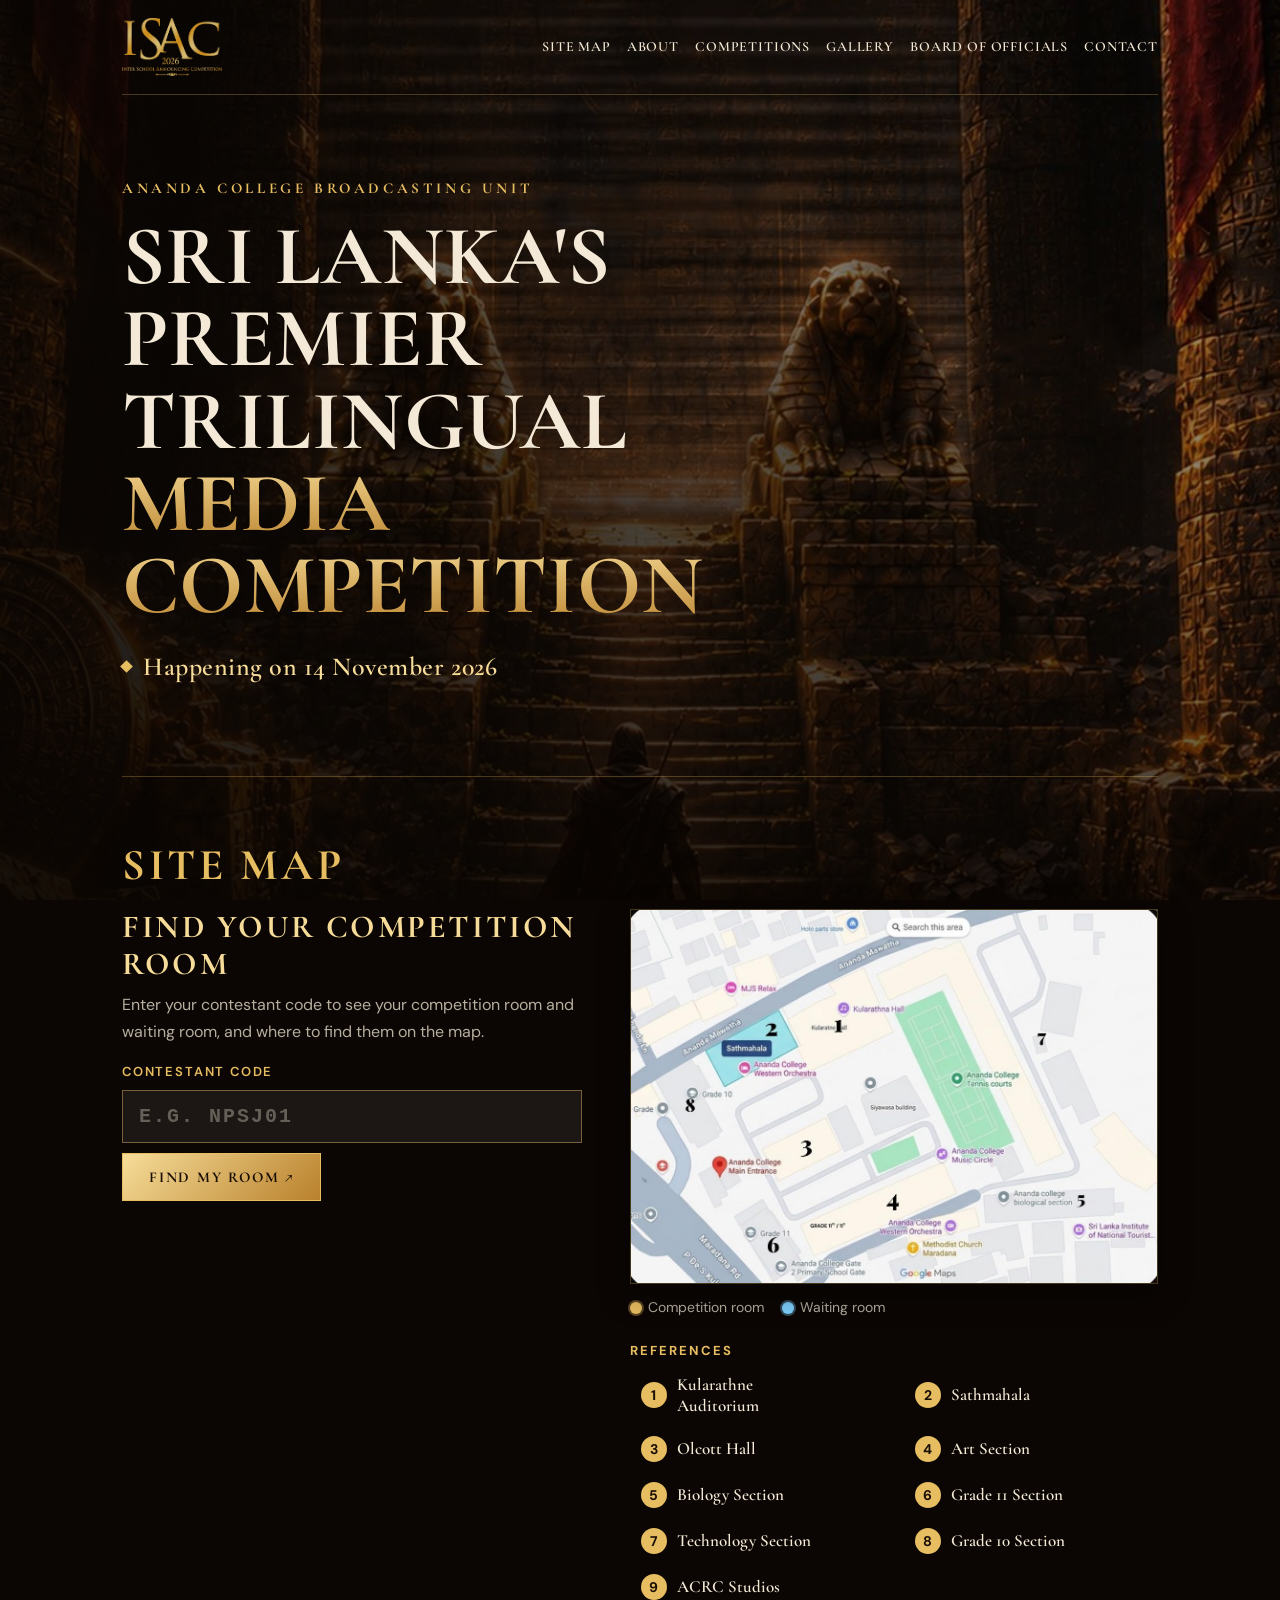
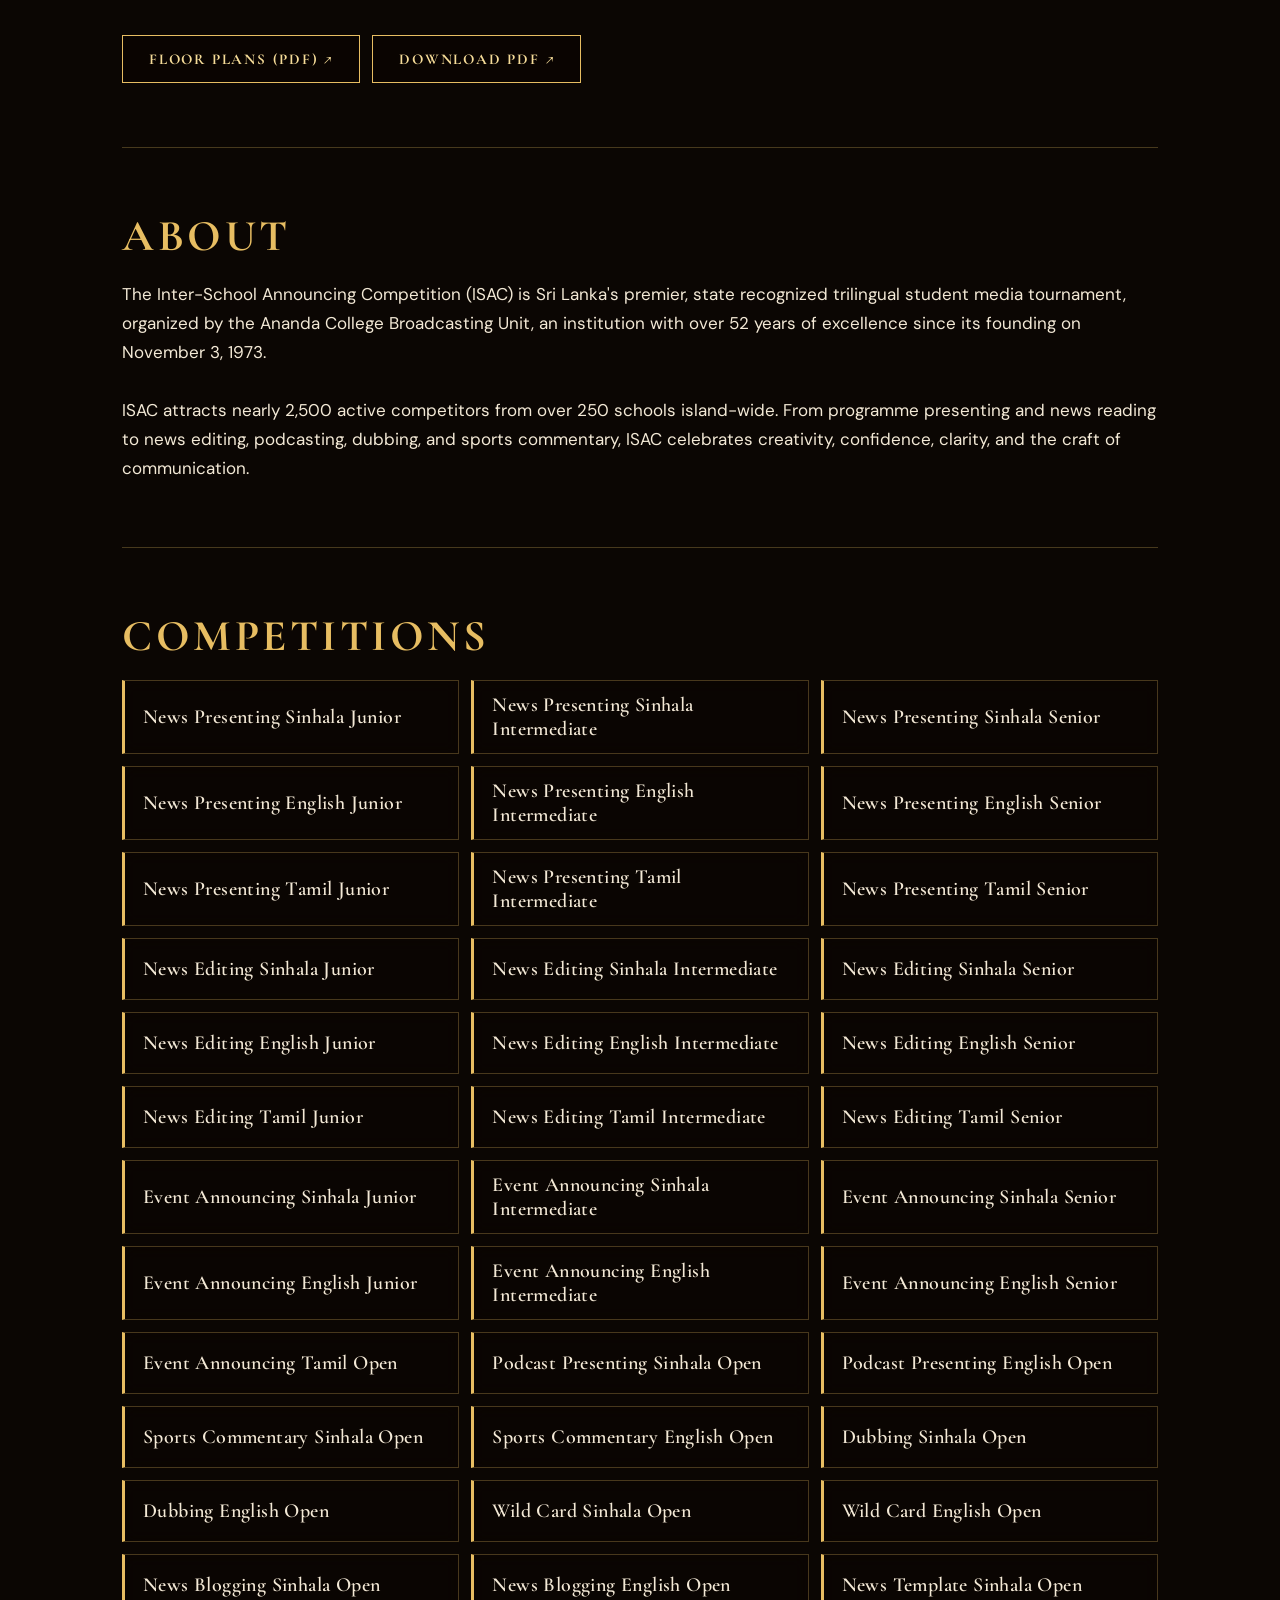
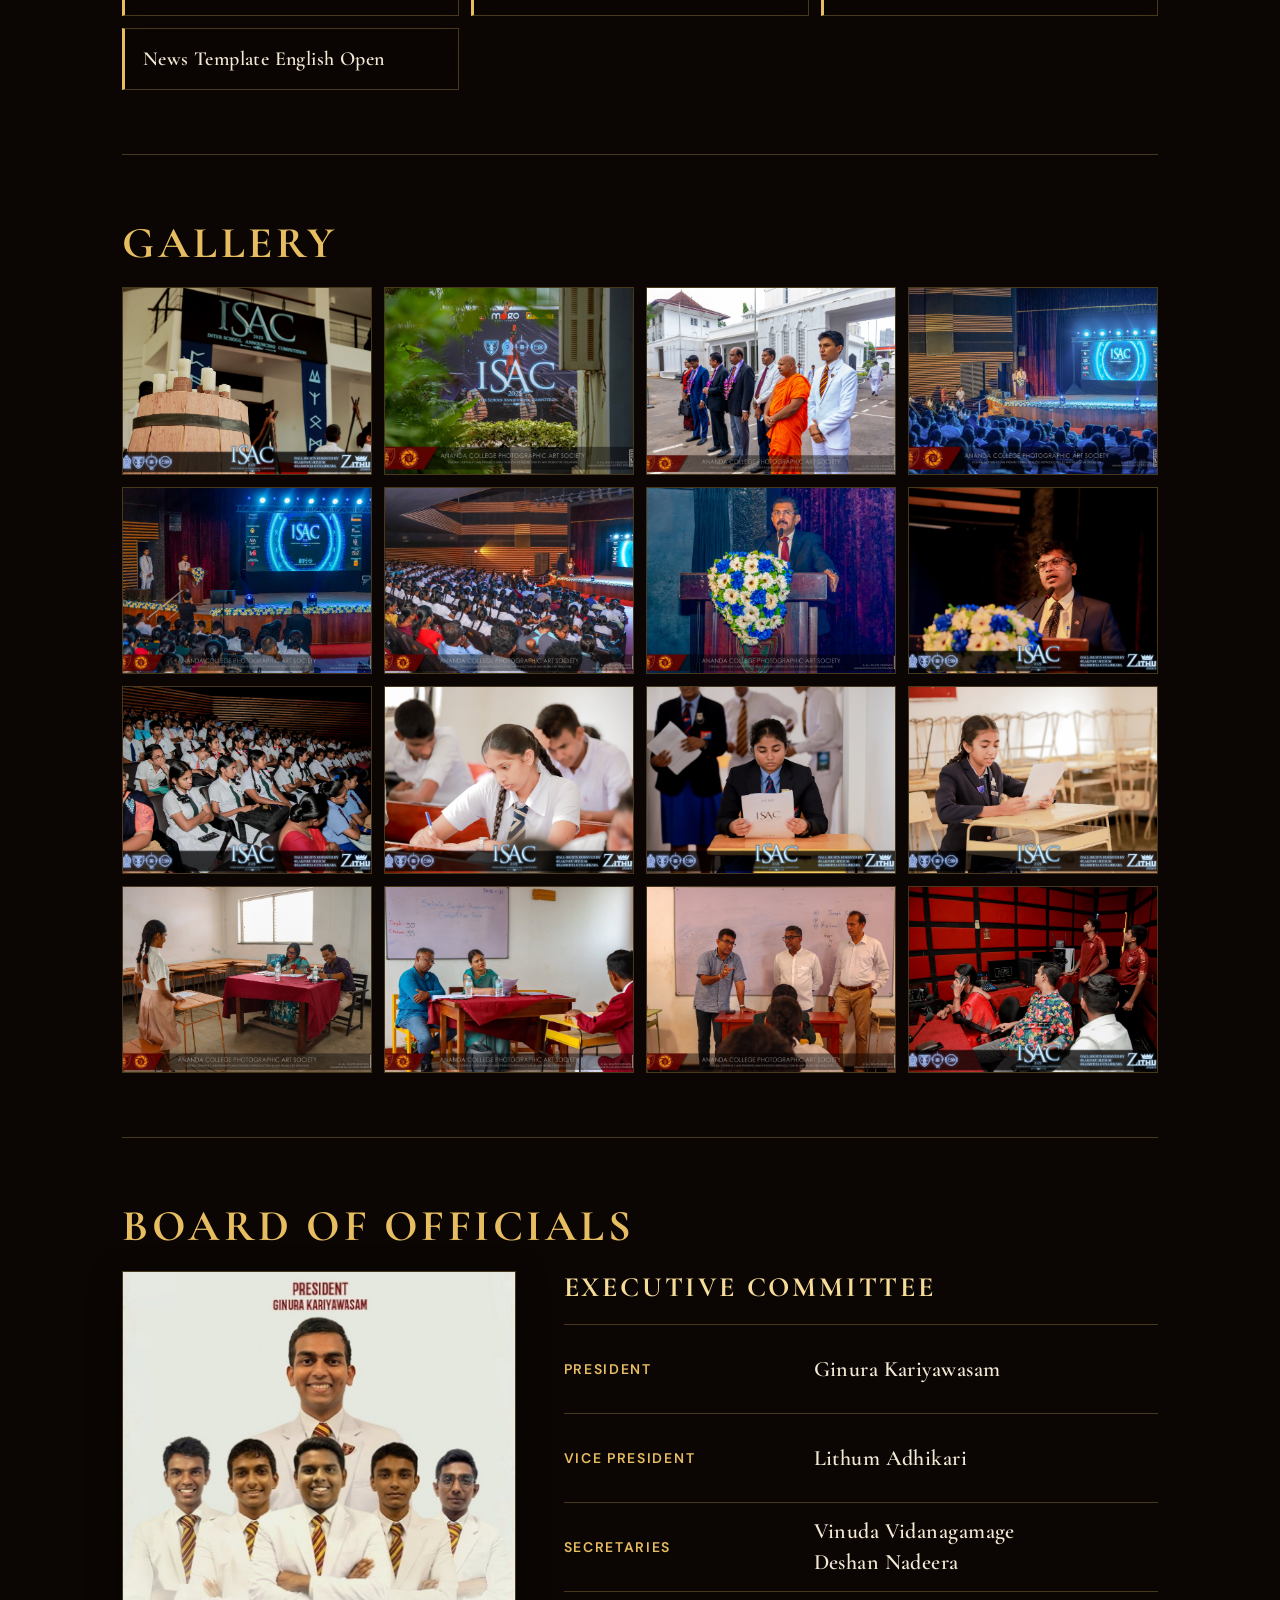
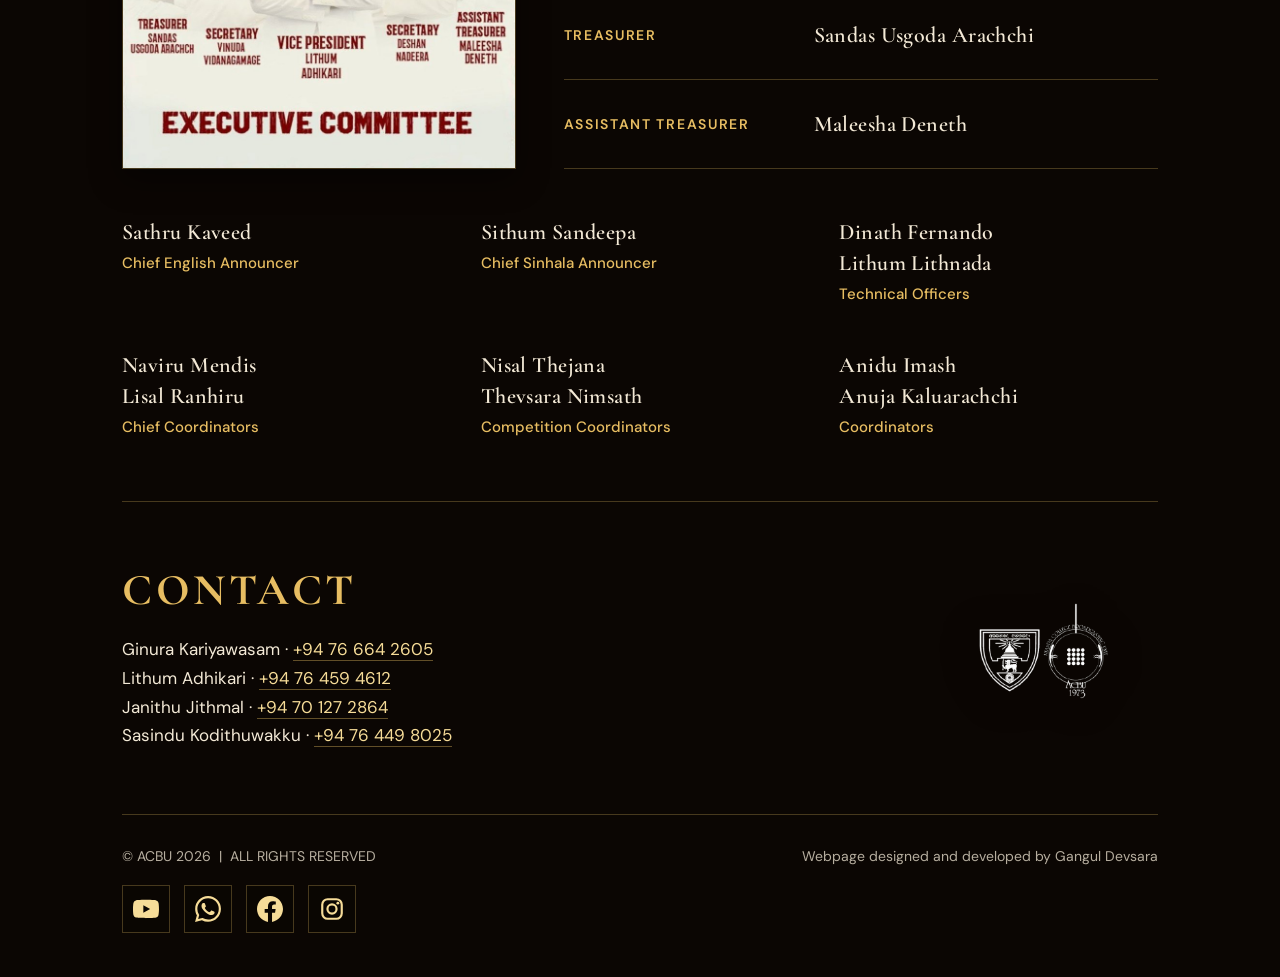
==== commit b019ff3d: "Update index.html" ====
--- a/index.html
+++ b/index.html
@@ -57,6 +57,7 @@
           <li data-n="6"><i>6</i>Grade 11 Section</li>
           <li data-n="7"><i>7</i>Technology Section</li>
           <li data-n="8"><i>8</i>Grade 10 Section</li>
+          <li data-n="9"><i>9</i>ACRC Studios</li>
         </ol>
       </div>
     </div>
--- a/style.css
+++ b/style.css
@@ -84,6 +84,13 @@
 .exr span{font:600 14px/1.3 var(--sans);letter-spacing:.12em;text-transform:uppercase;color:var(--gold)}
 .exr b{display:block;font:600 22px/1.4 var(--serif);letter-spacing:.02em;color:var(--cream)}
 @media(max-width:700px){.exrow{flex-direction:column}.exrow .exec{width:100%;max-width:420px}.exr{grid-template-columns:minmax(100px,40%) 1fr;gap:6px 14px;padding:14px 0}.exr b{font-size:19px}.trow{display:grid;grid-template-columns:1fr 1fr;gap:28px 20px}}
+/* site map */
+.mapl{display:block;line-height:0}
+.sitemap{display:block;width:100%;height:auto;border:1px solid var(--line);box-shadow:0 10px 30px rgba(0,0,0,.45)}
+.mapw{display:flex;align-items:center;gap:32px 48px;flex-wrap:wrap}
+.mapw .mapl{flex:0 0 auto;width:min(340px,100%)}
+.mapi{flex:1;min-width:240px}
+.mapi p{margin:0 0 22px;font:600 clamp(20px,2.4vw,24px)/1.3 var(--serif);color:var(--cream)}
 /* social links */
 .fl p{margin:0}
 .social{display:flex;flex-wrap:wrap;align-items:center;gap:14px;margin-top:16px}
@@ -113,3 +120,62 @@
 .cnt{float:right;font:500 14px var(--sans);color:var(--mu)}
 @media(max-width:700px){.top{justify-content:center;text-align:center}.top nav{justify-content:center}.logo img{height:52px}footer{flex-direction:column;align-items:center;text-align:center}.social{justify-content:center}}
 @media(prefers-reduced-motion:reduce){html{scroll-behavior:auto}*{transition:none!important}}
+/* find my competition room */
+.fr{display:grid;grid-template-columns:minmax(0,1fr) minmax(0,1.15fr);gap:32px 48px;align-items:start}
+.frl h3{margin:0 0 8px;font:700 clamp(24px,3vw,32px)/1.15 var(--serif);letter-spacing:.08em;text-transform:uppercase;color:var(--gold2)}
+.frh{margin:0 0 18px;color:var(--mu);font-size:16px}
+.frform{display:grid;gap:10px}
+.frform label{margin:0;font:600 13px var(--sans);letter-spacing:.14em;text-transform:uppercase;color:var(--gold)}
+.frform input{width:100%;padding:14px 16px;font:600 20px ui-monospace,monospace;letter-spacing:.1em;text-transform:uppercase;color:#fff;background:rgba(255,255,255,.07);border:1px solid rgba(231,189,98,.45)}
+.frform input::placeholder{color:rgba(243,233,214,.35)}
+.frform input:focus{outline:2px solid var(--gold);outline-offset:0}
+.frform .btn{justify-self:start}
+.frmsg{min-height:22px;margin-top:10px;font-size:15px;color:var(--mu)}.frmsg.bad{color:#ff9d8c}
+.frres{margin-top:14px;padding:20px;background:rgba(11,6,3,.72);border:1px solid var(--line);border-left:3px solid var(--gold);-webkit-backdrop-filter:blur(8px);backdrop-filter:blur(8px)}
+.frres[hidden]{display:none}
+.rcat{margin:0;font:700 clamp(21px,2.6vw,26px)/1.2 var(--serif);color:var(--cream)}
+.rcode{margin:4px 0 14px;font:600 14px ui-monospace,monospace;letter-spacing:.14em;color:var(--gold)}
+.rb{padding:12px 0;border-top:1px solid var(--line)}
+.rb h4{margin:0 0 8px;display:flex;align-items:center;gap:10px;font:700 13px var(--sans);letter-spacing:.16em;text-transform:uppercase;color:var(--gold2)}
+.rr{display:flex;align-items:baseline;gap:6px 14px;flex-wrap:wrap;padding:3px 0}
+.rr b{font:700 30px/1.1 var(--serif);color:var(--cream)}
+.rr b sup{font-size:.55em;vertical-align:super;line-height:0}
+.rr span{font-size:15px;color:var(--mu)}
+.rn{margin:8px 0 0;font-size:14px;color:var(--mu)}
+.d{display:inline-block;width:12px;height:12px;border-radius:50%;flex:none;vertical-align:middle;margin:0 6px 0 14px}
+.rb h4 .d{margin:0}
+.d.k-c{background:var(--gold);box-shadow:0 0 0 2px rgba(231,189,98,.35)}
+.d.k-w{background:#7fd1ff;box-shadow:0 0 0 2px rgba(127,209,255,.35)}
+.frmap{position:relative;line-height:0;border:1px solid var(--line);box-shadow:0 10px 30px rgba(0,0,0,.45)}
+.frmap img{display:block;width:100%;height:auto}
+.pin{position:absolute;width:44px;height:44px;margin:-22px 0 0 -22px;border-radius:50%;border:4px solid var(--gold);background:rgba(231,189,98,.28);box-shadow:0 0 0 3px rgba(9,5,2,.7),0 0 18px rgba(231,189,98,.8);animation:pp 1.6s ease-out infinite;pointer-events:none}
+.pin.k-w{border-color:#7fd1ff;background:rgba(127,209,255,.28);box-shadow:0 0 0 3px rgba(9,5,2,.7),0 0 18px rgba(127,209,255,.8)}
+.pin.k-w.off{transform:translate(26px,18px) scale(.7)}
+@keyframes pp{0%{opacity:1}60%{opacity:.55}100%{opacity:1}}
+.frleg{margin:12px 0 0;font-size:14px;color:var(--mu)}
+.frleg .d:first-child{margin-left:0}
+.refh{margin:22px 0 8px;font:700 13px var(--sans);letter-spacing:.16em;text-transform:uppercase;color:var(--gold)}
+.refs{list-style:none;margin:0;padding:0;display:grid;grid-template-columns:repeat(2,minmax(0,1fr));gap:6px 20px}
+.refs li{display:flex;align-items:center;gap:10px;padding:6px 10px;font:600 17px/1.25 var(--serif);color:var(--cream);border:1px solid transparent}
+.refs li i{display:inline-flex;align-items:center;justify-content:center;width:26px;height:26px;flex:none;font:700 14px var(--sans);font-style:normal;color:#1a0f05;background:var(--gold);border-radius:50%}
+.frpdf{margin-top:28px}
+@media(max-width:860px){.fr{grid-template-columns:1fr}.refs{grid-template-columns:1fr 1fr}}
+@media(max-width:480px){.refs{grid-template-columns:1fr}.rr b{font-size:26px}}
+@media(prefers-reduced-motion:reduce){.pin{animation:none}}
+
+.rr{display:block;padding:8px 0}
+.rname{margin:0;font:700 clamp(20px,2.4vw,24px)/1.2 var(--serif);color:var(--cream)}
+.rloc{margin:3px 0 0;display:flex;align-items:baseline;gap:4px 12px;flex-wrap:wrap;font-size:15px;color:var(--mu)}
+.rloc b{font:700 16px var(--sans);color:var(--gold2)}
+.rloc b sup{font-size:.6em;line-height:0}
+
+/* stars next to the referenced places (no highlight, nothing moves) */
+.refs li.k-c::after,.refs li.k-w::after{content:"\2605";margin-left:2px;font:400 22px/1 var(--sans)}
+.refs li.k-c::after{color:var(--gold);text-shadow:0 0 10px rgba(231,189,98,.8)}
+.refs li.k-w::after{color:#7fd1ff;text-shadow:0 0 10px rgba(127,209,255,.8)}
+.refs li.k-c.k-w::after{content:"\2605\2605";letter-spacing:2px;background:linear-gradient(90deg,var(--gold) 50%,#7fd1ff 50%);-webkit-background-clip:text;background-clip:text;-webkit-text-fill-color:transparent;text-shadow:none}
+/* everything in the result box reads left-aligned */
+.frres,.frres *{text-align:left}
+.frres .rb h4,.frres .rr,.frres .rloc{justify-content:flex-start}
+.refs li{position:relative;padding-right:46px}
+.refs li.k-c::after,.refs li.k-w::after{position:absolute;right:10px;top:50%;transform:translateY(-50%);margin:0}
